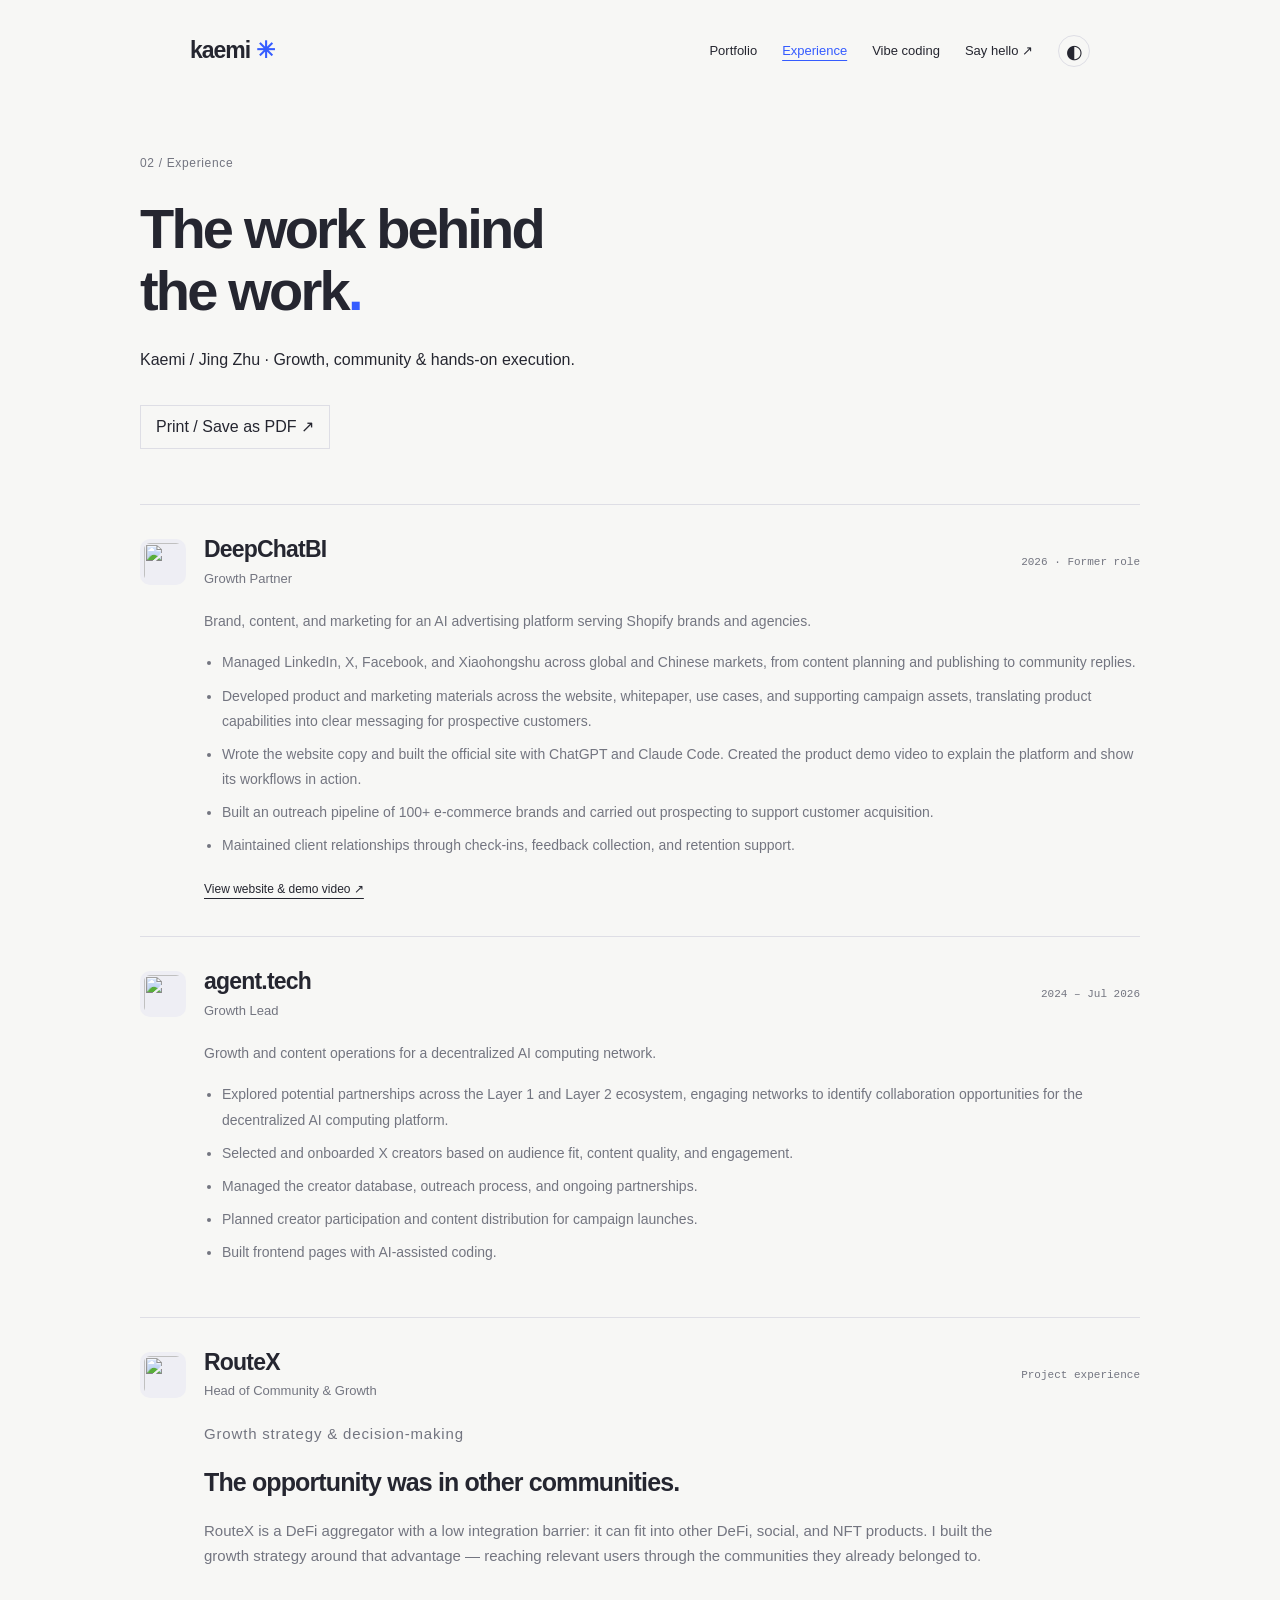
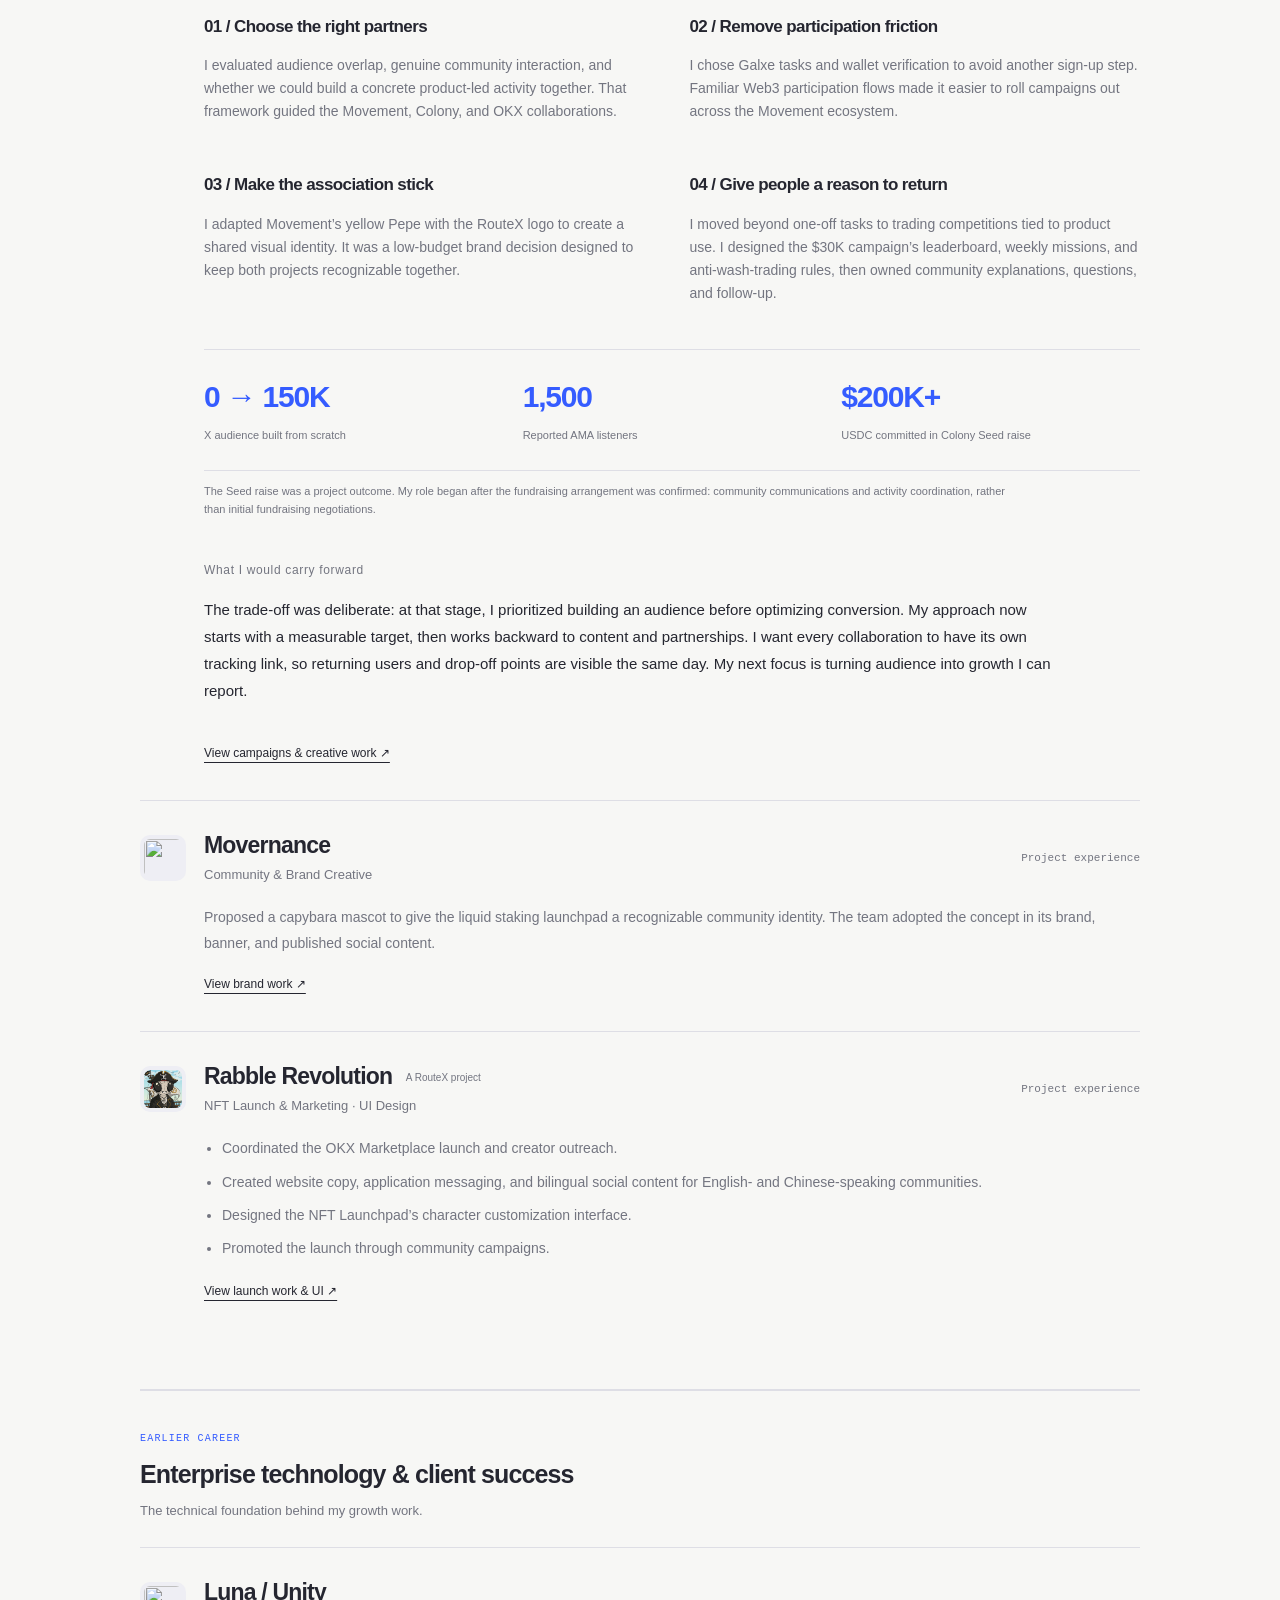
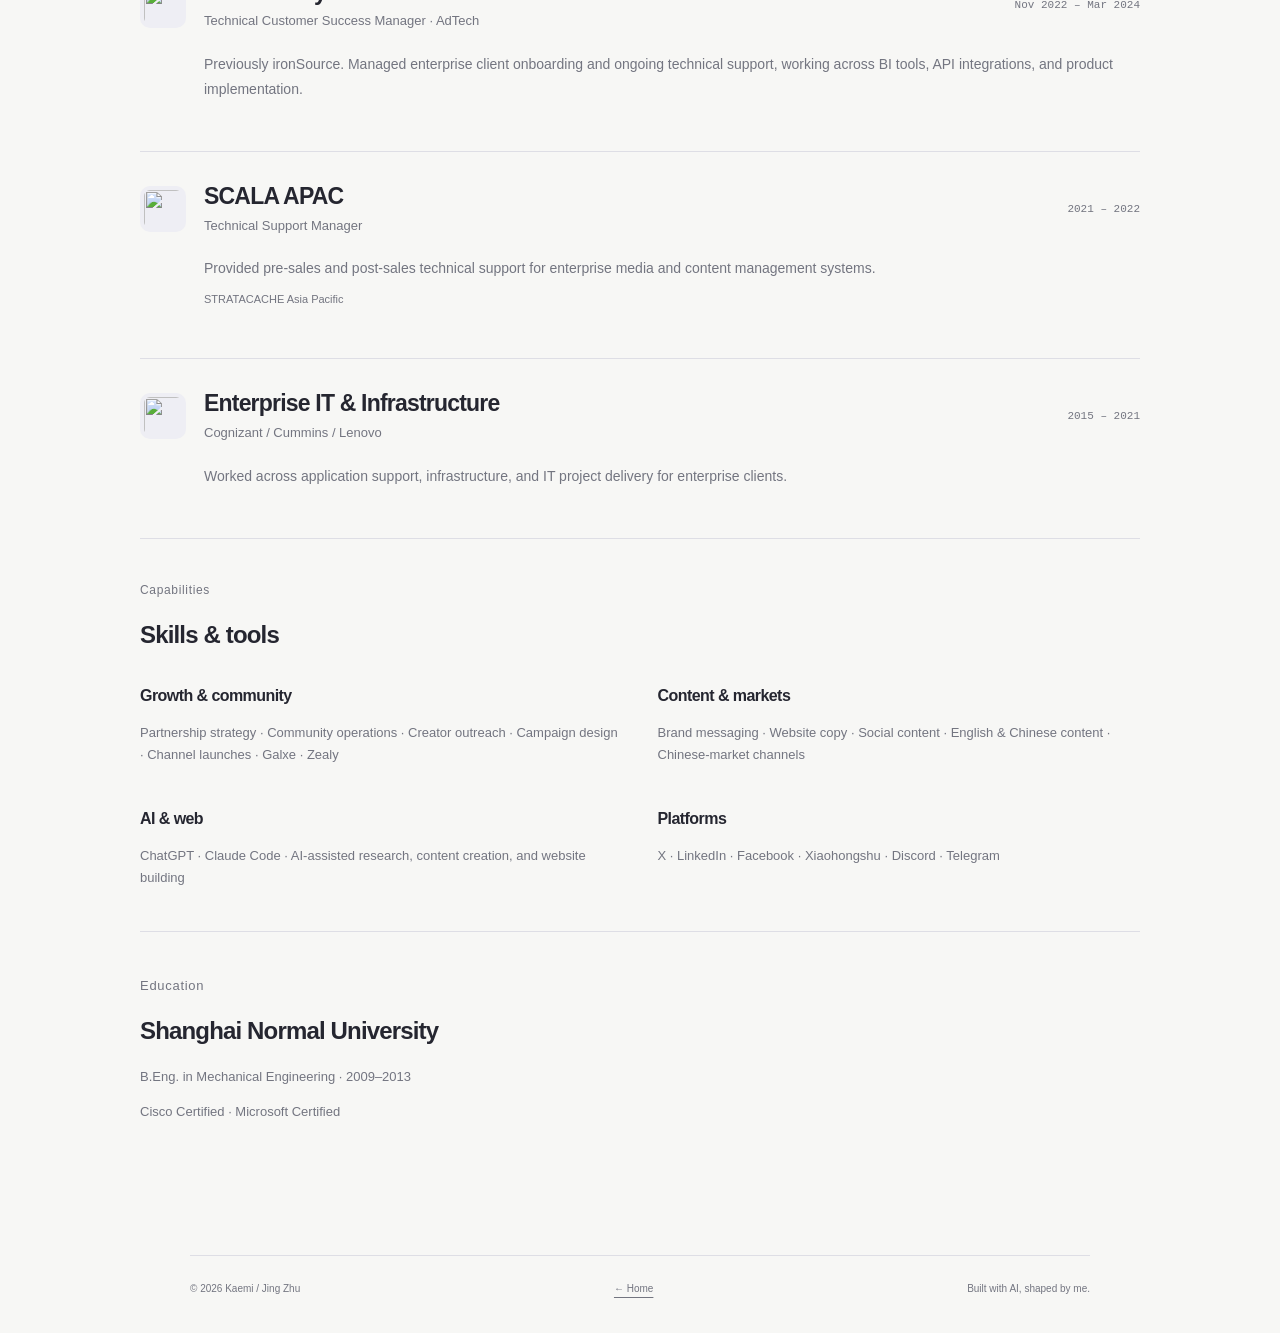
==== cv.html @ 162574ba "new version" ====
<!doctype html><html lang="en"><head><meta charset="utf-8"><meta name="viewport" content="width=device-width,initial-scale=1"><meta name="description" content="Kaemi (Jing Zhu) — growth marketing, community and creative work for early-stage AI startups."><title>Experience — Kaemi</title><link rel="stylesheet" href="styles.css"></head><body class="subpage"><a class="skip" href="#main">Skip to content</a><header><a class="wordmark" href="index.html">kaemi<span>✳</span></a><nav aria-label="Main navigation"><a href="work.html">Portfolio</a><a href="cv.html">Experience</a><a href="vibe.html">Vibe coding</a><a href="mailto:Kaemi06@proton.me">Say hello ↗</a><button id="theme" aria-label="Switch color theme" title="Switch color theme">◐</button></nav></header><main id="main" class="experience-page"><div class="page-intro" id="top"><p class="eyebrow">02 / Experience</p><h1>The work behind<br>the work<span class="accent">.</span></h1><p>Kaemi / Jing Zhu · Growth, community & hands-on execution.</p><button class="print" onclick="window.print()">Print / Save as PDF ↗</button></div><article class="experience-role" id="deepchatbi"><div class="experience-role-heading"><img src="assets/logo-deepchatbi.png" alt="" class="experience-logo"><div><h2>DeepChatBI</h2><p class="role-title">Growth Partner</p></div><span class="role-date">2026 · Former role</span></div><div class="experience-body"><p>Brand, content, and marketing for an AI advertising platform serving Shopify brands and agencies.</p><ul><li>Managed LinkedIn, X, Facebook, and Xiaohongshu across global and Chinese markets, from content planning and publishing to community replies.</li><li>Developed product and marketing materials across the website, whitepaper, use cases, and supporting campaign assets, translating product capabilities into clear messaging for prospective customers.</li><li>Wrote the website copy and built the official site with ChatGPT and Claude Code. Created the product demo video to explain the platform and show its workflows in action.</li><li>Built an outreach pipeline of 100+ e-commerce brands and carried out prospecting to support customer acquisition.</li><li>Maintained client relationships through check-ins, feedback collection, and retention support.</li></ul><a href="work.html#deepchatbi">View website & demo video ↗</a></div></article><article class="experience-role" id="agent-tech"><div class="experience-role-heading"><img src="assets/logo-agent.jpg" alt="" class="experience-logo"><div><h2>agent.tech</h2><p class="role-title">Growth Lead</p></div><span class="role-date">2024 – Jul 2026</span></div><div class="experience-body"><p>Growth and content operations for a decentralized AI computing network.</p><ul><li>Explored potential partnerships across the Layer 1 and Layer 2 ecosystem, engaging networks to identify collaboration opportunities for the decentralized AI computing platform.</li><li>Selected and onboarded X creators based on audience fit, content quality, and engagement.</li><li>Managed the creator database, outreach process, and ongoing partnerships.</li><li>Planned creator participation and content distribution for campaign launches.</li><li>Built frontend pages with AI-assisted coding.</li></ul></div></article><article class="experience-role" id="routex"><div class="experience-role-heading"><img src="assets/logo-routex.jpg" alt="" class="experience-logo"><div><h2>RouteX</h2><p class="role-title">Head of Community & Growth</p></div><span class="role-date">Project experience</span></div><div class="experience-body"><section class="strategy-overview"><p class="eyebrow">Growth strategy & decision-making</p><h2>The opportunity was in other communities.</h2><p>RouteX is a DeFi aggregator with a low integration barrier: it can fit into other DeFi, social, and NFT products. I built the growth strategy around that advantage — reaching relevant users through the communities they already belonged to.</p><div class="decision-grid"><div><h3>01 / Choose the right partners</h3><p>I evaluated audience overlap, genuine community interaction, and whether we could build a concrete product-led activity together. That framework guided the Movement, Colony, and OKX collaborations.</p></div><div><h3>02 / Remove participation friction</h3><p>I chose Galxe tasks and wallet verification to avoid another sign-up step. Familiar Web3 participation flows made it easier to roll campaigns out across the Movement ecosystem.</p></div><div><h3>03 / Make the association stick</h3><p>I adapted Movement’s yellow Pepe with the RouteX logo to create a shared visual identity. It was a low-budget brand decision designed to keep both projects recognizable together.</p></div><div><h3>04 / Give people a reason to return</h3><p>I moved beyond one-off tasks to trading competitions tied to product use. I designed the $30K campaign’s leaderboard, weekly missions, and anti-wash-trading rules, then owned community explanations, questions, and follow-up.</p></div></div><div class="outcome-strip"><div><strong>0 → 150K</strong><span>X audience built from scratch</span></div><div><strong>1,500</strong><span>Reported AMA listeners</span></div><div><strong>$200K+</strong><span>USDC committed in Colony Seed raise</span></div></div><p class="scope-note">The Seed raise was a project outcome. My role began after the fundraising arrangement was confirmed: community communications and activity coordination, rather than initial fundraising negotiations.</p></section><section class="strategy-reflection"><p class="eyebrow">What I would carry forward</p><p>The trade-off was deliberate: at that stage, I prioritized building an audience before optimizing conversion. My approach now starts with a measurable target, then works backward to content and partnerships. I want every collaboration to have its own tracking link, so returning users and drop-off points are visible the same day. My next focus is turning audience into growth I can report.</p></section><a href="work.html#routex">View campaigns & creative work ↗</a></div></article><article class="experience-role" id="movernance"><div class="experience-role-heading"><img src="assets/logo-movernance.png" alt="" class="experience-logo"><div><h2>Movernance</h2><p class="role-title">Community & Brand Creative</p></div><span class="role-date">Project experience</span></div><div class="experience-body"><p>Proposed a capybara mascot to give the liquid staking launchpad a recognizable community identity. The team adopted the concept in its brand, banner, and published social content.</p><a href="work.html#movernance">View brand work ↗</a></div></article><article class="experience-role" id="rabble"><div class="experience-role-heading"><img src="assets/logo-rr.png" alt="" class="experience-logo"><div><h2>Rabble Revolution <span class="parent-project">A RouteX project</span></h2><p class="role-title">NFT Launch & Marketing · UI Design</p></div><span class="role-date">Project experience</span></div><div class="experience-body"><ul><li>Coordinated the OKX Marketplace launch and creator outreach.</li><li>Created website copy, application messaging, and bilingual social content for English- and Chinese-speaking communities.</li><li>Designed the NFT Launchpad’s character customization interface.</li><li>Promoted the launch through community campaigns.</li></ul><a href="work.html#rabble">View launch work & UI ↗</a></div></article><div class="career-divider"><span>Earlier career</span><h2>Enterprise technology & client success</h2><p>The technical foundation behind my growth work.</p></div><article class="experience-role" id="unity"><div class="experience-role-heading"><img src="assets/logo-ironsource.png" alt="" class="experience-logo"><div><h2>Luna / Unity</h2><p class="role-title">Technical Customer Success Manager · AdTech</p></div><span class="role-date">Nov 2022 – Mar 2024</span></div><div class="experience-body"><p>Previously ironSource. Managed enterprise client onboarding and ongoing technical support, working across BI tools, API integrations, and product implementation.</p></div></article><article class="experience-role" id="scala"><div class="experience-role-heading"><img src="assets/logo-stratacache.png" alt="" class="experience-logo"><div><h2>SCALA APAC</h2><p class="role-title">Technical Support Manager</p></div><span class="role-date">2021 – 2022</span></div><div class="experience-body"><p>Provided pre-sales and post-sales technical support for enterprise media and content management systems. <span class="company-context">STRATACACHE Asia Pacific</span></p></div></article><article class="experience-role" id="enterprise-it"><div class="experience-role-heading"><img src="assets/logo-shrimp.svg" alt="" class="experience-logo"><div><h2>Enterprise IT & Infrastructure</h2><p class="role-title">Cognizant / Cummins / Lenovo</p></div><span class="role-date">2015 – 2021</span></div><div class="experience-body"><p>Worked across application support, infrastructure, and IT project delivery for enterprise clients.</p></div></article><section class="experience-skills"><p class="eyebrow">Capabilities</p><h2>Skills & tools</h2><div class="skill-columns"><div><h3>Growth & community</h3><p>Partnership strategy · Community operations · Creator outreach · Campaign design · Channel launches · Galxe · Zealy</p></div><div><h3>Content & markets</h3><p>Brand messaging · Website copy · Social content · English & Chinese content · Chinese-market channels</p></div><div><h3>AI & web</h3><p>ChatGPT · Claude Code · AI-assisted research, content creation, and website building</p></div><div><h3>Platforms</h3><p>X · LinkedIn · Facebook · Xiaohongshu · Discord · Telegram</p></div></div></section><section class="experience-education"><p class="eyebrow">Education</p><h2>Shanghai Normal University</h2><p>B.Eng. in Mechanical Engineering · 2009–2013</p><p>Cisco Certified · Microsoft Certified</p></section></main><footer><span>© <span id="year">2026</span> Kaemi / Jing Zhu</span><a href="index.html">← Home</a><span>Built with AI, shaped by me.</span></footer><script src="script.js"></script></body></html>
---- styles.css ----
:root{--bg:#f9f9f6;--ink:#242520;--muted:#74766c;--line:#dddfd6;--accent:#587340;--hover:#eff1e9;--width:900px;color-scheme:light}*{box-sizing:border-box}html{scroll-behavior:smooth;scroll-padding-top:35px}body{margin:0;background:var(--bg);color:var(--ink);font-family:Inter,-apple-system,BlinkMacSystemFont,"Segoe UI",sans-serif;line-height:1.65;-webkit-font-smoothing:antialiased}body.dark{--bg:#191c18;--ink:#eef0e8;--muted:#a0a697;--line:#363e31;--accent:#b4cc90;--hover:#252c21;color-scheme:dark}a{color:inherit;text-underline-offset:5px;text-decoration-thickness:1px}a:hover{color:var(--accent)}button{font:inherit;color:inherit;cursor:pointer}header,main,footer{max-width:var(--width);margin:auto}header{padding:32px 0;display:flex;align-items:center;justify-content:space-between}.wordmark{text-decoration:none;font-size:23px;font-weight:750;letter-spacing:-1px}.wordmark span{display:inline-block;color:var(--accent);margin-left:6px}nav{display:flex;align-items:center;gap:25px;font-size:13px}nav a{text-decoration:none}#theme{background:none;border:1px solid var(--line);border-radius:50%;width:32px;height:32px;padding:0;font-size:19px}.intro{padding:95px 0 80px;max-width:710px}.eyebrow{font-size:12px;letter-spacing:.055em;color:var(--muted)}.dot{display:inline-block;width:7px;height:7px;background:var(--accent);border-radius:50%;margin-right:7px}h1{font-size:clamp(44px,7vw,76px);line-height:1.08;letter-spacing:-.065em;font-weight:650;margin:24px 0}h2,h3{font-weight:550;letter-spacing:-.035em;line-height:1.25}.accent{color:var(--accent)}.role{font-size:clamp(23px,3.5vw,33px);line-height:1.4;letter-spacing:-.035em;margin:0 0 25px}.muted{color:var(--muted)}.bio{max-width:560px;color:var(--muted);font-size:16px}.links{display:flex;gap:26px;margin-top:28px;font-size:13px}.intro-note{margin-top:55px;font-size:12px;color:var(--muted)}.intro-note>span{margin-right:14px;text-transform:uppercase;font-size:10px;letter-spacing:.1em}.section-heading{display:flex;justify-content:space-between;align-items:center;margin-bottom:22px}.section-heading h2{font-size:20px;margin:0}.section-heading>span{font-size:11px;color:var(--muted)}.project{border-top:1px solid var(--line)}.project:last-child{border-bottom:1px solid var(--line)}summary{list-style:none;display:grid;grid-template-columns:50px 1fr 30px;align-items:center;padding:25px 12px;cursor:pointer;transition:background .2s}summary::-webkit-details-marker{display:none}summary:hover{background:var(--hover)}.number{color:var(--muted);font-size:11px;font-variant-numeric:tabular-nums}summary strong{display:block;font-size:18px;font-weight:550;letter-spacing:-.02em}summary small{display:block;font-size:12px;color:var(--muted);margin-top:3px}.plus{font-size:23px;font-weight:300;text-align:right;transition:transform .2s}details[open] .plus{transform:rotate(45deg)}.project-body{padding:0 55px 28px 62px;max-width:700px}.project-body h3{font-size:24px;margin-top:8px}.project-body p{color:var(--muted);font-size:14px}.project-body a{font-size:13px}.about{display:grid;grid-template-columns:1fr 1.2fr;gap:60px;padding:100px 0;border-bottom:1px solid var(--line)}.about h2{font-size:36px;margin:20px 0}.about p:not(.eyebrow){color:var(--muted);font-size:14px}.about a{font-size:13px}.contact{padding:80px 0 100px}.contact h2{font-size:clamp(30px,5vw,44px);margin:22px 0}.contact p:not(.eyebrow){font-size:14px;color:var(--muted)}.contact>a{display:block;width:fit-content;font-size:13px}.contact .email{font-size:21px;margin:30px 0 16px}footer{display:flex;justify-content:space-between;border-top:1px solid var(--line);padding:25px 0 35px;font-size:10px;color:var(--muted)}.skip{position:absolute;left:12px;top:-100px}.skip:focus{top:12px;background:var(--bg);padding:10px}a:focus-visible,button:focus-visible,summary:focus-visible{outline:2px solid var(--accent);outline-offset:5px}.cv{max-width:800px;padding:40px 0 80px}.cv h1{font-size:48px}.cv section{padding:25px 0;border-bottom:1px solid var(--line)}.cv h2{font-size:28px}.cv h3{font-size:20px;margin-top:30px}.cv p,.cv li{color:var(--muted);font-size:14px}.print{background:none;border:1px solid var(--line);padding:8px 15px;margin-top:15px}@media(max-width:1000px){header,main,footer{margin-left:7%;margin-right:7%}}@media(max-width:600px){header{padding-top:23px}nav{gap:16px;font-size:12px}.intro{padding:65px 0 60px}.links{gap:18px;flex-wrap:wrap}.section-heading{align-items:flex-start;gap:8px;flex-direction:column}.about{grid-template-columns:1fr;gap:15px;padding:60px 0}summary{grid-template-columns:32px 1fr 20px;padding:22px 0}.project-body{padding-left:32px;padding-right:10px}.contact{padding:60px 0}footer{flex-wrap:wrap;gap:12px}.cv h1{font-size:40px}}@media(prefers-reduced-motion:reduce){html{scroll-behavior:auto}*{transition:none!important}}@media print{header,footer,.print,.skip{display:none}body{--bg:white;--ink:black;--muted:#333;--line:#ccc}.cv{margin:0;max-width:none;padding:0}.cv section{break-inside:avoid}.cv h1{font-size:30px}}
/* Compact landing page and dedicated collections. */
.homepage{min-height:100svh;display:flex;flex-direction:column}.homepage header,.homepage main,.homepage footer{width:100%;max-width:none;margin:0}.homepage .home-header{padding:24px 32px;position:absolute;top:0;left:0}.home-header .wordmark{font-size:27px}.homepage .home-main{flex:1;display:flex;align-items:center;justify-content:center;padding:100px 28px 60px}.home-card{width:580px;max-width:100%}.home-card>.eyebrow{margin:0 0 20px;font-size:11px}.home-card .name-mark{font-size:clamp(76px,12vw,112px);font-weight:650;letter-spacing:-.075em;line-height:1.05;margin:0 0 20px}.letter-i{position:relative}.name-dot{position:absolute;width:.105em;height:.105em;background:var(--accent);border-radius:50%;top:.195em;left:.075em;animation:dot-land 1.5s .25s both}.home-role{font-size:19px;font-weight:500;letter-spacing:-.025em;margin:0 0 16px}.home-bio{font-size:16px;color:var(--muted);line-height:1.75;max-width:510px;margin:0}.home-links{display:flex;flex-wrap:wrap;gap:12px 26px;margin-top:25px;font-size:13px}.home-links a{text-decoration:underline;text-decoration-color:var(--line);text-underline-offset:6px}.home-links a span{display:inline-block;transition:transform .2s}.home-links a:hover span{transform:translate(2px,-2px)}.home-status{display:flex;align-items:center;font-size:12px;color:var(--muted);margin-top:48px}.home-status a{text-decoration:none;color:var(--ink)}.home-meta{display:flex;flex-wrap:wrap;gap:10px 20px;font-size:10px;color:var(--muted);margin-top:10px;font-family:ui-monospace,monospace}.home-meta a{text-decoration:none}#local-clock{font-variant-numeric:tabular-nums}.homepage .home-footer{border:0;padding:20px 32px;font-size:10px}.collection{padding:45px 0 100px}.page-intro{margin-bottom:55px}.page-intro h1{font-size:clamp(36px,6vw,56px);letter-spacing:-.05em;line-height:1.12}.page-intro>p:last-child{color:var(--muted);font-size:15px}.lab-project{display:grid;grid-template-columns:1fr 1fr;gap:35px;border-top:1px solid var(--line);border-bottom:1px solid var(--line);padding:30px 0}.lab-preview{background:var(--hover);min-height:250px;display:flex;flex-direction:column;align-items:center;justify-content:center;gap:18px;padding:25px}.mini-label,.mini-links{font-size:9px;color:var(--muted);letter-spacing:.07em}.mini-name{font-size:60px;letter-spacing:-.07em;line-height:1}.lab-description{align-self:center}.lab-description h2{font-size:25px}.lab-description>p:not(.eyebrow){font-size:14px;color:var(--muted)}.lab-description>a{font-size:13px}.lab-next{display:flex;gap:25px;align-items:center;margin-top:35px;color:var(--muted)}.lab-next>span{font-size:30px;font-weight:200}.lab-next h2{font-size:18px;margin:0}.lab-next p{font-size:13px;margin:7px 0}.subpage nav{flex-wrap:wrap}.subpage header{gap:20px}.subpage nav a[aria-current=page]{color:var(--accent);text-decoration:underline;text-underline-offset:5px}@keyframes dot-land{0%{transform:translate(-1.5em,-1.2em) scale(.5);opacity:0}25%{opacity:1}65%{transform:translate(0,.04em) scale(1.2,.8)}80%{transform:translate(0,-.13em) scale(.9,1.1)}100%{transform:none}}@media(max-width:600px){.homepage .home-header{padding:20px 24px}.homepage .home-main{padding:100px 24px 45px}.home-role{font-size:17px}.home-bio{font-size:14px}.home-links{gap:15px 20px;font-size:12px}.home-status{margin-top:35px}.homepage .home-footer{padding:18px 24px}.lab-project{grid-template-columns:1fr}.subpage header{align-items:flex-start}.subpage nav{gap:12px}.collection{padding-top:25px}}@media(max-height:690px) and (min-width:601px){.homepage .home-main{padding-top:75px;padding-bottom:20px}.home-card .name-mark{font-size:78px}.home-status{margin-top:25px}.home-card>.eyebrow{margin-bottom:10px}}@media(prefers-reduced-motion:reduce){.name-dot{animation:none}}
.gallery-page,.case-page{padding:40px 0 80px}.gallery-grid{display:grid;grid-template-columns:1fr 1fr;gap:50px 30px}.gallery-card:first-child{grid-column:1/-1}.gallery-image{position:relative;display:flex;align-items:center;justify-content:center;overflow:hidden;background:var(--hover);aspect-ratio:16/10;padding:20px;text-decoration:none}.gallery-card:first-child .gallery-image{aspect-ratio:16/9;padding:30px}.gallery-image img{display:block;width:100%;height:100%;object-fit:contain;transition:transform .35s}.gallery-image:hover img{transform:scale(1.025)}.gallery-card:first-child .gallery-image img{filter:drop-shadow(0 10px 15px #0001)}.view-case{position:absolute;bottom:14px;right:14px;background:var(--bg);color:var(--ink);padding:7px 12px;border:1px solid var(--line);font-size:11px}.gallery-caption{display:flex;justify-content:space-between;gap:15px;padding:16px 0 0}.gallery-caption .eyebrow{font-size:10px;margin:0 0 6px;text-transform:uppercase}.gallery-caption h2{font-size:23px;margin:0 0 8px}.gallery-caption h2 a{text-decoration:none}.gallery-caption p:last-child{font-size:13px;color:var(--muted);margin:0}.case-arrow{text-decoration:none;font-size:24px}.gallery-bottom{border-top:1px solid var(--line);margin-top:65px;padding-top:25px;display:flex;align-items:center;justify-content:space-between;gap:20px;font-size:13px}.gallery-bottom p{color:var(--muted)}.back-link{font-size:12px;text-decoration:none}.case-page .page-intro{margin:35px 0}.case-full-image{display:block;background:var(--hover);padding:25px}.case-full-image img{display:block;max-width:100%;max-height:650px;margin:auto;object-fit:contain}.case-copy{display:grid;grid-template-columns:1fr 2fr;gap:50px;padding:45px 0}.case-copy aside p:last-child{font-size:13px}.case-copy section h2{font-size:24px;margin-top:0}.case-copy section p{font-size:15px;color:var(--muted)}.case-copy section .image-context{font-size:12px;border-left:2px solid var(--line);padding-left:16px;margin:25px 0}.case-copy a{font-size:13px}.case-end{border-top:1px solid var(--line);padding-top:25px;display:flex;justify-content:space-between;font-size:12px}@media(max-width:600px){.gallery-grid{grid-template-columns:1fr;gap:35px}.gallery-card:first-child{grid-column:auto}.gallery-card:first-child .gallery-image,.gallery-image{padding:12px;aspect-ratio:16/11}.gallery-bottom{display:block}.case-copy{grid-template-columns:1fr;gap:20px}.case-full-image{padding:10px}.gallery-page,.case-page{padding-top:20px}}@media(prefers-reduced-motion:reduce){.gallery-image img{transition:none}}
.video-cover{display:flex;flex-direction:column;align-items:center;justify-content:center;gap:14px;text-align:center;padding:20px;width:100%;height:100%;background:var(--bg)}.video-cover strong{font-size:27px;letter-spacing:-.04em;font-weight:550}.video-cover>span:last-child{font-size:11px;color:var(--muted)}.play-mark{font-size:45px;color:var(--accent);line-height:1}.published-posts{display:grid;grid-template-columns:1fr 1fr;gap:30px;align-items:start}.published-post{padding:22px;background:var(--hover);min-width:0}.published-post h2{font-size:20px}.post-source{min-width:0}.post-source blockquote{margin:20px 0;padding:20px;border:1px solid var(--line);font-size:14px;background:var(--bg)}.post-source .twitter-tweet-rendered{margin:15px auto!important;max-width:100%!important}.source-fallback{font-size:12px;display:inline-block;margin-top:12px}.video-work{padding:25px;background:var(--hover)}.video-work .post-source{max-width:550px;margin:auto}.embed-note{font-size:12px;color:var(--muted);margin:30px 0}@media(max-width:600px){.published-posts{grid-template-columns:1fr}.published-post,.video-work{padding:16px}}
.folder-page{max-width:760px;padding:55px 0 80px;min-height:calc(100svh - 180px)}.folder-intro{margin-bottom:45px}.folder-intro h1{font-size:clamp(38px,6vw,55px);letter-spacing:-.055em;margin:18px 0}.folder-intro>p:last-child{font-size:14px;color:var(--muted)}.directory-toolbar{display:flex;justify-content:space-between;align-items:center;padding-bottom:12px;font:10px ui-monospace,monospace;letter-spacing:.06em;color:var(--muted)}.directory-toolbar button{font-size:11px;background:none;border:0;padding:6px;letter-spacing:0}.directory-toolbar button:hover{color:var(--accent)}.project-folder{border-top:1px solid var(--line);scroll-margin-top:20px}.project-folder:last-child{border-bottom:1px solid var(--line)}.project-folder>summary{grid-template-columns:16px 30px 1fr auto;gap:12px;padding:20px 10px}.folder-icon{width:25px;height:25px;color:var(--accent)}.folder-chevron{font-size:19px;color:var(--muted);display:inline-block;transition:transform .2s}.project-folder[open]>summary .folder-chevron{transform:rotate(90deg)}.folder-name{font-size:16px;font-weight:500}.folder-name small{font-size:11px;font-weight:400;margin-top:3px}.folder-count{font:10px ui-monospace,monospace;color:var(--muted)}.folder-content{padding:0 20px 25px 50px}.folder-work{padding:24px 0;border-top:1px solid var(--line)}.file-heading{display:flex;gap:14px;align-items:start;margin-bottom:18px}.file-glyph{color:var(--muted);font-size:16px}.file-heading h3{font-size:18px;margin:0 0 5px}.file-role{font-size:11px;color:var(--muted);margin:0}.file-image{display:block;background:var(--hover);padding:12px}.file-image img{display:block;width:100%;max-height:440px;object-fit:contain}.file-copy{font-size:13px;color:var(--muted);max-width:590px}.file-copy>a{color:var(--ink);font-size:12px}.directory-hint{font-size:11px;color:var(--muted);margin-top:18px}.directory-footer{margin-top:55px;display:flex;justify-content:space-between;gap:15px;font-size:12px}.directory-footer>span{color:var(--muted)}.inline-video{background:var(--hover);padding:22px;text-align:center}.load-post{border:1px solid var(--line);background:var(--bg);border-radius:4px;font-size:11px;padding:7px 11px}.load-post:hover{border-color:var(--accent);color:var(--accent)}.load-post:disabled{opacity:.6;cursor:wait}.inline-video .load-post span{font-size:20px;vertical-align:middle;margin-right:8px}.compact-posts{border-top:1px solid var(--line)}.post-row{display:grid;grid-template-columns:25px 1fr auto;gap:12px;align-items:center;border-bottom:1px solid var(--line);padding:12px 0}.post-row>a{font-size:12px;text-decoration:none}.post-number{font:10px ui-monospace,monospace;color:var(--muted)}.post-row .post-target,.post-row .post-feedback{grid-column:1/-1}.post-target:empty,.post-feedback:empty{display:none}.post-target .twitter-tweet{margin:15px auto!important}.post-feedback{font-size:11px;color:var(--muted);margin:8px 0 0}.post-target{max-width:100%;overflow:hidden}@media(max-width:600px){.folder-page{padding-top:25px}.project-folder>summary{gap:8px;padding:18px 0;grid-template-columns:12px 26px 1fr auto}.folder-count{font-size:9px}.folder-content{padding:0 0 15px 22px}.folder-name{font-size:15px}.file-heading h3{font-size:17px}.directory-footer{flex-direction:column}.file-image{padding:6px}}
.native-demo{display:block;width:100%;max-height:580px;background:#111;margin:15px 0;object-fit:contain}.directory-toolbar>div{display:flex;gap:12px}.post-row{grid-template-columns:25px 1fr}.post-row blockquote{padding:18px;border:1px solid var(--line);font-size:12px;margin:8px 0;background:var(--hover)}
.project-jumps{display:flex;flex-wrap:wrap;gap:10px 20px;margin-top:24px;font-size:11px}.project-jumps a{color:var(--muted);text-decoration:none}.project-jumps a:hover{color:var(--accent)}.story-case{display:grid;grid-template-columns:1fr 1.1fr;gap:25px;padding:30px 0;border-top:1px solid var(--line);align-items:start}.story-visual{background:var(--hover);min-width:0}.story-visual img{width:100%;display:block;height:auto;max-height:340px;object-fit:contain}.art-fallback{min-height:190px;padding:25px;display:flex;flex-direction:column;justify-content:space-between;gap:20px}.art-fallback[hidden]{display:none}.art-fallback span{font-size:9px;text-transform:uppercase;letter-spacing:.07em;color:var(--muted)}.art-fallback strong{font-size:26px;line-height:1.2;font-weight:500;letter-spacing:-.04em}.art-fallback small{font-size:10px;color:var(--muted)}.story-text>.eyebrow{margin:0 0 9px;font-size:9px;text-transform:uppercase}.story-text h3{font-size:23px;margin:0 0 14px}.story-text>p{font-size:13px;color:var(--muted);line-height:1.65}.story-text .story-stat{font-size:21px;font-weight:500;color:var(--accent);margin:8px 0 14px;letter-spacing:-.03em}.story-text .story-role{font-size:11px;border-left:2px solid var(--line);padding-left:12px;margin:18px 0}.story-sources{display:flex;flex-wrap:wrap;gap:10px 18px;font-size:10px}.story-text a{text-underline-offset:4px}@media(max-width:650px){.story-case{grid-template-columns:1fr;gap:18px}.story-visual img{max-height:300px}.art-fallback{min-height:145px}}
.recursive-page{max-width:1200px;width:calc(100% - 80px);margin-left:auto;margin-right:auto}.recursive-page .folder-content{padding-left:42px;padding-right:15px}.work-folder{border-top:1px solid var(--line)}.work-folder>summary{display:flex;gap:12px;padding:15px 10px;font-size:14px;color:var(--ink);font-weight:500}.work-folder>summary>span:first-child{color:var(--accent);font-size:22px}.sub-toggle{margin-left:auto;color:var(--muted)}.work-folder:not([open]) .sub-toggle{transform:rotate(-90deg)}.work-folder-content{padding:0 15px 24px 35px;border-left:1px solid var(--line);margin-left:20px}.work-folder-content>.folder-work,.work-folder-content>.story-case{border-top:0;padding-top:18px}.recursive-page .story-case{grid-template-columns:minmax(0,1fr) minmax(0,1fr);gap:40px}.recursive-page .file-image img{max-height:540px}.strategy-overview{padding:24px 0}.strategy-overview>h2{font-size:30px}.strategy-overview>p{max-width:820px;font-size:15px;color:var(--muted)}.decision-grid{display:grid;grid-template-columns:1fr 1fr;gap:20px 35px;margin:30px 0}.decision-grid h3{font-size:17px}.decision-grid p{font-size:14px;color:var(--muted)}.outcome-strip{display:grid;grid-template-columns:repeat(3,1fr);border-top:1px solid var(--line);border-bottom:1px solid var(--line);padding:22px 0;gap:20px}.outcome-strip strong{display:block;font-size:30px;font-weight:550;letter-spacing:-.04em;color:var(--accent)}.outcome-strip span{font-size:11px;color:var(--muted)}.strategy-overview>.scope-note{font-size:11px}.strategy-reflection{padding:24px 0;max-width:850px}.strategy-reflection>p:last-child{font-size:17px;line-height:1.8;color:var(--ink)}.funding-proof{padding:35px;background:var(--hover);display:flex;flex-direction:column;justify-content:center;min-height:250px}.funding-proof>span{font:10px ui-monospace,monospace;color:var(--muted)}.funding-proof>strong{font-size:60px;font-weight:550;letter-spacing:-.06em;color:var(--accent);margin:15px 0 0}.funding-proof>p{font-size:14px;margin:0 0 25px}.funding-proof>a{font-size:11px}@media(max-width:700px){.recursive-page{width:auto;margin:0 6%}.recursive-page .folder-content{padding-left:12px;padding-right:0}.work-folder-content{padding-left:14px;padding-right:0;margin-left:10px}.recursive-page .story-case,.decision-grid{grid-template-columns:1fr;gap:20px}.outcome-strip{grid-template-columns:1fr;gap:18px}.strategy-overview>h2{font-size:25px}}
.experience-page{max-width:1000px;padding:40px 0 90px}.experience-role{border-top:1px solid var(--line);padding:30px 0 35px}.experience-role-heading{display:flex;gap:18px;align-items:center}.experience-logo,.experience-initial{width:46px;height:46px;flex-shrink:0;object-fit:contain;border-radius:10px;background:var(--hover);padding:4px}.experience-initial{display:grid;place-items:center;font-size:19px;color:var(--muted)}.experience-role-heading h2{font-size:23px;margin:0 0 4px}.role-title{font-size:13px;color:var(--muted);margin:0}.role-date{margin-left:auto;font:11px ui-monospace,monospace;color:var(--muted);white-space:nowrap}.experience-body{margin-left:64px;margin-top:20px}.experience-body>p,.experience-body li{font-size:14px;color:var(--muted);line-height:1.8}.experience-body li{margin-bottom:8px}.experience-body ul{padding-left:18px}.experience-body>a{font-size:12px}.experience-body .strategy-overview{padding:0}.experience-body .strategy-overview>h2{font-size:25px}.experience-body .strategy-reflection{padding:20px 0}.experience-body .strategy-reflection>p:last-child{font-size:15px}.experience-skills,.experience-education{border-top:1px solid var(--line);padding:30px 0}.experience-skills h2,.experience-education h2{font-size:24px}.skill-columns{display:grid;grid-template-columns:1fr 1fr;gap:15px 35px}.skill-columns h3{font-size:16px}.skill-columns p,.experience-education p{font-size:13px;color:var(--muted)}.portfolio-experience-link{font-size:12px;color:var(--muted);margin:-15px 0 30px}.portfolio-experience-link a{color:var(--ink)}@media(max-width:700px){.experience-role-heading{flex-wrap:wrap;gap:12px}.experience-logo,.experience-initial{width:40px;height:40px}.role-date{margin-left:52px;width:100%}.experience-body{margin-left:0}.experience-role-heading h2{font-size:21px}.skill-columns{grid-template-columns:1fr}.experience-page{padding-top:20px}}@media print{.experience-page{max-width:none;margin:0;padding:0}.experience-role-heading{break-after:avoid}.experience-role{break-inside:auto}.experience-role li{break-inside:avoid}.experience-body{margin-left:0}.experience-logo{print-color-adjust:exact}}
.parent-project{display:inline-block;font-size:10px;font-weight:400;letter-spacing:0;color:var(--muted);margin-left:8px;vertical-align:middle}.career-divider{margin-top:50px;padding:32px 0 25px;border-top:2px solid var(--line)}.career-divider>span{font:10px ui-monospace,monospace;color:var(--accent);text-transform:uppercase;letter-spacing:.12em}.career-divider h2{font-size:25px;margin:10px 0}.career-divider p{font-size:13px;color:var(--muted);margin:0}.company-context{display:block;font-size:11px;margin-top:8px;color:var(--muted)}.sticker-art{background:var(--hover);padding:20px;text-align:center}.sticker-art>img{max-width:100%;max-height:520px;object-fit:contain}.sticker-fallback[hidden]{display:none}.sticker-fallback>img{width:110px;border-radius:14px}.sticker-fallback p{font-size:14px}.sticker-fallback a{font-size:12px}.portfolio-project-logo{width:28px;height:28px;object-fit:cover;border-radius:6px}#rabble.project-folder>summary>.folder-icon{display:none}@media print{.career-divider{break-after:avoid}}
/* Personal wardrobe prototype */
:root{--bg:#f7f7f5;--ink:#252630;--muted:#737580;--line:#dedee5;--accent:#355cff;--hover:#eeeeF4}body.dark{--bg:#191a21;--ink:#f3f2f6;--muted:#a6a5b2;--line:#393a48;--accent:#9daeff;--hover:#242631}.homepage .home-main{gap:65px;max-width:1250px;margin:auto;padding:100px 45px 45px}.home-card{flex:1;max-width:550px}.dressup{--outfit:#5473ed;--trim:#cad5ff;width:420px;flex-shrink:0}.wardrobe-heading{display:flex;justify-content:space-between;align-items:center;font:9px ui-monospace,monospace;letter-spacing:.08em;color:var(--muted)}.wardrobe-heading button,.wardrobe-bottom button{background:transparent;border:0;font-size:11px;padding:8px;color:var(--muted)}.wardrobe-heading button:hover,.wardrobe-bottom button:hover{color:var(--accent)}.avatar-stage{position:relative;height:405px;margin-top:15px;isolation:isolate}.avatar-stage:before{content:"";position:absolute;inset:50px 40px;background:radial-gradient(ellipse,#dbe3ff88,transparent 70%);z-index:-1}.avatar{position:absolute;width:250px;height:320px;left:85px;top:50px;overflow:visible}.orbit-guide{position:absolute;left:14px;right:14px;top:55px;height:292px;border:1px dashed var(--line);border-radius:50%;transform:rotate(-14deg)}.orbit-items{position:absolute;inset:0;pointer-events:none}.orbit-item{pointer-events:auto;position:absolute;left:0;top:0;width:49px;height:49px;border-radius:15px;border:1px solid var(--line);background:var(--bg);box-shadow:0 5px 15px #20203309;display:grid;place-items:center;font-size:25px;will-change:transform}.orbit-item:hover,.orbit-item:focus-visible{border-color:var(--accent);box-shadow:0 5px 18px #355cff22}.orbit-item[aria-pressed=true]{border-color:var(--accent);background:var(--hover)}.wardrobe-bottom{text-align:center}.wardrobe-bottom p{font-size:12px;color:var(--ink);margin:5px 0 12px}.wardrobe-bottom small{display:block;font-size:10px;color:var(--muted);margin-top:10px}.wardrobe-bottom #shuffle-look{border:1px solid var(--line);border-radius:20px;padding:8px 17px;color:var(--ink)}.character{transform-origin:150px 340px;animation:avatar-breathe 4s ease-in-out infinite}.eyes{transform-origin:150px 114px;animation:avatar-blink 7s infinite}.dressup.changed .character{animation:avatar-pop .35s ease-out}.outfit-body{transition:fill .3s}.outfit-detail{transition:stroke .3s}@keyframes avatar-breathe{50%{transform:translateY(-3px)}}@keyframes avatar-blink{0%,45%,49%,100%{transform:scaleY(1)}47%{transform:scaleY(.1)}}@keyframes avatar-pop{50%{transform:translateY(-7px) rotate(-2deg)}}@media(max-width:1050px){.homepage .home-main{gap:25px;padding-left:30px;padding-right:30px}.dressup{width:360px}.avatar{left:55px}.home-card .name-mark{font-size:80px}}@media(max-width:780px){.homepage .home-main{flex-direction:column;align-items:center;padding-top:100px;gap:45px}.home-card{width:100%;max-width:540px}.dressup{width:min(100%,420px)}.avatar{left:50%;transform:translateX(-50%)}.avatar-stage{height:385px}}@media(prefers-reduced-motion:reduce){.character,.eyes,.dressup.changed .character{animation:none}.outfit-body,.outfit-detail{transition:none}}
.personal-avatar .avatar-stage{height:430px}.personal-character{position:absolute;height:410px;width:274px;object-fit:contain;left:50%;top:0;transform:translateX(-50%)}.personal-avatar .orbit-item svg{width:34px;height:30px}.computer-prop{position:absolute;top:215px;left:50%;transform:translateX(-50%) rotate(-5deg);width:160px;filter:drop-shadow(0 10px 8px #0002);pointer-events:none}.computer-prop[hidden]{display:none}.computer-screen{height:98px;border:5px solid #b9beca;border-radius:7px 7px 2px 2px;background:#292d40;padding:17px 13px;color:#f3f3f8;font:11px ui-monospace,monospace}.computer-screen i{display:block;width:65%;height:3px;margin-top:9px;background:#7185c9;border-radius:2px}.computer-screen i:nth-last-child(1){width:45%}.cursor-dot{color:#a6bbff}.computer-keyboard{height:12px;background:linear-gradient(#e1e4ed,#9da5b6);clip-path:polygon(3% 0,97% 0,100% 75%,96% 100%,4% 100%,0 75%);border-radius:0 0 6px 6px}.personal-avatar .avatar-stage:before{display:none}
.personal-avatar .computer-prop{width:155px;top:235px;left:61%;transform:translateX(-50%) rotate(-8deg);filter:drop-shadow(0 5px 6px #0002)}.computer-prop>img{display:block;width:100%;height:auto}.personal-avatar .orbit-item>img{width:42px;height:38px;object-fit:contain}.wardrobe-options{display:flex;flex-direction:column;gap:8px}.wardrobe-options fieldset{margin:0;padding:0;border:0;display:flex;justify-content:center;gap:5px;align-items:center}.wardrobe-options legend{float:left;width:68px;text-align:left;font:10px ui-monospace,monospace;color:var(--muted);padding:7px 0}.wardrobe-options button{border:1px solid var(--line);border-radius:14px;padding:5px 10px;min-width:78px}.wardrobe-options button[aria-pressed=true]{border-color:var(--accent);color:var(--accent);background:var(--hover)}.personal-avatar .wardrobe-bottom p{margin:13px 0 8px;font-size:10px}.personal-avatar .avatar-stage{height:370px}.personal-character{height:360px;width:240px}.personal-avatar .orbit-guide{top:30px;height:280px}.homepage .home-main{padding-top:80px;padding-bottom:20px}@media(min-width:781px) and (max-height:780px){.personal-avatar .avatar-stage{height:310px}.personal-character{height:300px;width:200px}.personal-avatar .computer-prop{top:190px;width:135px}.personal-avatar .orbit-guide{top:12px;height:270px}}
.gloves-prop{position:absolute;top:61%;left:65%;width:80px;transform:rotate(-12deg);filter:drop-shadow(0 3px 3px #0002);pointer-events:none}.gloves-prop[hidden]{display:none}.gloves-prop img{display:block;width:100%;height:auto}.wardrobe-options button{min-width:65px;padding:5px 8px;font-size:10px}.personal-avatar .wardrobe-bottom small{font-size:9px}@media(max-width:380px){.wardrobe-options legend{width:53px}.wardrobe-options button{min-width:58px;padding:5px}}
.mode-buttons{display:inline-flex;padding:4px;border:1px solid var(--line);border-radius:24px;gap:3px}.mode-buttons button{padding:8px 19px;border-radius:20px;color:var(--muted);font-size:12px}.mode-buttons button[aria-pressed=true]{background:var(--ink);color:var(--bg)}.mode-buttons button:hover{color:var(--accent)}.mode-buttons button[aria-pressed=true]:hover{color:var(--bg)}.personal-avatar .wardrobe-bottom p{margin-top:15px}.personal-avatar .personal-character{transition:opacity .2s}@media(prefers-reduced-motion:reduce){.personal-avatar .personal-character{transition:none}}
/* Spatial wardrobe: objects share the character's stacking context. */
.personal-avatar .orbit-guide{display:none}.personal-avatar .orbit-items{display:contents}.personal-avatar .personal-character{z-index:20;pointer-events:none}.personal-avatar .orbit-item{width:56px;height:56px;border:0;border-radius:50%;background:transparent;box-shadow:none;transition:none;filter:drop-shadow(0 7px 5px #22232c20)}.personal-avatar .orbit-item:hover,.personal-avatar .orbit-item:focus-visible,.personal-avatar .orbit-item[aria-pressed=true]{background:transparent;box-shadow:none;border:0}.personal-avatar .orbit-item>img,.personal-avatar .orbit-item>svg{width:52px;height:52px;object-fit:contain;transition:transform .18s}.personal-avatar .orbit-item:hover>img{transform:translateY(-5px) scale(1.12)}.personal-avatar .orbit-item[aria-pressed=true]:after{content:'';position:absolute;bottom:-3px;left:25px;width:5px;height:5px;background:var(--accent);border-radius:50%}.orbit-label{position:absolute;left:50%;top:100%;transform:translateX(-50%);white-space:nowrap;padding:3px 8px;background:var(--bg);border:1px solid var(--line);border-radius:8px;font-size:10px;opacity:0;pointer-events:none}.orbit-item:hover .orbit-label,.orbit-item:focus-visible .orbit-label{opacity:1}.personal-avatar .wardrobe-bottom p{min-height:17px}.personal-avatar .wardrobe-bottom small{max-width:280px;margin:10px auto 0;line-height:1.6}
/* Fine illustrated wardrobe tokens, without button tiles. */
.personal-avatar .orbit-item{filter:drop-shadow(0 3px 2px #27223112)}
.personal-avatar .orbit-item>img[src$=".svg"]{width:58px;height:58px}
.personal-avatar .orbit-item:hover>img{transform:translateY(-3px) scale(1.07)}
.orbit-label{border:0;background:var(--bg);font-size:9px;letter-spacing:.02em;padding:3px 7px}
/* Selection is carried by the object itself. */
.personal-avatar .orbit-item[aria-pressed=true]:after{display:none}
.personal-avatar .orbit-item>img{opacity:.64;filter:saturate(.55);transition:opacity .2s,filter .2s,transform .2s}
.personal-avatar .orbit-item[aria-pressed=true]>img{opacity:1;filter:saturate(1.15) contrast(1.1)}
.personal-avatar .orbit-item:hover>img,.personal-avatar .orbit-item:focus-visible>img{opacity:1;filter:saturate(1)}
.mode-buttons button{padding:8px 13px}
.pet-mode-icon{width:18px;height:18px;vertical-align:-4px;margin-right:3px}.mode-buttons{max-width:100%;gap:0}.mode-buttons button{padding:8px 10px}@media(max-width:380px){.mode-buttons button{padding:8px;font-size:11px}}
/* A quiet, evenly weighted four-state dock with more breathing room. */
.personal-avatar .wardrobe-bottom{padding-top:22px}
.personal-avatar .mode-buttons{display:grid;grid-template-columns:repeat(4,1fr);width:100%;max-width:358px;margin:0 auto;gap:5px;padding:6px;border:1px solid #dadce655;border-radius:19px;background:#e9eaf066;box-shadow:inset 0 1px 0 #ffffffb0}
.personal-avatar .mode-buttons button{min-width:0;min-height:43px;padding:10px 7px;border:1px solid transparent;border-radius:13px;font-size:11px;font-weight:500;letter-spacing:.01em;line-height:1.2;color:var(--muted);transition:background .18s,color .18s,box-shadow .18s,transform .18s}
.personal-avatar .mode-buttons button:hover{background:#ffffff80;color:var(--ink);transform:translateY(-1px)}
.personal-avatar .mode-buttons button[aria-pressed=true]{background:#fff;color:#343744;border-color:#dfe2ec;box-shadow:0 2px 6px #282d4210,0 1px 2px #282d4208}
.personal-avatar .mode-buttons button:active{transform:translateY(0)}
.personal-avatar .pet-mode-icon{display:none}
body.dark .personal-avatar .mode-buttons{background:#ffffff05;border-color:#ffffff0b;box-shadow:inset 0 1px 0 #ffffff05}
body.dark .personal-avatar .mode-buttons button:hover{background:#ffffff09}
body.dark .personal-avatar .mode-buttons button[aria-pressed=true]{background:#3b3e4c;border-color:#505363;color:#f4f4f8;box-shadow:0 2px 7px #0002}
@media(max-width:380px){.personal-avatar .mode-buttons{gap:3px;padding:5px}.personal-avatar .mode-buttons button{font-size:10px;padding:10px 3px}}
/* Let the work define its own frame: no padded letterboxing. */
.recursive-page .file-image,.recursive-page .sticker-art{padding:0;background:transparent;overflow:visible}
.recursive-page .file-image img{width:100%;height:auto;max-height:none;object-fit:initial}
.recursive-page .sticker-art>img{display:block;width:auto;height:auto;max-width:100%;max-height:none;margin:0 auto}
.colony-post{min-width:0;max-width:550px;width:100%}.colony-post .twitter-tweet{margin:0!important}.embed-note{font-size:10px;color:var(--muted)}
/* A calm first impression; the wardrobe is an optional layer. */
.personal-avatar .wardrobe-heading{justify-content:center;gap:18px;letter-spacing:0}
.personal-avatar #orbit-toggle{display:none}.personal-avatar.wardrobe-open #orbit-toggle{display:block}
.personal-avatar .orbit-item{visibility:hidden;pointer-events:none}
.personal-avatar .orbit-item[data-value=cat],.personal-avatar .orbit-item[data-value=coffee],.personal-avatar .orbit-item[data-value=mac]{visibility:visible;pointer-events:auto}
.personal-avatar.wardrobe-open .orbit-item{visibility:visible;pointer-events:auto}
.personal-avatar:not(.wardrobe-open) .orbit-item[data-value=cat],.personal-avatar:not(.wardrobe-open) .orbit-item[data-value=coffee],.personal-avatar:not(.wardrobe-open) .orbit-item[data-value=mac]{opacity:.7}
.personal-avatar .wardrobe-bottom #outfit-status{position:absolute;width:1px;height:1px;overflow:hidden;clip-path:inset(50%);white-space:nowrap}
.personal-avatar .mode-buttons{background:transparent;border:0;box-shadow:none;gap:7px;padding:0;max-width:320px}
.personal-avatar .mode-buttons button{min-height:35px;border:0;background:transparent;box-shadow:none;color:var(--muted);font-weight:400}
.personal-avatar .mode-buttons button[aria-pressed=true]{background:var(--hover);border:0;box-shadow:none;color:var(--ink)}
body.dark .personal-avatar .mode-buttons{background:transparent;border:0;box-shadow:none}
body.dark .personal-avatar .mode-buttons button[aria-pressed=true]{background:var(--hover);border:0;box-shadow:none}
.home-meta button{background:none;border:0;padding:0;color:var(--muted);font:inherit;text-align:left;cursor:pointer}.home-meta button:hover{color:var(--ink)}
.home-card .home-status{margin-top:30px}.home-bio{max-width:460px}.homepage .home-main{gap:55px}.personal-avatar .wardrobe-bottom{padding-top:24px}
/* Compact artwork, with contributions visible alongside the launch. */
.recursive-page .file-image{width:fit-content;max-width:100%;margin:0}
.recursive-page .file-image img{width:auto;height:auto;max-width:100%;max-height:360px;object-fit:contain}
.recursive-page .sticker-art{text-align:left}
.recursive-page .sticker-art>img{width:auto;max-width:100%;height:auto;max-height:340px;margin:0}
.recursive-page .native-demo{display:block;width:100%;max-width:640px;height:auto;max-height:360px;object-fit:contain}
.recursive-page .story-case{grid-template-columns:minmax(0, .9fr) minmax(0,1.1fr);gap:32px;align-items:center}
.recursive-page .story-visual{background:transparent;min-width:0}
.recursive-page .story-visual>img{display:block;width:auto;max-width:100%;height:auto;max-height:330px;object-fit:contain}
.recursive-page .colony-post{max-width:380px}
.recursive-page .launch-feature{display:grid;grid-template-columns:minmax(0,.9fr) minmax(0,1.1fr);gap:18px 32px;align-items:center}
.launch-feature .file-heading{grid-column:1/-1;margin-bottom:0}
.launch-feature .file-copy{padding:0;margin:0;max-width:440px}
.launch-feature .file-copy>p:not(.contribution-label){font-size:16px;line-height:1.8;color:var(--ink)}
.launch-feature .file-copy .contribution-label{font-size:10px;text-transform:uppercase;letter-spacing:.12em;color:var(--accent);margin:0 0 12px}
.launch-feature .artwork-context{display:block;font-size:11px;color:var(--muted);margin:14px 0 22px}
.launch-feature .file-copy>a{display:inline-block;padding:9px 15px;border:1px solid var(--line);border-radius:9px;font-size:13px;color:var(--ink);text-decoration:none}
.launch-feature .file-copy>a:hover{background:var(--hover);border-color:var(--accent)}
@media(max-width:700px){.recursive-page .launch-feature,.recursive-page .story-case{grid-template-columns:1fr;gap:20px}.launch-feature .file-copy>p:not(.contribution-label){font-size:14px}.recursive-page .file-image img,.recursive-page .sticker-art>img,.recursive-page .story-visual>img{max-height:300px}.recursive-page .colony-post{max-width:100%}}
.recursive-page .work-feature{display:grid;grid-template-columns:minmax(0,.9fr) minmax(0,1.1fr);gap:32px;align-items:center}
.work-feature-copy{min-width:0}.work-feature-copy .file-heading{margin:0 0 16px}.work-feature-copy .file-copy{margin:0;padding:0}.work-feature-copy .file-copy p{color:var(--ink);font-size:14px;line-height:1.8}.work-feature-copy .file-glyph{display:none}
@media(max-width:700px){.recursive-page .work-feature{grid-template-columns:1fr;gap:20px}}
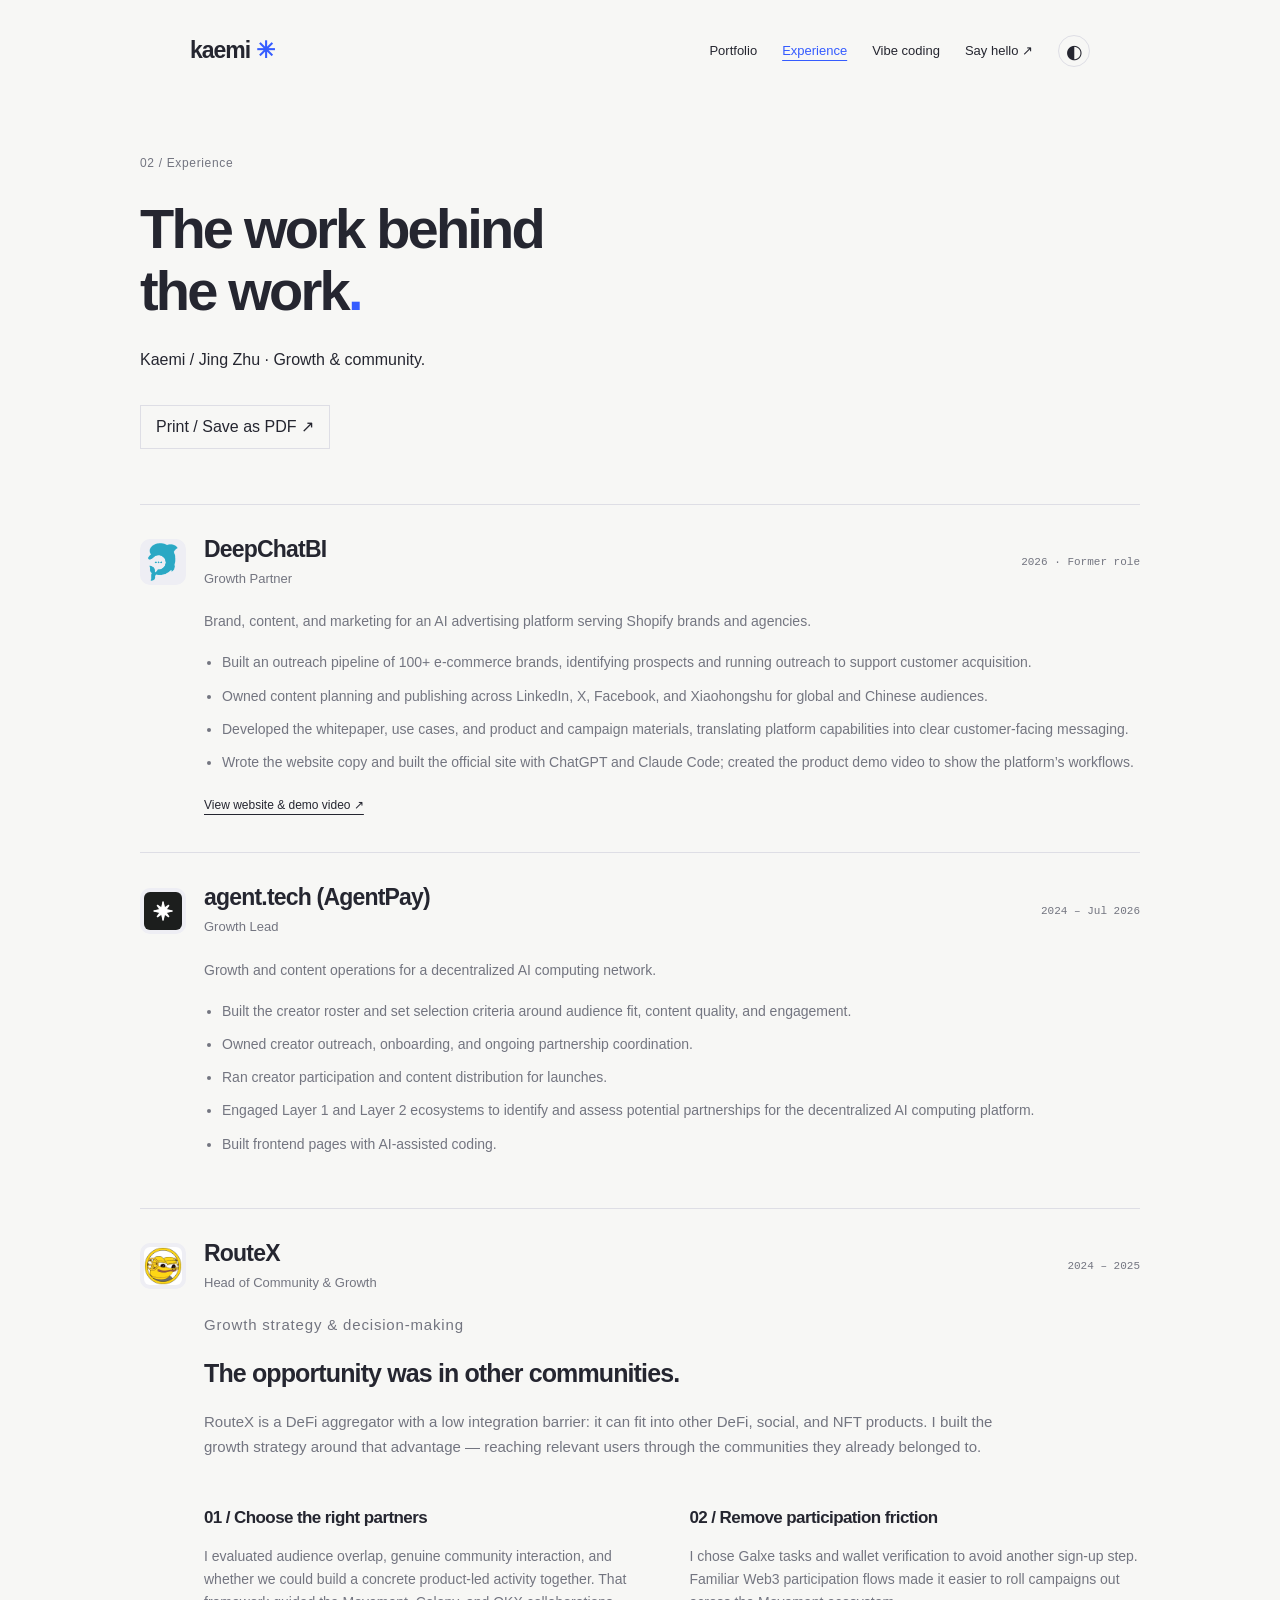
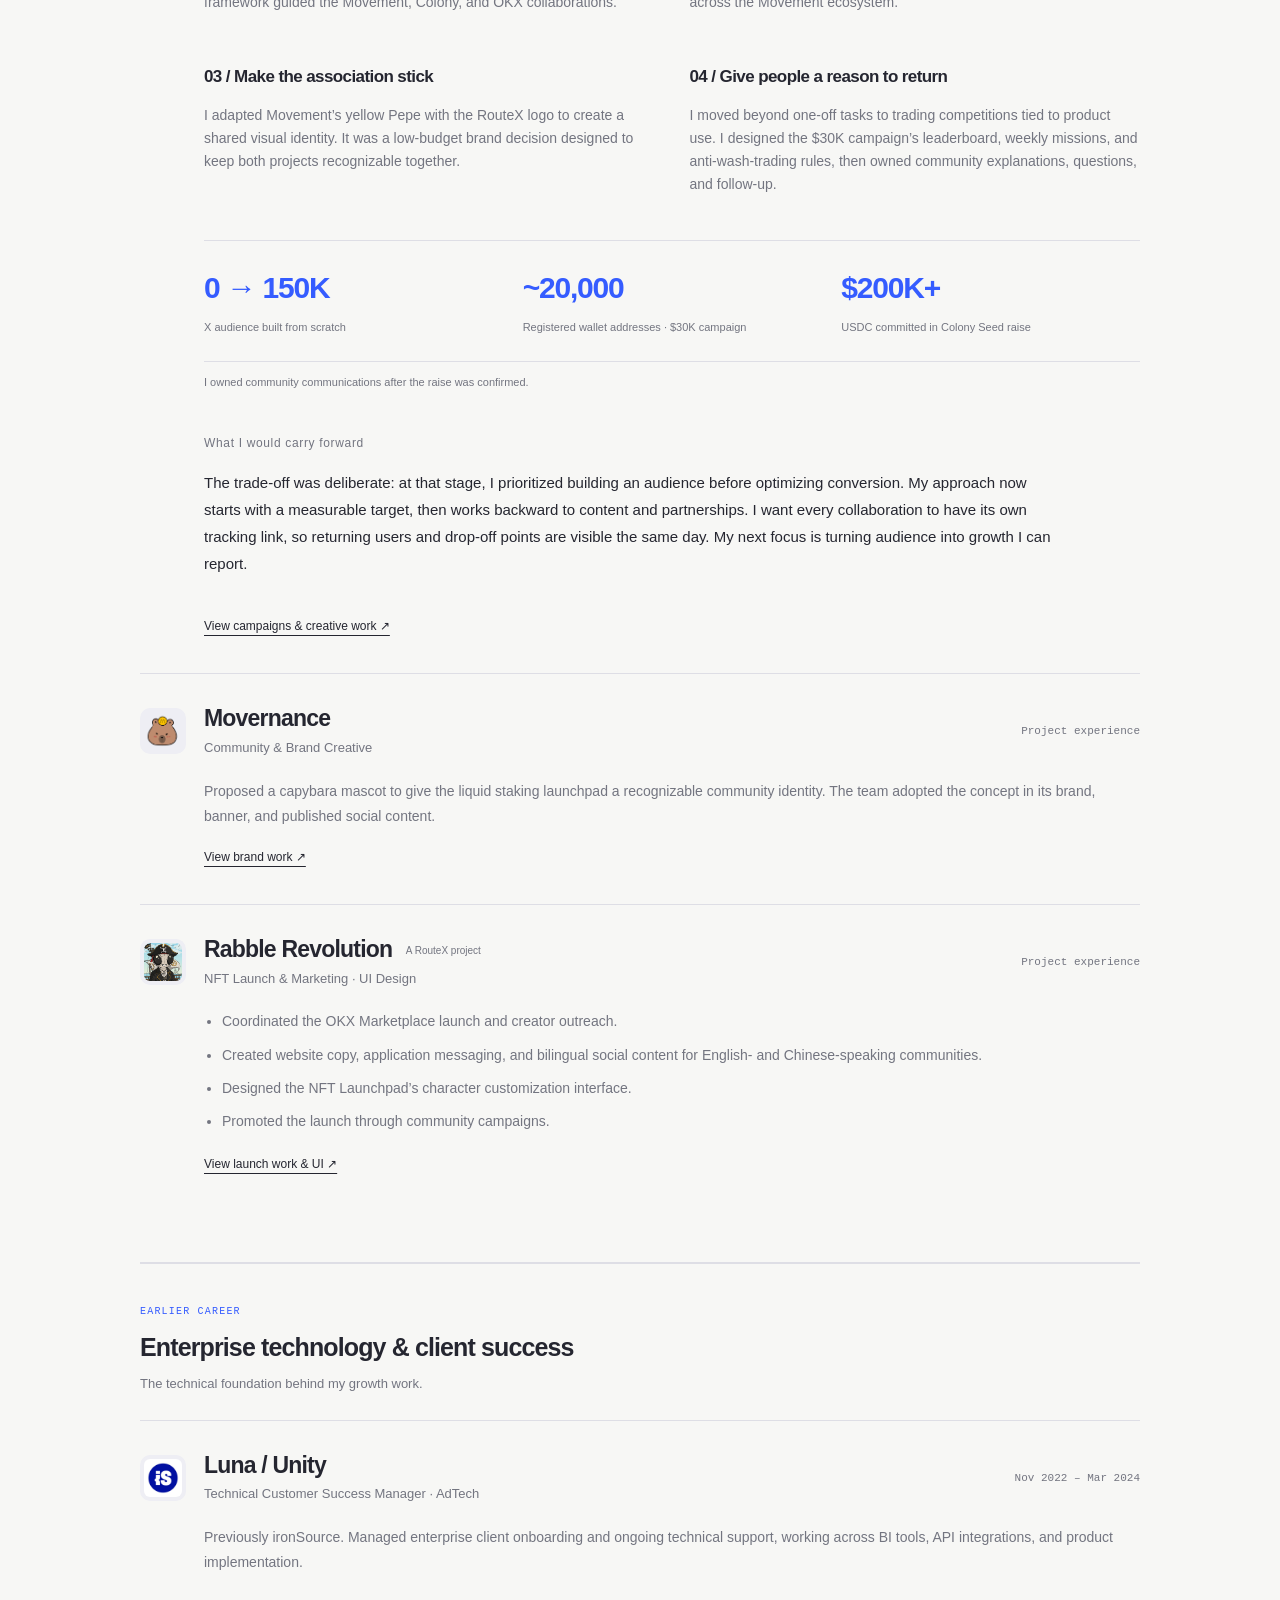
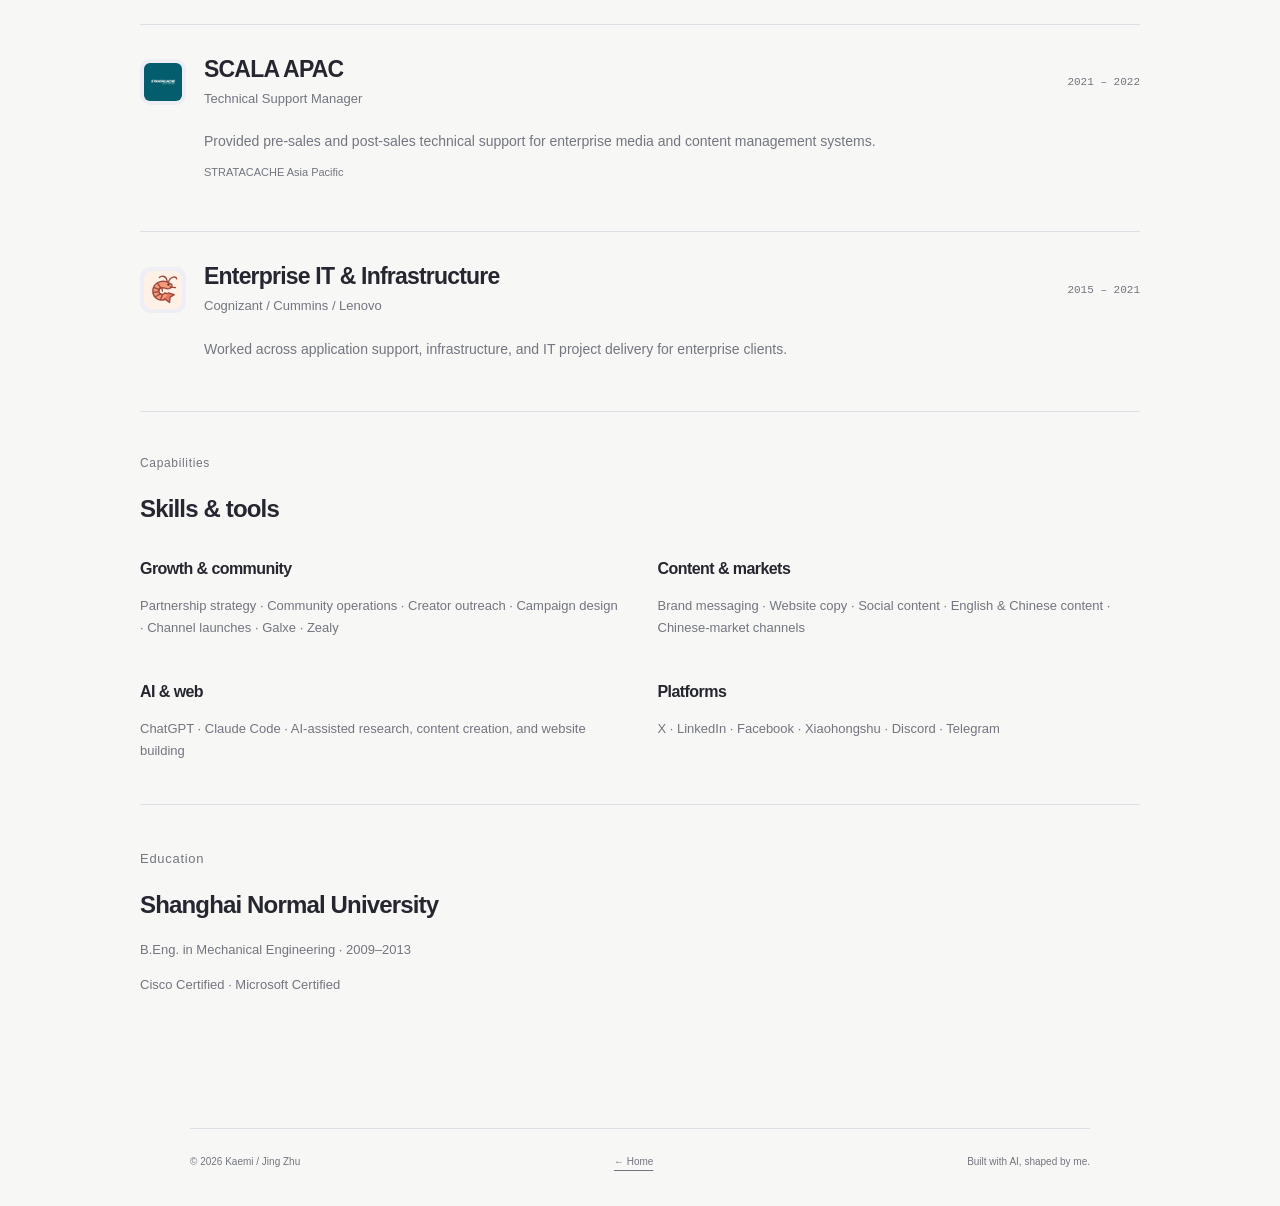
==== commit 132c18a6: "new version" ====
--- a/cv.html
+++ b/cv.html
@@ -1 +1 @@
-<!doctype html><html lang="en"><head><meta charset="utf-8"><meta name="viewport" content="width=device-width,initial-scale=1"><meta name="description" content="Kaemi (Jing Zhu) — growth marketing, community and creative work for early-stage AI startups."><title>Experience — Kaemi</title><link rel="stylesheet" href="styles.css"></head><body class="subpage"><a class="skip" href="#main">Skip to content</a><header><a class="wordmark" href="index.html">kaemi<span>✳</span></a><nav aria-label="Main navigation"><a href="work.html">Portfolio</a><a href="cv.html">Experience</a><a href="vibe.html">Vibe coding</a><a href="mailto:Kaemi06@proton.me">Say hello ↗</a><button id="theme" aria-label="Switch color theme" title="Switch color theme">◐</button></nav></header><main id="main" class="experience-page"><div class="page-intro" id="top"><p class="eyebrow">02 / Experience</p><h1>The work behind<br>the work<span class="accent">.</span></h1><p>Kaemi / Jing Zhu · Growth, community & hands-on execution.</p><button class="print" onclick="window.print()">Print / Save as PDF ↗</button></div><article class="experience-role" id="deepchatbi"><div class="experience-role-heading"><img src="assets/logo-deepchatbi.png" alt="" class="experience-logo"><div><h2>DeepChatBI</h2><p class="role-title">Growth Partner</p></div><span class="role-date">2026 · Former role</span></div><div class="experience-body"><p>Brand, content, and marketing for an AI advertising platform serving Shopify brands and agencies.</p><ul><li>Managed LinkedIn, X, Facebook, and Xiaohongshu across global and Chinese markets, from content planning and publishing to community replies.</li><li>Developed product and marketing materials across the website, whitepaper, use cases, and supporting campaign assets, translating product capabilities into clear messaging for prospective customers.</li><li>Wrote the website copy and built the official site with ChatGPT and Claude Code. Created the product demo video to explain the platform and show its workflows in action.</li><li>Built an outreach pipeline of 100+ e-commerce brands and carried out prospecting to support customer acquisition.</li><li>Maintained client relationships through check-ins, feedback collection, and retention support.</li></ul><a href="work.html#deepchatbi">View website & demo video ↗</a></div></article><article class="experience-role" id="agent-tech"><div class="experience-role-heading"><img src="assets/logo-agent.jpg" alt="" class="experience-logo"><div><h2>agent.tech</h2><p class="role-title">Growth Lead</p></div><span class="role-date">2024 – Jul 2026</span></div><div class="experience-body"><p>Growth and content operations for a decentralized AI computing network.</p><ul><li>Explored potential partnerships across the Layer 1 and Layer 2 ecosystem, engaging networks to identify collaboration opportunities for the decentralized AI computing platform.</li><li>Selected and onboarded X creators based on audience fit, content quality, and engagement.</li><li>Managed the creator database, outreach process, and ongoing partnerships.</li><li>Planned creator participation and content distribution for campaign launches.</li><li>Built frontend pages with AI-assisted coding.</li></ul></div></article><article class="experience-role" id="routex"><div class="experience-role-heading"><img src="assets/logo-routex.jpg" alt="" class="experience-logo"><div><h2>RouteX</h2><p class="role-title">Head of Community & Growth</p></div><span class="role-date">Project experience</span></div><div class="experience-body"><section class="strategy-overview"><p class="eyebrow">Growth strategy & decision-making</p><h2>The opportunity was in other communities.</h2><p>RouteX is a DeFi aggregator with a low integration barrier: it can fit into other DeFi, social, and NFT products. I built the growth strategy around that advantage — reaching relevant users through the communities they already belonged to.</p><div class="decision-grid"><div><h3>01 / Choose the right partners</h3><p>I evaluated audience overlap, genuine community interaction, and whether we could build a concrete product-led activity together. That framework guided the Movement, Colony, and OKX collaborations.</p></div><div><h3>02 / Remove participation friction</h3><p>I chose Galxe tasks and wallet verification to avoid another sign-up step. Familiar Web3 participation flows made it easier to roll campaigns out across the Movement ecosystem.</p></div><div><h3>03 / Make the association stick</h3><p>I adapted Movement’s yellow Pepe with the RouteX logo to create a shared visual identity. It was a low-budget brand decision designed to keep both projects recognizable together.</p></div><div><h3>04 / Give people a reason to return</h3><p>I moved beyond one-off tasks to trading competitions tied to product use. I designed the $30K campaign’s leaderboard, weekly missions, and anti-wash-trading rules, then owned community explanations, questions, and follow-up.</p></div></div><div class="outcome-strip"><div><strong>0 → 150K</strong><span>X audience built from scratch</span></div><div><strong>1,500</strong><span>Reported AMA listeners</span></div><div><strong>$200K+</strong><span>USDC committed in Colony Seed raise</span></div></div><p class="scope-note">The Seed raise was a project outcome. My role began after the fundraising arrangement was confirmed: community communications and activity coordination, rather than initial fundraising negotiations.</p></section><section class="strategy-reflection"><p class="eyebrow">What I would carry forward</p><p>The trade-off was deliberate: at that stage, I prioritized building an audience before optimizing conversion. My approach now starts with a measurable target, then works backward to content and partnerships. I want every collaboration to have its own tracking link, so returning users and drop-off points are visible the same day. My next focus is turning audience into growth I can report.</p></section><a href="work.html#routex">View campaigns & creative work ↗</a></div></article><article class="experience-role" id="movernance"><div class="experience-role-heading"><img src="assets/logo-movernance.png" alt="" class="experience-logo"><div><h2>Movernance</h2><p class="role-title">Community & Brand Creative</p></div><span class="role-date">Project experience</span></div><div class="experience-body"><p>Proposed a capybara mascot to give the liquid staking launchpad a recognizable community identity. The team adopted the concept in its brand, banner, and published social content.</p><a href="work.html#movernance">View brand work ↗</a></div></article><article class="experience-role" id="rabble"><div class="experience-role-heading"><img src="assets/logo-rr.png" alt="" class="experience-logo"><div><h2>Rabble Revolution <span class="parent-project">A RouteX project</span></h2><p class="role-title">NFT Launch & Marketing · UI Design</p></div><span class="role-date">Project experience</span></div><div class="experience-body"><ul><li>Coordinated the OKX Marketplace launch and creator outreach.</li><li>Created website copy, application messaging, and bilingual social content for English- and Chinese-speaking communities.</li><li>Designed the NFT Launchpad’s character customization interface.</li><li>Promoted the launch through community campaigns.</li></ul><a href="work.html#rabble">View launch work & UI ↗</a></div></article><div class="career-divider"><span>Earlier career</span><h2>Enterprise technology & client success</h2><p>The technical foundation behind my growth work.</p></div><article class="experience-role" id="unity"><div class="experience-role-heading"><img src="assets/logo-ironsource.png" alt="" class="experience-logo"><div><h2>Luna / Unity</h2><p class="role-title">Technical Customer Success Manager · AdTech</p></div><span class="role-date">Nov 2022 – Mar 2024</span></div><div class="experience-body"><p>Previously ironSource. Managed enterprise client onboarding and ongoing technical support, working across BI tools, API integrations, and product implementation.</p></div></article><article class="experience-role" id="scala"><div class="experience-role-heading"><img src="assets/logo-stratacache.png" alt="" class="experience-logo"><div><h2>SCALA APAC</h2><p class="role-title">Technical Support Manager</p></div><span class="role-date">2021 – 2022</span></div><div class="experience-body"><p>Provided pre-sales and post-sales technical support for enterprise media and content management systems. <span class="company-context">STRATACACHE Asia Pacific</span></p></div></article><article class="experience-role" id="enterprise-it"><div class="experience-role-heading"><img src="assets/logo-shrimp.svg" alt="" class="experience-logo"><div><h2>Enterprise IT & Infrastructure</h2><p class="role-title">Cognizant / Cummins / Lenovo</p></div><span class="role-date">2015 – 2021</span></div><div class="experience-body"><p>Worked across application support, infrastructure, and IT project delivery for enterprise clients.</p></div></article><section class="experience-skills"><p class="eyebrow">Capabilities</p><h2>Skills & tools</h2><div class="skill-columns"><div><h3>Growth & community</h3><p>Partnership strategy · Community operations · Creator outreach · Campaign design · Channel launches · Galxe · Zealy</p></div><div><h3>Content & markets</h3><p>Brand messaging · Website copy · Social content · English & Chinese content · Chinese-market channels</p></div><div><h3>AI & web</h3><p>ChatGPT · Claude Code · AI-assisted research, content creation, and website building</p></div><div><h3>Platforms</h3><p>X · LinkedIn · Facebook · Xiaohongshu · Discord · Telegram</p></div></div></section><section class="experience-education"><p class="eyebrow">Education</p><h2>Shanghai Normal University</h2><p>B.Eng. in Mechanical Engineering · 2009–2013</p><p>Cisco Certified · Microsoft Certified</p></section></main><footer><span>© <span id="year">2026</span> Kaemi / Jing Zhu</span><a href="index.html">← Home</a><span>Built with AI, shaped by me.</span></footer><script src="script.js"></script></body></html>+<!doctype html><html lang="en"><head><meta charset="utf-8"><meta name="viewport" content="width=device-width,initial-scale=1"><meta name="description" content="Kaemi (Jing Zhu) — growth marketing, community and creative work for early-stage AI startups."><title>Experience — Kaemi</title><link rel="stylesheet" href="styles.css?v=20261022b"></head><body class="subpage"><a class="skip" href="#main">Skip to content</a><header><a class="wordmark" href="index.html">kaemi<span>✳</span></a><nav aria-label="Main navigation"><a href="work.html">Portfolio</a><a href="cv.html">Experience</a><a href="vibe.html">Vibe coding</a><a href="mailto:Kaemi06@proton.me">Say hello ↗</a><button id="theme" aria-label="Switch color theme" title="Switch color theme">◐</button></nav></header><main id="main" class="experience-page"><div class="page-intro" id="top"><p class="eyebrow">02 / Experience</p><h1>The work behind<br>the work<span class="accent">.</span></h1><p>Kaemi / Jing Zhu · Growth & community.</p><button class="print" onclick="window.print()">Print / Save as PDF ↗</button></div><article class="experience-role" id="deepchatbi"><div class="experience-role-heading"><img src="assets/logo-deepchatbi.png" alt="" class="experience-logo"><div><h2>DeepChatBI</h2><p class="role-title">Growth Partner</p></div><span class="role-date">2026 · Former role</span></div><div class="experience-body"><p>Brand, content, and marketing for an AI advertising platform serving Shopify brands and agencies.</p><ul><li>Built an outreach pipeline of 100+ e-commerce brands, identifying prospects and running outreach to support customer acquisition.</li><li>Owned content planning and publishing across LinkedIn, X, Facebook, and Xiaohongshu for global and Chinese audiences.</li><li>Developed the whitepaper, use cases, and product and campaign materials, translating platform capabilities into clear customer-facing messaging.</li><li>Wrote the website copy and built the official site with ChatGPT and Claude Code; created the product demo video to show the platform’s workflows.</li></ul><a href="work.html#deepchatbi">View website & demo video ↗</a></div></article><article class="experience-role" id="agent-tech"><div class="experience-role-heading"><img src="assets/logo-agent.jpg" alt="" class="experience-logo"><div><h2>agent.tech (AgentPay)</h2><p class="role-title">Growth Lead</p></div><span class="role-date">2024 – Jul 2026</span></div><div class="experience-body"><p>Growth and content operations for a decentralized AI computing network.</p><ul><li>Built the creator roster and set selection criteria around audience fit, content quality, and engagement.</li><li>Owned creator outreach, onboarding, and ongoing partnership coordination.</li><li>Ran creator participation and content distribution for launches.</li><li>Engaged Layer 1 and Layer 2 ecosystems to identify and assess potential partnerships for the decentralized AI computing platform.</li><li>Built frontend pages with AI-assisted coding.</li></ul></div></article><article class="experience-role" id="routex"><div class="experience-role-heading"><img src="assets/logo-routex.jpg" alt="" class="experience-logo"><div><h2>RouteX</h2><p class="role-title">Head of Community & Growth</p></div><span class="role-date">2024 – 2025</span></div><div class="experience-body"><section class="strategy-overview"><p class="eyebrow">Growth strategy & decision-making</p><h2>The opportunity was in other communities.</h2><p>RouteX is a DeFi aggregator with a low integration barrier: it can fit into other DeFi, social, and NFT products. I built the growth strategy around that advantage — reaching relevant users through the communities they already belonged to.</p><div class="decision-grid"><div><h3>01 / Choose the right partners</h3><p>I evaluated audience overlap, genuine community interaction, and whether we could build a concrete product-led activity together. That framework guided the Movement, Colony, and OKX collaborations.</p></div><div><h3>02 / Remove participation friction</h3><p>I chose Galxe tasks and wallet verification to avoid another sign-up step. Familiar Web3 participation flows made it easier to roll campaigns out across the Movement ecosystem.</p></div><div><h3>03 / Make the association stick</h3><p>I adapted Movement’s yellow Pepe with the RouteX logo to create a shared visual identity. It was a low-budget brand decision designed to keep both projects recognizable together.</p></div><div><h3>04 / Give people a reason to return</h3><p>I moved beyond one-off tasks to trading competitions tied to product use. I designed the $30K campaign’s leaderboard, weekly missions, and anti-wash-trading rules, then owned community explanations, questions, and follow-up.</p></div></div><div class="outcome-strip"><div><strong>0 → 150K</strong><span>X audience built from scratch</span></div><div><strong>~20,000</strong><span>Registered wallet addresses · $30K campaign</span></div><div><strong>$200K+</strong><span>USDC committed in Colony Seed raise</span></div></div><p class="scope-note">I owned community communications after the raise was confirmed.</p></section><section class="strategy-reflection"><p class="eyebrow">What I would carry forward</p><p>The trade-off was deliberate: at that stage, I prioritized building an audience before optimizing conversion. My approach now starts with a measurable target, then works backward to content and partnerships. I want every collaboration to have its own tracking link, so returning users and drop-off points are visible the same day. My next focus is turning audience into growth I can report.</p></section><a href="work.html#routex">View campaigns & creative work ↗</a></div></article><article class="experience-role" id="movernance"><div class="experience-role-heading"><img src="assets/logo-movernance.png" alt="" class="experience-logo"><div><h2>Movernance</h2><p class="role-title">Community & Brand Creative</p></div><span class="role-date">Project experience</span></div><div class="experience-body"><p>Proposed a capybara mascot to give the liquid staking launchpad a recognizable community identity. The team adopted the concept in its brand, banner, and published social content.</p><a href="work.html#movernance">View brand work ↗</a></div></article><article class="experience-role" id="rabble"><div class="experience-role-heading"><img src="assets/logo-rr.png" alt="" class="experience-logo"><div><h2>Rabble Revolution <span class="parent-project">A RouteX project</span></h2><p class="role-title">NFT Launch & Marketing · UI Design</p></div><span class="role-date">Project experience</span></div><div class="experience-body"><ul><li>Coordinated the OKX Marketplace launch and creator outreach.</li><li>Created website copy, application messaging, and bilingual social content for English- and Chinese-speaking communities.</li><li>Designed the NFT Launchpad’s character customization interface.</li><li>Promoted the launch through community campaigns.</li></ul><a href="work.html#rabble">View launch work & UI ↗</a></div></article><div class="career-divider"><span>Earlier career</span><h2>Enterprise technology & client success</h2><p>The technical foundation behind my growth work.</p></div><article class="experience-role" id="unity"><div class="experience-role-heading"><img src="assets/logo-ironsource.png" alt="" class="experience-logo"><div><h2>Luna / Unity</h2><p class="role-title">Technical Customer Success Manager · AdTech</p></div><span class="role-date">Nov 2022 – Mar 2024</span></div><div class="experience-body"><p>Previously ironSource. Managed enterprise client onboarding and ongoing technical support, working across BI tools, API integrations, and product implementation.</p></div></article><article class="experience-role" id="scala"><div class="experience-role-heading"><img src="assets/logo-stratacache.png" alt="" class="experience-logo"><div><h2>SCALA APAC</h2><p class="role-title">Technical Support Manager</p></div><span class="role-date">2021 – 2022</span></div><div class="experience-body"><p>Provided pre-sales and post-sales technical support for enterprise media and content management systems. <span class="company-context">STRATACACHE Asia Pacific</span></p></div></article><article class="experience-role" id="enterprise-it"><div class="experience-role-heading"><img src="assets/logo-shrimp.svg" alt="" class="experience-logo"><div><h2>Enterprise IT & Infrastructure</h2><p class="role-title">Cognizant / Cummins / Lenovo</p></div><span class="role-date">2015 – 2021</span></div><div class="experience-body"><p>Worked across application support, infrastructure, and IT project delivery for enterprise clients.</p></div></article><section class="experience-skills"><p class="eyebrow">Capabilities</p><h2>Skills & tools</h2><div class="skill-columns"><div><h3>Growth & community</h3><p>Partnership strategy · Community operations · Creator outreach · Campaign design · Channel launches · Galxe · Zealy</p></div><div><h3>Content & markets</h3><p>Brand messaging · Website copy · Social content · English & Chinese content · Chinese-market channels</p></div><div><h3>AI & web</h3><p>ChatGPT · Claude Code · AI-assisted research, content creation, and website building</p></div><div><h3>Platforms</h3><p>X · LinkedIn · Facebook · Xiaohongshu · Discord · Telegram</p></div></div></section><section class="experience-education"><p class="eyebrow">Education</p><h2>Shanghai Normal University</h2><p>B.Eng. in Mechanical Engineering · 2009–2013</p><p>Cisco Certified · Microsoft Certified</p></section></main><footer><span>© <span id="year">2026</span> Kaemi / Jing Zhu</span><a href="index.html">← Home</a><span>Built with AI, shaped by me.</span></footer><script src="script.js?v=20261022b"></script></body></html>
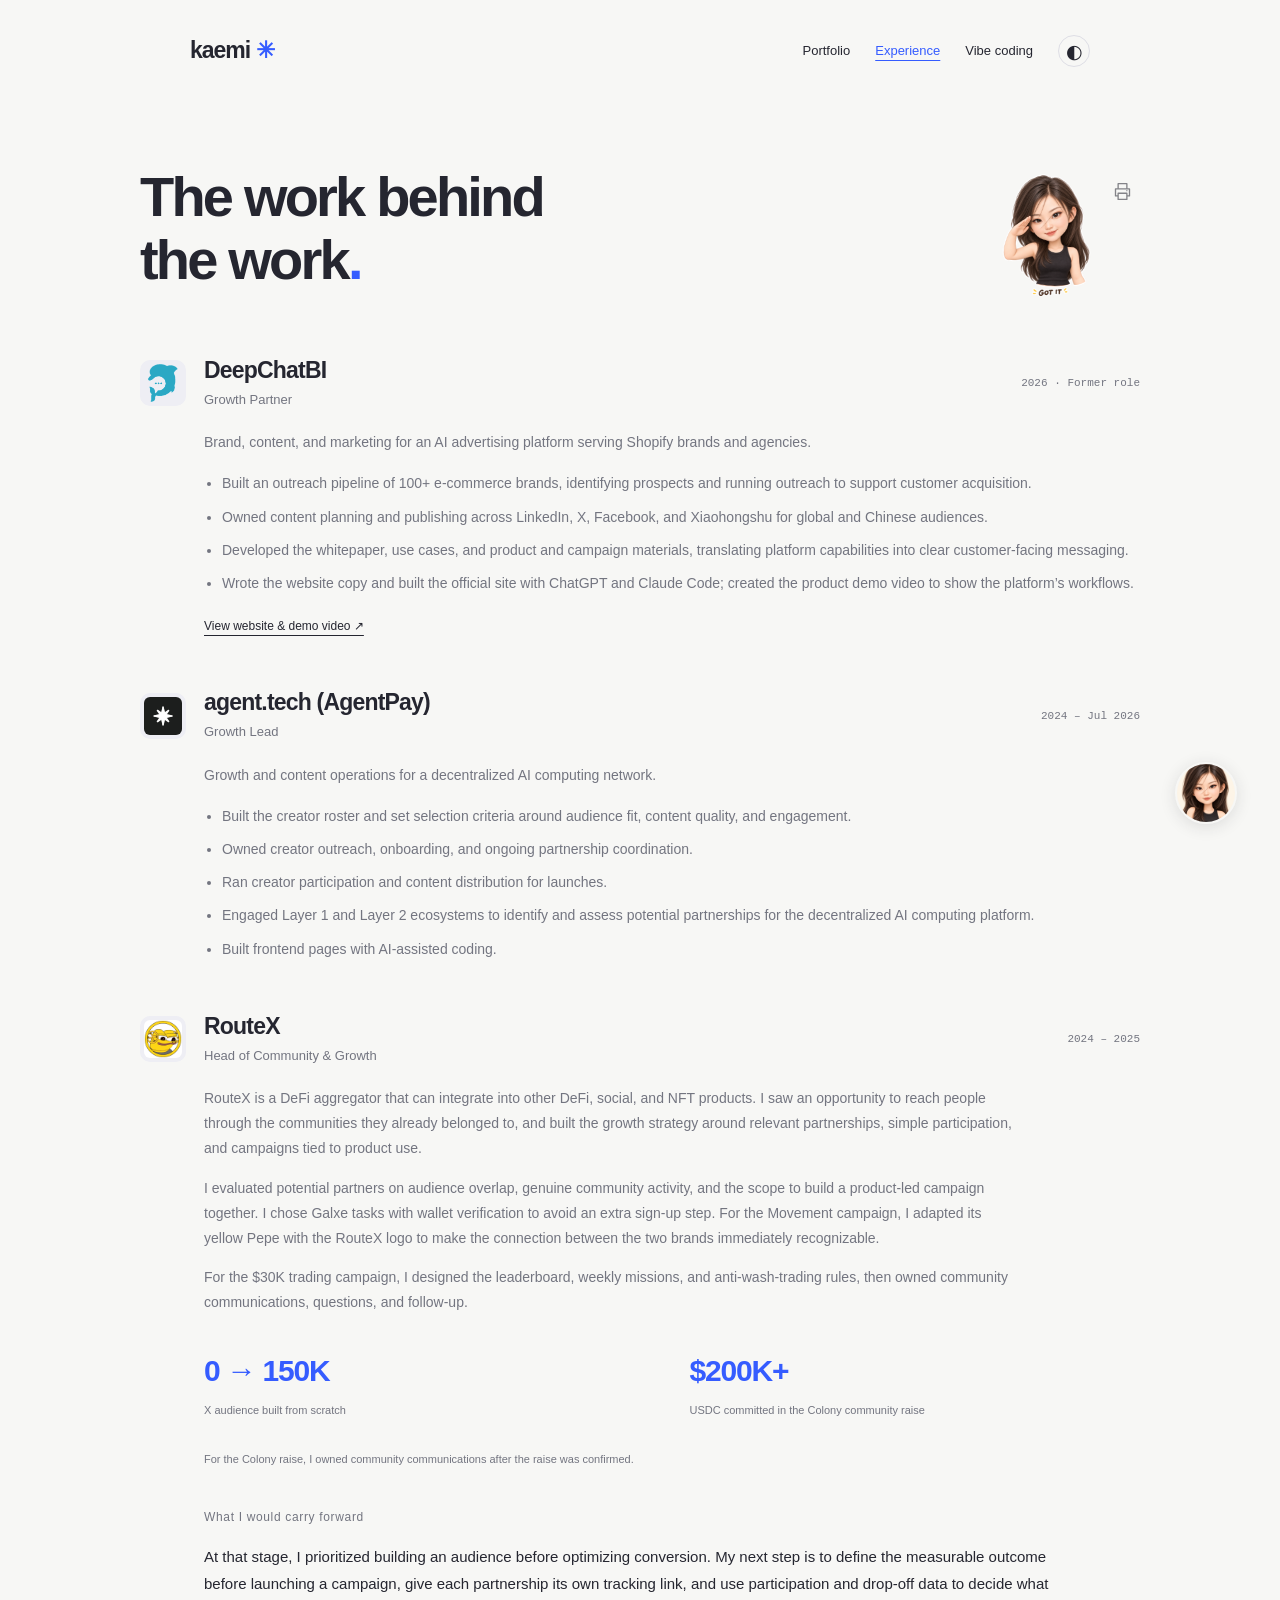
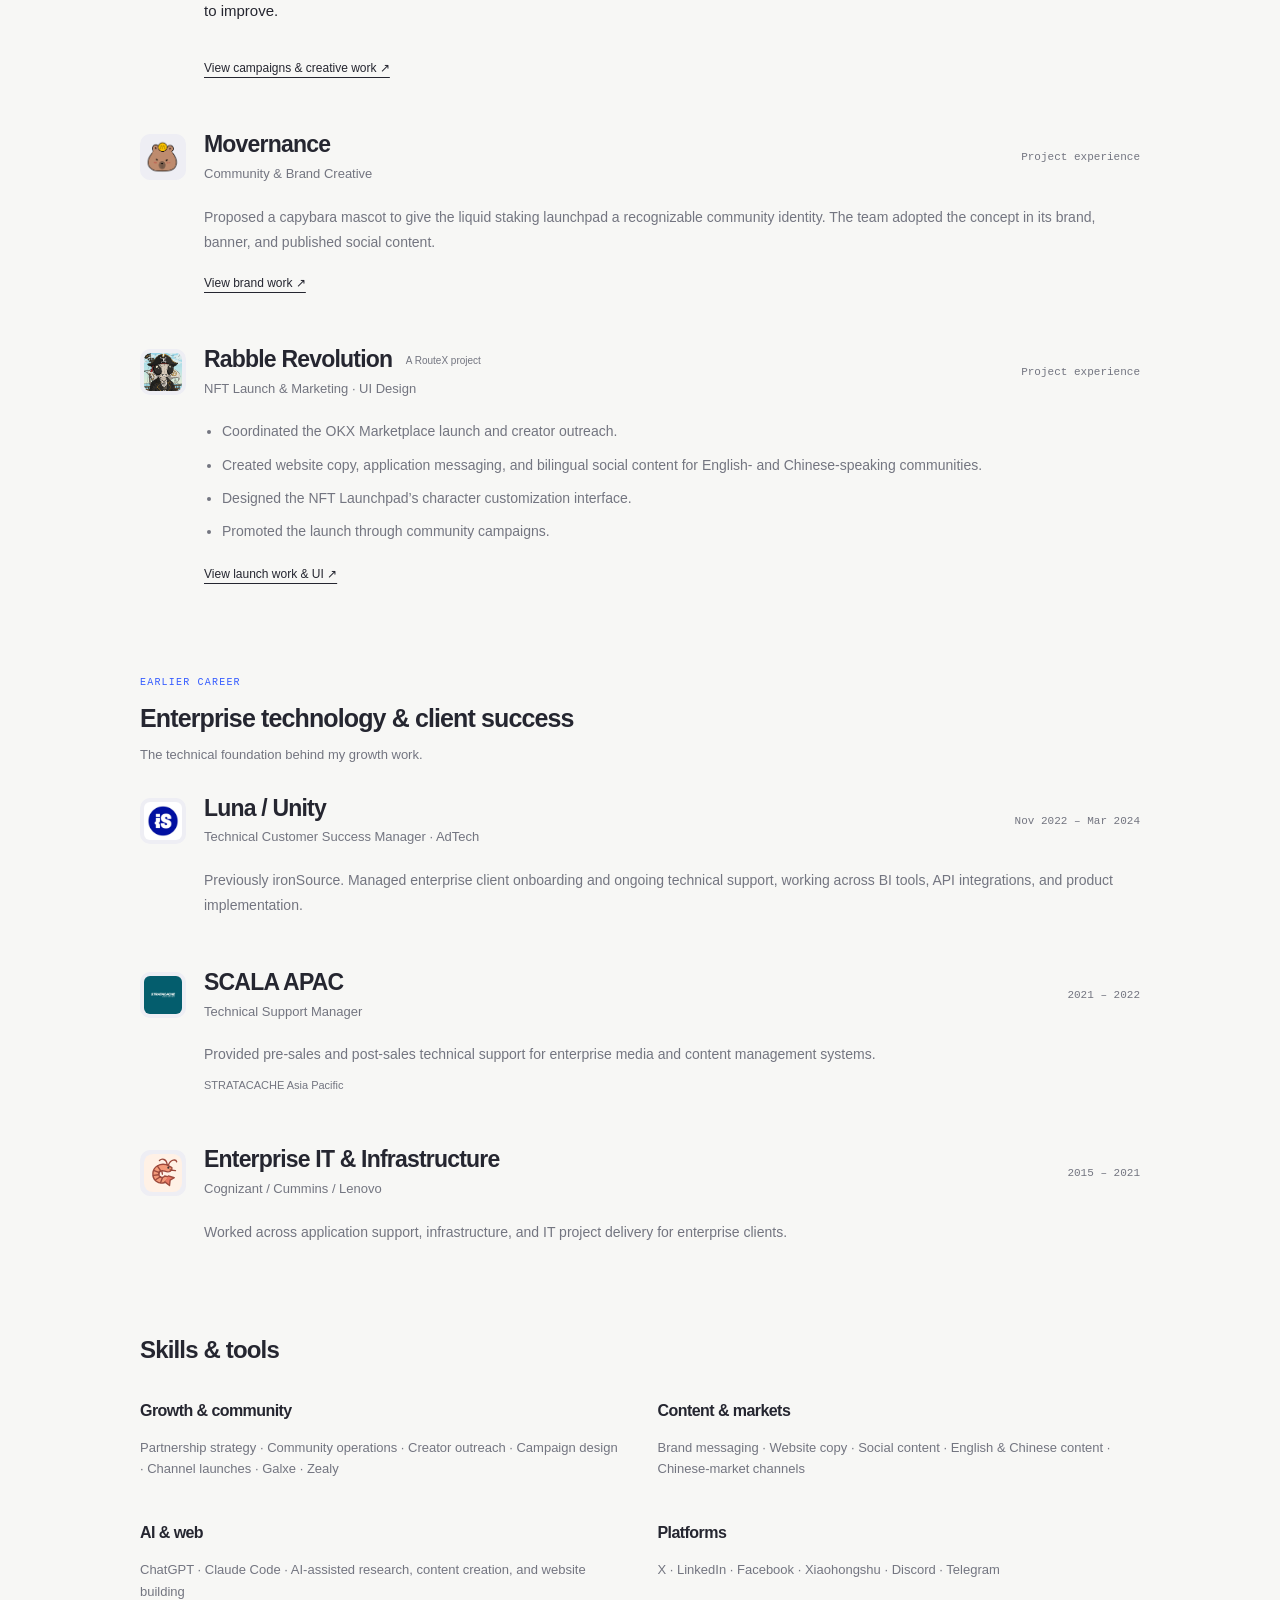
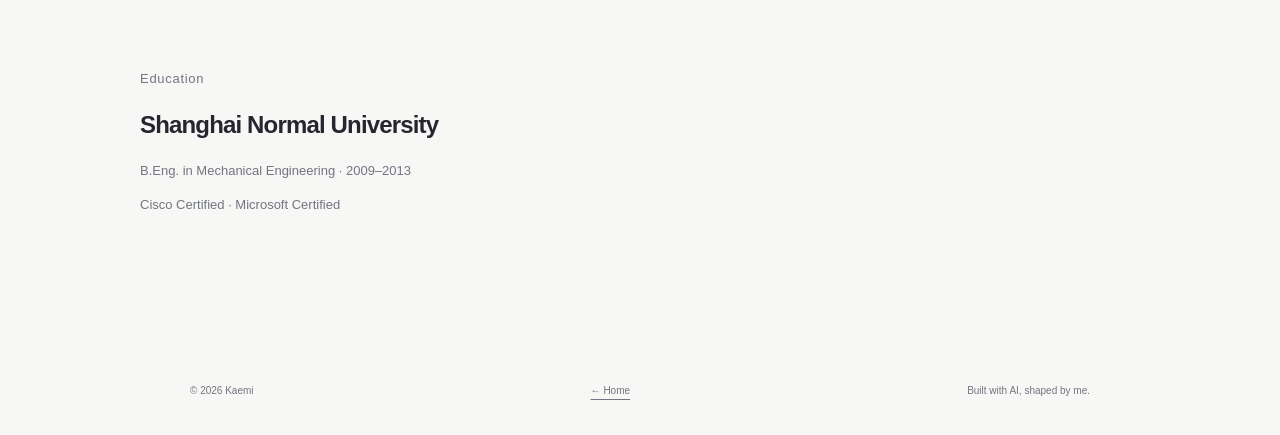
==== commit 7f0f56ed: "add kaemibot" ====
--- a/cv.html
+++ b/cv.html
@@ -1 +1 @@
-<!doctype html><html lang="en"><head><meta charset="utf-8"><meta name="viewport" content="width=device-width,initial-scale=1"><meta name="description" content="Kaemi (Jing Zhu) — growth marketing, community and creative work for early-stage AI startups."><title>Experience — Kaemi</title><link rel="stylesheet" href="styles.css?v=20261022b"></head><body class="subpage"><a class="skip" href="#main">Skip to content</a><header><a class="wordmark" href="index.html">kaemi<span>✳</span></a><nav aria-label="Main navigation"><a href="work.html">Portfolio</a><a href="cv.html">Experience</a><a href="vibe.html">Vibe coding</a><a href="mailto:Kaemi06@proton.me">Say hello ↗</a><button id="theme" aria-label="Switch color theme" title="Switch color theme">◐</button></nav></header><main id="main" class="experience-page"><div class="page-intro" id="top"><p class="eyebrow">02 / Experience</p><h1>The work behind<br>the work<span class="accent">.</span></h1><p>Kaemi / Jing Zhu · Growth & community.</p><button class="print" onclick="window.print()">Print / Save as PDF ↗</button></div><article class="experience-role" id="deepchatbi"><div class="experience-role-heading"><img src="assets/logo-deepchatbi.png" alt="" class="experience-logo"><div><h2>DeepChatBI</h2><p class="role-title">Growth Partner</p></div><span class="role-date">2026 · Former role</span></div><div class="experience-body"><p>Brand, content, and marketing for an AI advertising platform serving Shopify brands and agencies.</p><ul><li>Built an outreach pipeline of 100+ e-commerce brands, identifying prospects and running outreach to support customer acquisition.</li><li>Owned content planning and publishing across LinkedIn, X, Facebook, and Xiaohongshu for global and Chinese audiences.</li><li>Developed the whitepaper, use cases, and product and campaign materials, translating platform capabilities into clear customer-facing messaging.</li><li>Wrote the website copy and built the official site with ChatGPT and Claude Code; created the product demo video to show the platform’s workflows.</li></ul><a href="work.html#deepchatbi">View website & demo video ↗</a></div></article><article class="experience-role" id="agent-tech"><div class="experience-role-heading"><img src="assets/logo-agent.jpg" alt="" class="experience-logo"><div><h2>agent.tech (AgentPay)</h2><p class="role-title">Growth Lead</p></div><span class="role-date">2024 – Jul 2026</span></div><div class="experience-body"><p>Growth and content operations for a decentralized AI computing network.</p><ul><li>Built the creator roster and set selection criteria around audience fit, content quality, and engagement.</li><li>Owned creator outreach, onboarding, and ongoing partnership coordination.</li><li>Ran creator participation and content distribution for launches.</li><li>Engaged Layer 1 and Layer 2 ecosystems to identify and assess potential partnerships for the decentralized AI computing platform.</li><li>Built frontend pages with AI-assisted coding.</li></ul></div></article><article class="experience-role" id="routex"><div class="experience-role-heading"><img src="assets/logo-routex.jpg" alt="" class="experience-logo"><div><h2>RouteX</h2><p class="role-title">Head of Community & Growth</p></div><span class="role-date">2024 – 2025</span></div><div class="experience-body"><section class="strategy-overview"><p class="eyebrow">Growth strategy & decision-making</p><h2>The opportunity was in other communities.</h2><p>RouteX is a DeFi aggregator with a low integration barrier: it can fit into other DeFi, social, and NFT products. I built the growth strategy around that advantage — reaching relevant users through the communities they already belonged to.</p><div class="decision-grid"><div><h3>01 / Choose the right partners</h3><p>I evaluated audience overlap, genuine community interaction, and whether we could build a concrete product-led activity together. That framework guided the Movement, Colony, and OKX collaborations.</p></div><div><h3>02 / Remove participation friction</h3><p>I chose Galxe tasks and wallet verification to avoid another sign-up step. Familiar Web3 participation flows made it easier to roll campaigns out across the Movement ecosystem.</p></div><div><h3>03 / Make the association stick</h3><p>I adapted Movement’s yellow Pepe with the RouteX logo to create a shared visual identity. It was a low-budget brand decision designed to keep both projects recognizable together.</p></div><div><h3>04 / Give people a reason to return</h3><p>I moved beyond one-off tasks to trading competitions tied to product use. I designed the $30K campaign’s leaderboard, weekly missions, and anti-wash-trading rules, then owned community explanations, questions, and follow-up.</p></div></div><div class="outcome-strip"><div><strong>0 → 150K</strong><span>X audience built from scratch</span></div><div><strong>~20,000</strong><span>Registered wallet addresses · $30K campaign</span></div><div><strong>$200K+</strong><span>USDC committed in Colony Seed raise</span></div></div><p class="scope-note">I owned community communications after the raise was confirmed.</p></section><section class="strategy-reflection"><p class="eyebrow">What I would carry forward</p><p>The trade-off was deliberate: at that stage, I prioritized building an audience before optimizing conversion. My approach now starts with a measurable target, then works backward to content and partnerships. I want every collaboration to have its own tracking link, so returning users and drop-off points are visible the same day. My next focus is turning audience into growth I can report.</p></section><a href="work.html#routex">View campaigns & creative work ↗</a></div></article><article class="experience-role" id="movernance"><div class="experience-role-heading"><img src="assets/logo-movernance.png" alt="" class="experience-logo"><div><h2>Movernance</h2><p class="role-title">Community & Brand Creative</p></div><span class="role-date">Project experience</span></div><div class="experience-body"><p>Proposed a capybara mascot to give the liquid staking launchpad a recognizable community identity. The team adopted the concept in its brand, banner, and published social content.</p><a href="work.html#movernance">View brand work ↗</a></div></article><article class="experience-role" id="rabble"><div class="experience-role-heading"><img src="assets/logo-rr.png" alt="" class="experience-logo"><div><h2>Rabble Revolution <span class="parent-project">A RouteX project</span></h2><p class="role-title">NFT Launch & Marketing · UI Design</p></div><span class="role-date">Project experience</span></div><div class="experience-body"><ul><li>Coordinated the OKX Marketplace launch and creator outreach.</li><li>Created website copy, application messaging, and bilingual social content for English- and Chinese-speaking communities.</li><li>Designed the NFT Launchpad’s character customization interface.</li><li>Promoted the launch through community campaigns.</li></ul><a href="work.html#rabble">View launch work & UI ↗</a></div></article><div class="career-divider"><span>Earlier career</span><h2>Enterprise technology & client success</h2><p>The technical foundation behind my growth work.</p></div><article class="experience-role" id="unity"><div class="experience-role-heading"><img src="assets/logo-ironsource.png" alt="" class="experience-logo"><div><h2>Luna / Unity</h2><p class="role-title">Technical Customer Success Manager · AdTech</p></div><span class="role-date">Nov 2022 – Mar 2024</span></div><div class="experience-body"><p>Previously ironSource. Managed enterprise client onboarding and ongoing technical support, working across BI tools, API integrations, and product implementation.</p></div></article><article class="experience-role" id="scala"><div class="experience-role-heading"><img src="assets/logo-stratacache.png" alt="" class="experience-logo"><div><h2>SCALA APAC</h2><p class="role-title">Technical Support Manager</p></div><span class="role-date">2021 – 2022</span></div><div class="experience-body"><p>Provided pre-sales and post-sales technical support for enterprise media and content management systems. <span class="company-context">STRATACACHE Asia Pacific</span></p></div></article><article class="experience-role" id="enterprise-it"><div class="experience-role-heading"><img src="assets/logo-shrimp.svg" alt="" class="experience-logo"><div><h2>Enterprise IT & Infrastructure</h2><p class="role-title">Cognizant / Cummins / Lenovo</p></div><span class="role-date">2015 – 2021</span></div><div class="experience-body"><p>Worked across application support, infrastructure, and IT project delivery for enterprise clients.</p></div></article><section class="experience-skills"><p class="eyebrow">Capabilities</p><h2>Skills & tools</h2><div class="skill-columns"><div><h3>Growth & community</h3><p>Partnership strategy · Community operations · Creator outreach · Campaign design · Channel launches · Galxe · Zealy</p></div><div><h3>Content & markets</h3><p>Brand messaging · Website copy · Social content · English & Chinese content · Chinese-market channels</p></div><div><h3>AI & web</h3><p>ChatGPT · Claude Code · AI-assisted research, content creation, and website building</p></div><div><h3>Platforms</h3><p>X · LinkedIn · Facebook · Xiaohongshu · Discord · Telegram</p></div></div></section><section class="experience-education"><p class="eyebrow">Education</p><h2>Shanghai Normal University</h2><p>B.Eng. in Mechanical Engineering · 2009–2013</p><p>Cisco Certified · Microsoft Certified</p></section></main><footer><span>© <span id="year">2026</span> Kaemi / Jing Zhu</span><a href="index.html">← Home</a><span>Built with AI, shaped by me.</span></footer><script src="script.js?v=20261022b"></script></body></html>+<!doctype html><html lang="en"><head><meta charset="utf-8"><meta name="viewport" content="width=device-width,initial-scale=1"><meta name="description" content="Kaemi (Jing Zhu) — growth marketing, community and creative work for early-stage AI startups."><title>Experience — Kaemi</title><link rel="stylesheet" href="styles.css?v=20261023f"></head><body class="subpage"><a class="skip" href="#main">Skip to content</a><header><a class="wordmark" href="index.html">kaemi<span>✳</span></a><nav aria-label="Main navigation"><a href="work.html">Portfolio</a><a href="cv.html">Experience</a><a href="vibe.html">Vibe coding</a><button id="theme" aria-label="Switch color theme" title="Switch color theme">◐</button></nav></header><main id="main" class="experience-page"><div class="page-intro" id="top"><h1>The work behind<br>the work<span class="accent">.</span></h1><img class="page-kaemi" src="assets/kaemi-stickers/got-it.png" alt="" width="110" height="140"><button class="print print-icon" onclick="window.print()" aria-label="Print or save as PDF" title="Print / Save as PDF"><svg viewBox="0 0 24 24" fill="none" aria-hidden="true"><path d="M7 8V3h10v5M7 17H4V9h16v8h-3M7 14h10v7H7zM17 11h.01" stroke="currentColor" stroke-width="1.5" stroke-linecap="round" stroke-linejoin="round"/></svg></button></div><article class="experience-role" id="deepchatbi"><div class="experience-role-heading"><img src="assets/logo-deepchatbi.png" alt="" class="experience-logo"><div><h2>DeepChatBI</h2><p class="role-title">Growth Partner</p></div><span class="role-date">2026 · Former role</span></div><div class="experience-body"><p>Brand, content, and marketing for an AI advertising platform serving Shopify brands and agencies.</p><ul><li>Built an outreach pipeline of 100+ e-commerce brands, identifying prospects and running outreach to support customer acquisition.</li><li>Owned content planning and publishing across LinkedIn, X, Facebook, and Xiaohongshu for global and Chinese audiences.</li><li>Developed the whitepaper, use cases, and product and campaign materials, translating platform capabilities into clear customer-facing messaging.</li><li>Wrote the website copy and built the official site with ChatGPT and Claude Code; created the product demo video to show the platform’s workflows.</li></ul><a href="work.html#deepchatbi">View website & demo video ↗</a></div></article><article class="experience-role" id="agent-tech"><div class="experience-role-heading"><img src="assets/logo-agent.jpg" alt="" class="experience-logo"><div><h2>agent.tech (AgentPay)</h2><p class="role-title">Growth Lead</p></div><span class="role-date">2024 – Jul 2026</span></div><div class="experience-body"><p>Growth and content operations for a decentralized AI computing network.</p><ul><li>Built the creator roster and set selection criteria around audience fit, content quality, and engagement.</li><li>Owned creator outreach, onboarding, and ongoing partnership coordination.</li><li>Ran creator participation and content distribution for launches.</li><li>Engaged Layer 1 and Layer 2 ecosystems to identify and assess potential partnerships for the decentralized AI computing platform.</li><li>Built frontend pages with AI-assisted coding.</li></ul></div></article><article class="experience-role" id="routex"><div class="experience-role-heading"><img src="assets/logo-routex.jpg" alt="" class="experience-logo"><div><h2>RouteX</h2><p class="role-title">Head of Community & Growth</p></div><span class="role-date">2024 – 2025</span></div><div class="experience-body"><section class="strategy-overview"><p>RouteX is a DeFi aggregator that can integrate into other DeFi, social, and NFT products. I saw an opportunity to reach people through the communities they already belonged to, and built the growth strategy around relevant partnerships, simple participation, and campaigns tied to product use.</p><p>I evaluated potential partners on audience overlap, genuine community activity, and the scope to build a product-led campaign together. I chose Galxe tasks with wallet verification to avoid an extra sign-up step. For the Movement campaign, I adapted its yellow Pepe with the RouteX logo to make the connection between the two brands immediately recognizable.</p><p>For the $30K trading campaign, I designed the leaderboard, weekly missions, and anti-wash-trading rules, then owned community communications, questions, and follow-up.</p><div class="outcome-strip routex-outcomes"><div><strong>0 → 150K</strong><span>X audience built from scratch</span></div><div><strong>$200K+</strong><span>USDC committed in the Colony community raise</span></div></div><p class="scope-note">For the Colony raise, I owned community communications after the raise was confirmed.</p></section><section class="strategy-reflection"><p class="eyebrow">What I would carry forward</p><p>At that stage, I prioritized building an audience before optimizing conversion. My next step is to define the measurable outcome before launching a campaign, give each partnership its own tracking link, and use participation and drop-off data to decide what to improve.</p></section><a href="work.html#routex">View campaigns & creative work ↗</a></div></article><article class="experience-role" id="movernance"><div class="experience-role-heading"><img src="assets/logo-movernance.png" alt="" class="experience-logo"><div><h2>Movernance</h2><p class="role-title">Community & Brand Creative</p></div><span class="role-date">Project experience</span></div><div class="experience-body"><p>Proposed a capybara mascot to give the liquid staking launchpad a recognizable community identity. The team adopted the concept in its brand, banner, and published social content.</p><a href="work.html#movernance">View brand work ↗</a></div></article><article class="experience-role" id="rabble"><div class="experience-role-heading"><img src="assets/logo-rr.png" alt="" class="experience-logo"><div><h2>Rabble Revolution <span class="parent-project">A RouteX project</span></h2><p class="role-title">NFT Launch & Marketing · UI Design</p></div><span class="role-date">Project experience</span></div><div class="experience-body"><ul><li>Coordinated the OKX Marketplace launch and creator outreach.</li><li>Created website copy, application messaging, and bilingual social content for English- and Chinese-speaking communities.</li><li>Designed the NFT Launchpad’s character customization interface.</li><li>Promoted the launch through community campaigns.</li></ul><a href="work.html#rabble">View launch work & UI ↗</a></div></article><div class="career-divider"><span>Earlier career</span><h2>Enterprise technology & client success</h2><p>The technical foundation behind my growth work.</p></div><article class="experience-role" id="unity"><div class="experience-role-heading"><img src="assets/logo-ironsource.png" alt="" class="experience-logo"><div><h2>Luna / Unity</h2><p class="role-title">Technical Customer Success Manager · AdTech</p></div><span class="role-date">Nov 2022 – Mar 2024</span></div><div class="experience-body"><p>Previously ironSource. Managed enterprise client onboarding and ongoing technical support, working across BI tools, API integrations, and product implementation.</p></div></article><article class="experience-role" id="scala"><div class="experience-role-heading"><img src="assets/logo-stratacache.png" alt="" class="experience-logo"><div><h2>SCALA APAC</h2><p class="role-title">Technical Support Manager</p></div><span class="role-date">2021 – 2022</span></div><div class="experience-body"><p>Provided pre-sales and post-sales technical support for enterprise media and content management systems. <span class="company-context">STRATACACHE Asia Pacific</span></p></div></article><article class="experience-role" id="enterprise-it"><div class="experience-role-heading"><img src="assets/logo-shrimp.svg" alt="" class="experience-logo"><div><h2>Enterprise IT & Infrastructure</h2><p class="role-title">Cognizant / Cummins / Lenovo</p></div><span class="role-date">2015 – 2021</span></div><div class="experience-body"><p>Worked across application support, infrastructure, and IT project delivery for enterprise clients.</p></div></article><section class="experience-skills"><h2>Skills & tools</h2><div class="skill-columns"><div><h3>Growth & community</h3><p>Partnership strategy · Community operations · Creator outreach · Campaign design · Channel launches · Galxe · Zealy</p></div><div><h3>Content & markets</h3><p>Brand messaging · Website copy · Social content · English & Chinese content · Chinese-market channels</p></div><div><h3>AI & web</h3><p>ChatGPT · Claude Code · AI-assisted research, content creation, and website building</p></div><div><h3>Platforms</h3><p>X · LinkedIn · Facebook · Xiaohongshu · Discord · Telegram</p></div></div></section><section class="experience-education"><p class="eyebrow">Education</p><h2>Shanghai Normal University</h2><p>B.Eng. in Mechanical Engineering · 2009–2013</p><p>Cisco Certified · Microsoft Certified</p></section></main><footer><span>© <span id="year">2026</span> Kaemi</span><a href="index.html">← Home</a><span>Built with AI, shaped by me.</span></footer><script src="script.js?v=20261023b"></script><div class="kaemi-guide"><section id="kaemi-panel" class="kaemi-panel" role="dialog" aria-labelledby="kaemi-guide-title" hidden><div class="guide-heading"><div><h2 id="kaemi-guide-title">A little help?</h2><p>A few shortcuts around my work.</p></div><button type="button" class="guide-close" aria-label="Close guide">×</button></div><div class="guide-options" aria-label="Explore"><button type="button" data-guide="about" aria-pressed="true">About me</button><button type="button" data-guide="work" aria-pressed="false">Selected work</button><button type="button" data-guide="experience" aria-pressed="false">Experience</button><button type="button" data-guide="contact" aria-pressed="false">Contact</button></div><div class="guide-answer" aria-live="polite"><p id="guide-answer-text">I work across growth, community, and creative work in tech. I've built an X audience from zero to 150K, and I like helping early-stage teams find their starting point.</p><div id="guide-answer-links"><a href="index.html">Meet Kaemi ↗</a></div></div></section><button type="button" class="kaemi-launcher" aria-label="Open Kaemi's site guide" aria-controls="kaemi-panel" aria-expanded="false"><img src="assets/kaemi-stickers/smile.png" alt="" width="56" height="56"></button></div><script src="guide.js?v=20261023d"></script></body></html>
--- a/styles.css
+++ b/styles.css
@@ -83,3 +83,52 @@
 .recursive-page .work-feature{display:grid;grid-template-columns:minmax(0,.9fr) minmax(0,1.1fr);gap:32px;align-items:center}
 .work-feature-copy{min-width:0}.work-feature-copy .file-heading{margin:0 0 16px}.work-feature-copy .file-copy{margin:0;padding:0}.work-feature-copy .file-copy p{color:var(--ink);font-size:14px;line-height:1.8}.work-feature-copy .file-glyph{display:none}
 @media(max-width:700px){.recursive-page .work-feature{grid-template-columns:1fr;gap:20px}}
+
+/* Editorial emphasis and a separate contact row. */
+.ink-mark{text-decoration-line:underline;text-decoration-color:#b367ef;text-decoration-thickness:3px;text-underline-offset:5px;text-decoration-skip-ink:none;color:var(--ink)}
+body.dark .ink-mark{text-decoration-color:#ce95ff}
+.home-bio{max-width:510px;font-size:14px;line-height:1.8}.home-bio p{margin:0 0 15px}.home-bio p:last-child{margin-bottom:0}
+.home-role{font-size:21px;margin-bottom:20px}.home-card .name-mark{font-size:clamp(76px,9vw,100px);margin-bottom:16px}.home-card>.eyebrow{margin-bottom:14px}
+.home-contact{margin-top:25px;padding-top:17px;border-top:1px solid var(--line);max-width:510px;display:flex;align-items:center;gap:25px}.home-contact>p{margin:0;color:var(--muted);font-size:11px}.home-contact>div{display:flex;gap:22px}.home-contact a{font-size:12px;text-decoration:none}.home-contact a:hover{text-decoration:underline}
+.home-meta{margin-top:17px}.homepage .home-main{padding-top:95px;padding-bottom:35px;align-items:center}.routex-outcomes{grid-template-columns:repeat(2,minmax(0,1fr))}.strategy-overview>p{font-size:14px;line-height:1.8;color:var(--muted)}
+@media(max-width:780px){.homepage .home-main{padding-top:100px;gap:35px}.home-bio{font-size:14px}.home-role{font-size:19px}}
+@media(max-width:400px){.home-contact{gap:20px}.routex-outcomes{grid-template-columns:1fr}}
+
+/* Fewer ornaments, consistent editorial rows, and a drawn underline. */
+.ink-mark{position:relative;display:inline-block;text-decoration:none;white-space:nowrap}
+.ink-mark::after{content:"";position:absolute;left:-3%;bottom:-5px;width:106%;height:9px;background:url("data:image/svg+xml,%3Csvg xmlns='http://www.w3.org/2000/svg' viewBox='0 0 120 12' preserveAspectRatio='none'%3E%3Cpath d='M3 8C24 3 42 9 64 6S98 3 117 5M9 10C41 7 70 10 109 7' fill='none' stroke='%23b367ef' stroke-width='2.3' stroke-linecap='round'/%3E%3C/svg%3E") center/100% 100% no-repeat;pointer-events:none}
+body.dark .ink-mark::after{filter:brightness(1.25)}
+.home-contact{border:0;padding:0;margin-top:25px}.home-contact>div{gap:24px}.home-contact a{font-size:13px}.home-meta{margin-top:19px}
+.subpage footer{border:0;padding-top:45px}.experience-page .page-intro{position:relative;margin-bottom:55px;padding-right:45px}.print-icon{position:absolute;right:0;top:23px;margin:0;padding:7px;border:0;background:none;opacity:.55;line-height:0}.print-icon:hover{opacity:1}.print-icon svg{width:21px;height:21px}
+.experience-role,.experience-skills,.experience-education,.career-divider,.experience-body .strategy-reflection,.outcome-strip,.scope-note{border:0!important}
+.experience-role{padding:0;margin-bottom:50px}.career-divider{padding:15px 0 28px;margin-top:65px}.experience-skills,.experience-education{padding:20px 0}.experience-body .strategy-reflection{padding:15px 0}.outcome-strip{background:none;padding:17px 0;gap:35px}.outcome-strip>div{border:0!important}.scope-note{padding-left:0}
+.folder-intro{margin-bottom:35px}.directory-toolbar{justify-content:flex-end;padding-bottom:15px}.project-folder,.project-folder:last-child{border:0}.project-folder{margin-bottom:32px}.project-folder>summary{padding:15px 0;grid-template-columns:12px 25px 1fr;gap:12px}.project-folder>summary:hover{background:transparent}.folder-name{font-size:21px;letter-spacing:-.025em}.folder-name small{font-size:11px;margin-top:4px}.folder-count{display:none}.folder-icon{width:22px;height:22px;color:var(--muted)}#rabble.project-folder>summary>.folder-icon{display:block}
+.recursive-page .folder-content{padding:15px 0 0 49px}.work-folder-content{padding:0}.recursive-page .folder-work,.recursive-page .story-case{border:0;padding:25px 0 40px;margin:0;display:grid;grid-template-columns:minmax(0,1fr) minmax(0,1fr);gap:40px;align-items:center}
+.recursive-page .work-feature-copy .file-heading{margin:0 0 14px}.file-heading h3,.story-text h3{font-size:23px;line-height:1.3}.file-role,.story-text>.eyebrow{font-size:11px;letter-spacing:0;color:var(--muted)}.recursive-page .file-copy p,.recursive-page .story-text>p:not(.eyebrow):not(.story-stat){font-size:14px;line-height:1.8;color:var(--muted)}.recursive-page .file-copy>a,.story-sources{font-size:12px}.recursive-page .file-image,.recursive-page .story-visual{width:100%;max-width:100%}.recursive-page .file-image img,.recursive-page .sticker-art>img,.recursive-page .story-visual>img{width:auto;max-width:100%;max-height:370px;margin:auto}.recursive-page .native-demo{margin:0;width:100%;max-height:370px}.recursive-page .file-copy{max-width:none}.artwork-context{display:block;font-size:11px;margin:15px 0;color:var(--muted)}.story-text .story-stat{font-size:21px}.story-sources{gap:12px 18px}.recursive-page .colony-post{max-width:100%}.embed-note{font-size:10px}.file-copy a+a{margin-left:12px}
+@media(max-width:700px){.recursive-page .folder-content{padding-left:0}.recursive-page .folder-work,.recursive-page .story-case{grid-template-columns:1fr;gap:22px;padding:20px 0 40px}.project-folder>summary{gap:9px}.folder-name{font-size:19px}.file-heading h3,.story-text h3{font-size:21px}.experience-role{margin-bottom:40px}.experience-page .page-intro{margin-bottom:40px}.print-icon{top:15px}}
+@media print{.print-icon{display:none}.experience-role{margin-bottom:25px}}
+
+.case-result{display:flex;flex-wrap:wrap;align-items:baseline;gap:9px;margin:12px 0 18px!important;color:var(--ink)!important}.case-result strong{font-size:29px;font-weight:550;letter-spacing:-.04em;line-height:1.2}.case-result span{font-size:11px;color:var(--muted)}.metric-source{display:block;flex-basis:100%;font-size:10px;color:var(--muted)}.work-feature-copy .file-heading:has(.case-result){display:block}.story-text .case-result+ p{margin-top:0}
+
+.recursive-page .work-folder-content{margin:0;border:0;padding:0}
+
+/* Small personal accents, with a quiet site guide. */
+.folder-intro,.collection>.page-intro,.experience-page>.page-intro{position:relative;padding-right:145px;min-height:135px}
+.page-kaemi{position:absolute;right:5px;top:0;width:110px;height:140px;object-fit:contain;transform:rotate(5deg);pointer-events:none}
+.experience-page>.page-intro{padding-right:170px}.experience-page .page-kaemi{right:40px;transform:rotate(-4deg)}.experience-page .print-icon{top:8px}
+.kaemi-guide{position:fixed;right:25px;bottom:24px;z-index:1000}
+.kaemi-launcher{display:block;width:58px;height:58px;padding:0;border:2px solid var(--bg);border-radius:50%;overflow:hidden;background:var(--bg);box-shadow:0 3px 16px #25263020;transition:transform .18s}
+.kaemi-launcher:hover{transform:translateY(-2px)}.kaemi-launcher img{display:block;width:100%;height:100%;object-fit:cover;transform:scale(1.22);object-position:center 40%}
+.kaemi-panel{position:absolute;right:0;bottom:73px;width:min(340px,calc(100vw - 36px));max-height:calc(100dvh - 120px);overflow:auto;padding:23px;background:var(--bg);border:1px solid var(--line);border-radius:17px;box-shadow:0 12px 45px #191a2118}
+.kaemi-panel[hidden]{display:none}.guide-heading{display:flex;justify-content:space-between;gap:15px}.guide-heading h2{font-size:20px;margin:0 0 7px;letter-spacing:-.03em}.guide-heading p{font-size:12px;color:var(--muted);margin:0}.guide-close{border:0;background:none;padding:0;width:24px;height:26px;font-size:22px;line-height:1;color:var(--muted)}
+.guide-options{display:flex;flex-wrap:wrap;gap:7px;margin:21px 0 19px}.guide-options button{font-size:11px;line-height:1.4;border:0;border-radius:7px;padding:8px 10px;background:var(--hover);color:var(--muted)}.guide-options button[aria-pressed=true]{background:var(--ink);color:var(--bg)}.guide-answer p{font-size:13px;line-height:1.8;margin:0 0 17px;color:var(--muted)}#guide-answer-links{display:flex;flex-wrap:wrap;gap:9px 18px}#guide-answer-links a{font-size:12px;text-decoration:none}#guide-answer-links a:hover{text-decoration:underline}
+@media(max-width:700px){.folder-intro,.collection>.page-intro,.experience-page>.page-intro{padding-right:95px;min-height:105px}.page-kaemi{width:75px;height:100px;right:0;top:3px}.experience-page .page-kaemi{right:20px}.experience-page .print-icon{right:-10px;top:-25px}.kaemi-guide{right:18px;bottom:18px}.kaemi-launcher{width:53px;height:53px}.kaemi-panel{bottom:67px}.subpage footer{padding-bottom:85px}}
+@media(prefers-reduced-motion:reduce){.kaemi-launcher{transition:none}}
+@media print{.page-kaemi,.kaemi-guide{display:none!important}.experience-page>.page-intro{padding-right:0;min-height:0}}
+
+/* Keep the guide visible above the lower edge on every page. */
+.kaemi-guide{bottom:76px}.kaemi-launcher{width:62px;height:62px}.kaemi-panel{bottom:77px}
+@media(max-width:700px){.kaemi-guide{bottom:72px;right:18px}.kaemi-launcher{width:57px;height:57px}.kaemi-panel{bottom:72px}}
+
+.kaemi-guide{right:43px}.home-contact>div{gap:18px}.home-contact .contact-icon{display:inline-flex;width:26px;height:28px;align-items:center;justify-content:center;color:var(--muted)}.contact-icon svg{width:19px;height:19px}.home-contact .contact-icon:hover{color:var(--ink)}#little-mood{min-width:205px;display:inline-block}
+@media(max-width:700px){.kaemi-guide{right:34px}}
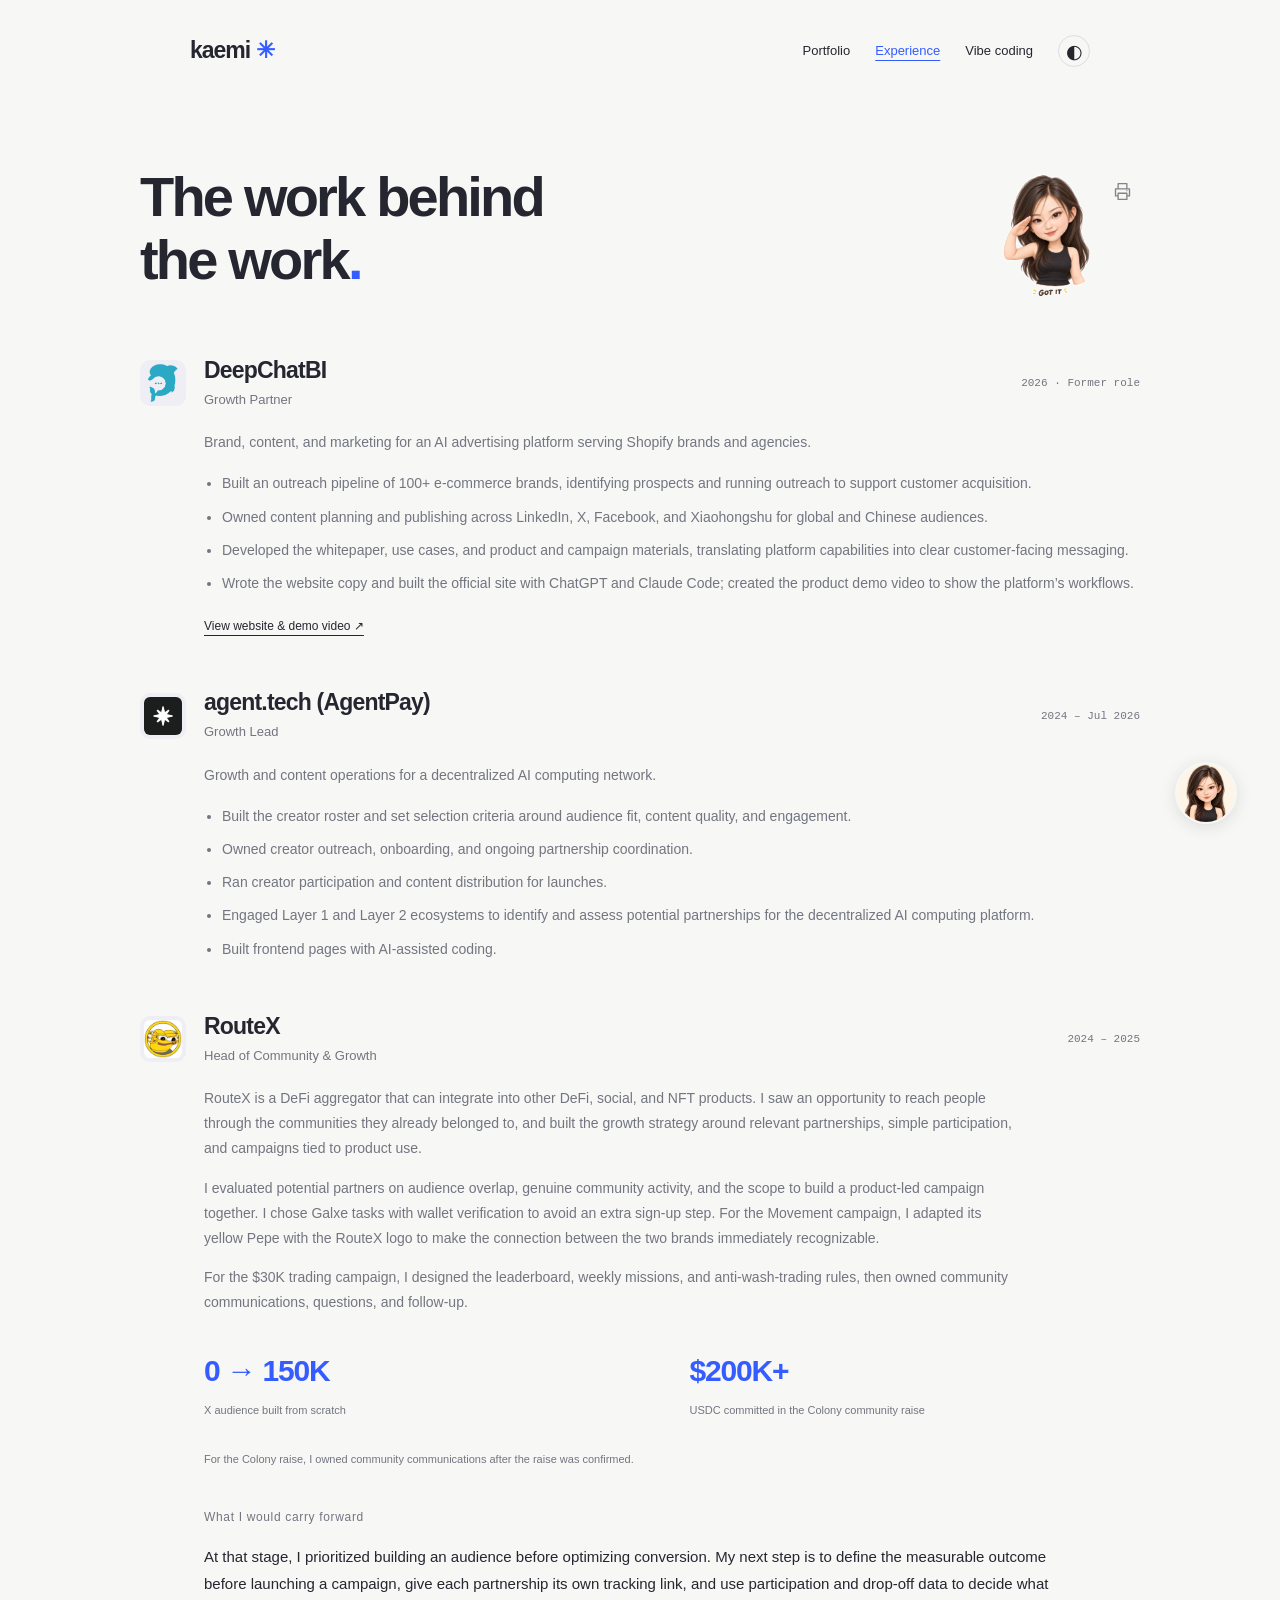
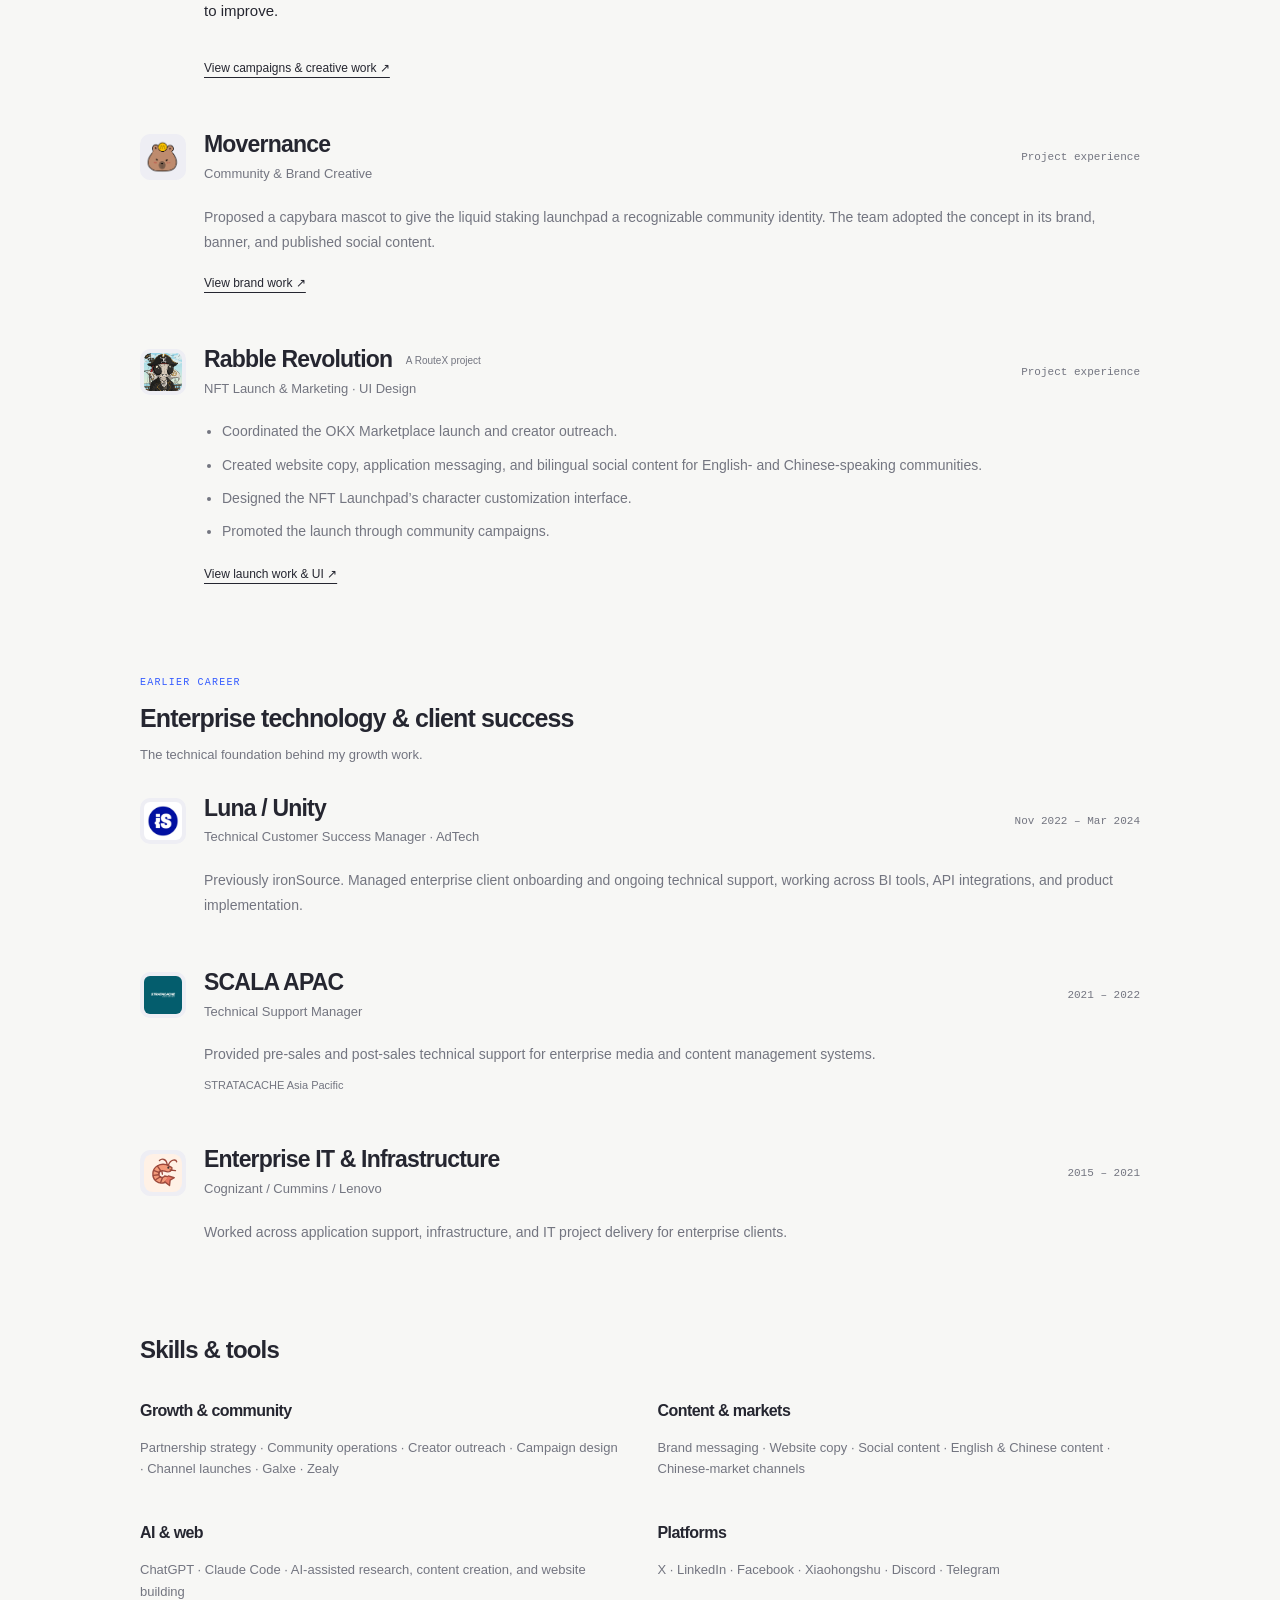
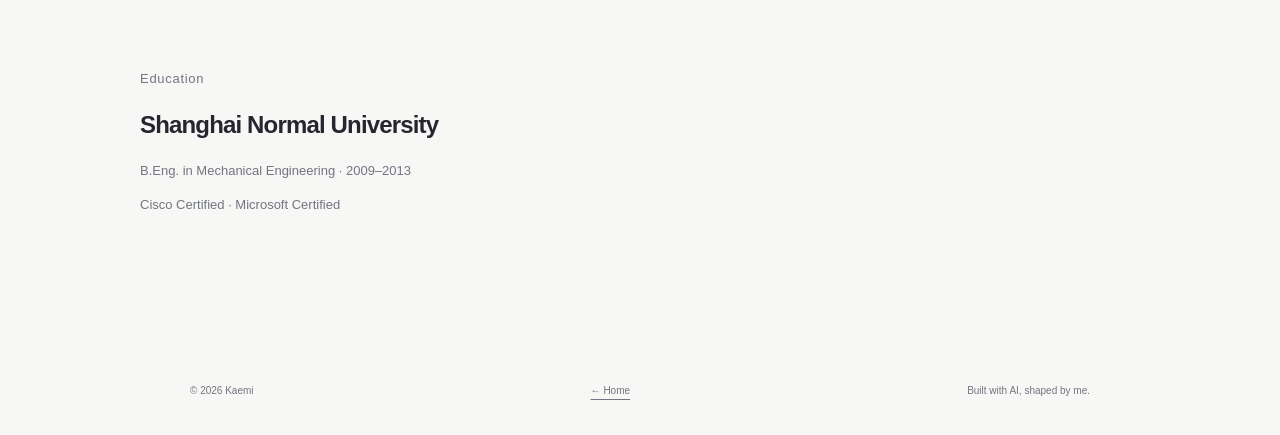
==== commit 2a9e3c81: "polish chatbot" ====
--- a/cv.html
+++ b/cv.html
@@ -1 +1 @@
-<!doctype html><html lang="en"><head><meta charset="utf-8"><meta name="viewport" content="width=device-width,initial-scale=1"><meta name="description" content="Kaemi (Jing Zhu) — growth marketing, community and creative work for early-stage AI startups."><title>Experience — Kaemi</title><link rel="stylesheet" href="styles.css?v=20261023f"></head><body class="subpage"><a class="skip" href="#main">Skip to content</a><header><a class="wordmark" href="index.html">kaemi<span>✳</span></a><nav aria-label="Main navigation"><a href="work.html">Portfolio</a><a href="cv.html">Experience</a><a href="vibe.html">Vibe coding</a><button id="theme" aria-label="Switch color theme" title="Switch color theme">◐</button></nav></header><main id="main" class="experience-page"><div class="page-intro" id="top"><h1>The work behind<br>the work<span class="accent">.</span></h1><img class="page-kaemi" src="assets/kaemi-stickers/got-it.png" alt="" width="110" height="140"><button class="print print-icon" onclick="window.print()" aria-label="Print or save as PDF" title="Print / Save as PDF"><svg viewBox="0 0 24 24" fill="none" aria-hidden="true"><path d="M7 8V3h10v5M7 17H4V9h16v8h-3M7 14h10v7H7zM17 11h.01" stroke="currentColor" stroke-width="1.5" stroke-linecap="round" stroke-linejoin="round"/></svg></button></div><article class="experience-role" id="deepchatbi"><div class="experience-role-heading"><img src="assets/logo-deepchatbi.png" alt="" class="experience-logo"><div><h2>DeepChatBI</h2><p class="role-title">Growth Partner</p></div><span class="role-date">2026 · Former role</span></div><div class="experience-body"><p>Brand, content, and marketing for an AI advertising platform serving Shopify brands and agencies.</p><ul><li>Built an outreach pipeline of 100+ e-commerce brands, identifying prospects and running outreach to support customer acquisition.</li><li>Owned content planning and publishing across LinkedIn, X, Facebook, and Xiaohongshu for global and Chinese audiences.</li><li>Developed the whitepaper, use cases, and product and campaign materials, translating platform capabilities into clear customer-facing messaging.</li><li>Wrote the website copy and built the official site with ChatGPT and Claude Code; created the product demo video to show the platform’s workflows.</li></ul><a href="work.html#deepchatbi">View website & demo video ↗</a></div></article><article class="experience-role" id="agent-tech"><div class="experience-role-heading"><img src="assets/logo-agent.jpg" alt="" class="experience-logo"><div><h2>agent.tech (AgentPay)</h2><p class="role-title">Growth Lead</p></div><span class="role-date">2024 – Jul 2026</span></div><div class="experience-body"><p>Growth and content operations for a decentralized AI computing network.</p><ul><li>Built the creator roster and set selection criteria around audience fit, content quality, and engagement.</li><li>Owned creator outreach, onboarding, and ongoing partnership coordination.</li><li>Ran creator participation and content distribution for launches.</li><li>Engaged Layer 1 and Layer 2 ecosystems to identify and assess potential partnerships for the decentralized AI computing platform.</li><li>Built frontend pages with AI-assisted coding.</li></ul></div></article><article class="experience-role" id="routex"><div class="experience-role-heading"><img src="assets/logo-routex.jpg" alt="" class="experience-logo"><div><h2>RouteX</h2><p class="role-title">Head of Community & Growth</p></div><span class="role-date">2024 – 2025</span></div><div class="experience-body"><section class="strategy-overview"><p>RouteX is a DeFi aggregator that can integrate into other DeFi, social, and NFT products. I saw an opportunity to reach people through the communities they already belonged to, and built the growth strategy around relevant partnerships, simple participation, and campaigns tied to product use.</p><p>I evaluated potential partners on audience overlap, genuine community activity, and the scope to build a product-led campaign together. I chose Galxe tasks with wallet verification to avoid an extra sign-up step. For the Movement campaign, I adapted its yellow Pepe with the RouteX logo to make the connection between the two brands immediately recognizable.</p><p>For the $30K trading campaign, I designed the leaderboard, weekly missions, and anti-wash-trading rules, then owned community communications, questions, and follow-up.</p><div class="outcome-strip routex-outcomes"><div><strong>0 → 150K</strong><span>X audience built from scratch</span></div><div><strong>$200K+</strong><span>USDC committed in the Colony community raise</span></div></div><p class="scope-note">For the Colony raise, I owned community communications after the raise was confirmed.</p></section><section class="strategy-reflection"><p class="eyebrow">What I would carry forward</p><p>At that stage, I prioritized building an audience before optimizing conversion. My next step is to define the measurable outcome before launching a campaign, give each partnership its own tracking link, and use participation and drop-off data to decide what to improve.</p></section><a href="work.html#routex">View campaigns & creative work ↗</a></div></article><article class="experience-role" id="movernance"><div class="experience-role-heading"><img src="assets/logo-movernance.png" alt="" class="experience-logo"><div><h2>Movernance</h2><p class="role-title">Community & Brand Creative</p></div><span class="role-date">Project experience</span></div><div class="experience-body"><p>Proposed a capybara mascot to give the liquid staking launchpad a recognizable community identity. The team adopted the concept in its brand, banner, and published social content.</p><a href="work.html#movernance">View brand work ↗</a></div></article><article class="experience-role" id="rabble"><div class="experience-role-heading"><img src="assets/logo-rr.png" alt="" class="experience-logo"><div><h2>Rabble Revolution <span class="parent-project">A RouteX project</span></h2><p class="role-title">NFT Launch & Marketing · UI Design</p></div><span class="role-date">Project experience</span></div><div class="experience-body"><ul><li>Coordinated the OKX Marketplace launch and creator outreach.</li><li>Created website copy, application messaging, and bilingual social content for English- and Chinese-speaking communities.</li><li>Designed the NFT Launchpad’s character customization interface.</li><li>Promoted the launch through community campaigns.</li></ul><a href="work.html#rabble">View launch work & UI ↗</a></div></article><div class="career-divider"><span>Earlier career</span><h2>Enterprise technology & client success</h2><p>The technical foundation behind my growth work.</p></div><article class="experience-role" id="unity"><div class="experience-role-heading"><img src="assets/logo-ironsource.png" alt="" class="experience-logo"><div><h2>Luna / Unity</h2><p class="role-title">Technical Customer Success Manager · AdTech</p></div><span class="role-date">Nov 2022 – Mar 2024</span></div><div class="experience-body"><p>Previously ironSource. Managed enterprise client onboarding and ongoing technical support, working across BI tools, API integrations, and product implementation.</p></div></article><article class="experience-role" id="scala"><div class="experience-role-heading"><img src="assets/logo-stratacache.png" alt="" class="experience-logo"><div><h2>SCALA APAC</h2><p class="role-title">Technical Support Manager</p></div><span class="role-date">2021 – 2022</span></div><div class="experience-body"><p>Provided pre-sales and post-sales technical support for enterprise media and content management systems. <span class="company-context">STRATACACHE Asia Pacific</span></p></div></article><article class="experience-role" id="enterprise-it"><div class="experience-role-heading"><img src="assets/logo-shrimp.svg" alt="" class="experience-logo"><div><h2>Enterprise IT & Infrastructure</h2><p class="role-title">Cognizant / Cummins / Lenovo</p></div><span class="role-date">2015 – 2021</span></div><div class="experience-body"><p>Worked across application support, infrastructure, and IT project delivery for enterprise clients.</p></div></article><section class="experience-skills"><h2>Skills & tools</h2><div class="skill-columns"><div><h3>Growth & community</h3><p>Partnership strategy · Community operations · Creator outreach · Campaign design · Channel launches · Galxe · Zealy</p></div><div><h3>Content & markets</h3><p>Brand messaging · Website copy · Social content · English & Chinese content · Chinese-market channels</p></div><div><h3>AI & web</h3><p>ChatGPT · Claude Code · AI-assisted research, content creation, and website building</p></div><div><h3>Platforms</h3><p>X · LinkedIn · Facebook · Xiaohongshu · Discord · Telegram</p></div></div></section><section class="experience-education"><p class="eyebrow">Education</p><h2>Shanghai Normal University</h2><p>B.Eng. in Mechanical Engineering · 2009–2013</p><p>Cisco Certified · Microsoft Certified</p></section></main><footer><span>© <span id="year">2026</span> Kaemi</span><a href="index.html">← Home</a><span>Built with AI, shaped by me.</span></footer><script src="script.js?v=20261023b"></script><div class="kaemi-guide"><section id="kaemi-panel" class="kaemi-panel" role="dialog" aria-labelledby="kaemi-guide-title" hidden><div class="guide-heading"><div><h2 id="kaemi-guide-title">A little help?</h2><p>A few shortcuts around my work.</p></div><button type="button" class="guide-close" aria-label="Close guide">×</button></div><div class="guide-options" aria-label="Explore"><button type="button" data-guide="about" aria-pressed="true">About me</button><button type="button" data-guide="work" aria-pressed="false">Selected work</button><button type="button" data-guide="experience" aria-pressed="false">Experience</button><button type="button" data-guide="contact" aria-pressed="false">Contact</button></div><div class="guide-answer" aria-live="polite"><p id="guide-answer-text">I work across growth, community, and creative work in tech. I've built an X audience from zero to 150K, and I like helping early-stage teams find their starting point.</p><div id="guide-answer-links"><a href="index.html">Meet Kaemi ↗</a></div></div></section><button type="button" class="kaemi-launcher" aria-label="Open Kaemi's site guide" aria-controls="kaemi-panel" aria-expanded="false"><img src="assets/kaemi-stickers/smile.png" alt="" width="56" height="56"></button></div><script src="guide.js?v=20261023d"></script></body></html>+<!doctype html><html lang="en"><head><meta charset="utf-8"><meta name="viewport" content="width=device-width,initial-scale=1"><meta name="description" content="Kaemi (Jing Zhu) — growth marketing, community and creative work for early-stage AI startups."><title>Experience — Kaemi</title><link rel="stylesheet" href="styles.css?v=20261023n"></head><body class="subpage"><a class="skip" href="#main">Skip to content</a><header><a class="wordmark" href="index.html">kaemi<span>✳</span></a><nav aria-label="Main navigation"><a href="work.html">Portfolio</a><a href="cv.html">Experience</a><a href="vibe.html">Vibe coding</a><button id="theme" aria-label="Switch color theme" title="Switch color theme">◐</button></nav></header><main id="main" class="experience-page"><div class="page-intro" id="top"><h1>The work behind<br>the work<span class="accent">.</span></h1><img class="page-kaemi" src="assets/kaemi-stickers/got-it.png" alt="" width="110" height="140"><button class="print print-icon" onclick="window.print()" aria-label="Print or save as PDF" title="Print / Save as PDF"><svg viewBox="0 0 24 24" fill="none" aria-hidden="true"><path d="M7 8V3h10v5M7 17H4V9h16v8h-3M7 14h10v7H7zM17 11h.01" stroke="currentColor" stroke-width="1.5" stroke-linecap="round" stroke-linejoin="round"/></svg></button></div><article class="experience-role" id="deepchatbi"><div class="experience-role-heading"><img src="assets/logo-deepchatbi.png" alt="" class="experience-logo"><div><h2>DeepChatBI</h2><p class="role-title">Growth Partner</p></div><span class="role-date">2026 · Former role</span></div><div class="experience-body"><p>Brand, content, and marketing for an AI advertising platform serving Shopify brands and agencies.</p><ul><li>Built an outreach pipeline of 100+ e-commerce brands, identifying prospects and running outreach to support customer acquisition.</li><li>Owned content planning and publishing across LinkedIn, X, Facebook, and Xiaohongshu for global and Chinese audiences.</li><li>Developed the whitepaper, use cases, and product and campaign materials, translating platform capabilities into clear customer-facing messaging.</li><li>Wrote the website copy and built the official site with ChatGPT and Claude Code; created the product demo video to show the platform’s workflows.</li></ul><a href="work.html#deepchatbi">View website & demo video ↗</a></div></article><article class="experience-role" id="agent-tech"><div class="experience-role-heading"><img src="assets/logo-agent.jpg" alt="" class="experience-logo"><div><h2>agent.tech (AgentPay)</h2><p class="role-title">Growth Lead</p></div><span class="role-date">2024 – Jul 2026</span></div><div class="experience-body"><p>Growth and content operations for a decentralized AI computing network.</p><ul><li>Built the creator roster and set selection criteria around audience fit, content quality, and engagement.</li><li>Owned creator outreach, onboarding, and ongoing partnership coordination.</li><li>Ran creator participation and content distribution for launches.</li><li>Engaged Layer 1 and Layer 2 ecosystems to identify and assess potential partnerships for the decentralized AI computing platform.</li><li>Built frontend pages with AI-assisted coding.</li></ul></div></article><article class="experience-role" id="routex"><div class="experience-role-heading"><img src="assets/logo-routex.jpg" alt="" class="experience-logo"><div><h2>RouteX</h2><p class="role-title">Head of Community & Growth</p></div><span class="role-date">2024 – 2025</span></div><div class="experience-body"><section class="strategy-overview"><p>RouteX is a DeFi aggregator that can integrate into other DeFi, social, and NFT products. I saw an opportunity to reach people through the communities they already belonged to, and built the growth strategy around relevant partnerships, simple participation, and campaigns tied to product use.</p><p>I evaluated potential partners on audience overlap, genuine community activity, and the scope to build a product-led campaign together. I chose Galxe tasks with wallet verification to avoid an extra sign-up step. For the Movement campaign, I adapted its yellow Pepe with the RouteX logo to make the connection between the two brands immediately recognizable.</p><p>For the $30K trading campaign, I designed the leaderboard, weekly missions, and anti-wash-trading rules, then owned community communications, questions, and follow-up.</p><div class="outcome-strip routex-outcomes"><div><strong>0 → 150K</strong><span>X audience built from scratch</span></div><div><strong>$200K+</strong><span>USDC committed in the Colony community raise</span></div></div><p class="scope-note">For the Colony raise, I owned community communications after the raise was confirmed.</p></section><section class="strategy-reflection"><p class="eyebrow">What I would carry forward</p><p>At that stage, I prioritized building an audience before optimizing conversion. My next step is to define the measurable outcome before launching a campaign, give each partnership its own tracking link, and use participation and drop-off data to decide what to improve.</p></section><a href="work.html#routex">View campaigns & creative work ↗</a></div></article><article class="experience-role" id="movernance"><div class="experience-role-heading"><img src="assets/logo-movernance.png" alt="" class="experience-logo"><div><h2>Movernance</h2><p class="role-title">Community & Brand Creative</p></div><span class="role-date">Project experience</span></div><div class="experience-body"><p>Proposed a capybara mascot to give the liquid staking launchpad a recognizable community identity. The team adopted the concept in its brand, banner, and published social content.</p><a href="work.html#movernance">View brand work ↗</a></div></article><article class="experience-role" id="rabble"><div class="experience-role-heading"><img src="assets/logo-rr.png" alt="" class="experience-logo"><div><h2>Rabble Revolution <span class="parent-project">A RouteX project</span></h2><p class="role-title">NFT Launch & Marketing · UI Design</p></div><span class="role-date">Project experience</span></div><div class="experience-body"><ul><li>Coordinated the OKX Marketplace launch and creator outreach.</li><li>Created website copy, application messaging, and bilingual social content for English- and Chinese-speaking communities.</li><li>Designed the NFT Launchpad’s character customization interface.</li><li>Promoted the launch through community campaigns.</li></ul><a href="work.html#rabble">View launch work & UI ↗</a></div></article><div class="career-divider"><span>Earlier career</span><h2>Enterprise technology & client success</h2><p>The technical foundation behind my growth work.</p></div><article class="experience-role" id="unity"><div class="experience-role-heading"><img src="assets/logo-ironsource.png" alt="" class="experience-logo"><div><h2>Luna / Unity</h2><p class="role-title">Technical Customer Success Manager · AdTech</p></div><span class="role-date">Nov 2022 – Mar 2024</span></div><div class="experience-body"><p>Previously ironSource. Managed enterprise client onboarding and ongoing technical support, working across BI tools, API integrations, and product implementation.</p></div></article><article class="experience-role" id="scala"><div class="experience-role-heading"><img src="assets/logo-stratacache.png" alt="" class="experience-logo"><div><h2>SCALA APAC</h2><p class="role-title">Technical Support Manager</p></div><span class="role-date">2021 – 2022</span></div><div class="experience-body"><p>Provided pre-sales and post-sales technical support for enterprise media and content management systems. <span class="company-context">STRATACACHE Asia Pacific</span></p></div></article><article class="experience-role" id="enterprise-it"><div class="experience-role-heading"><img src="assets/logo-shrimp.svg" alt="" class="experience-logo"><div><h2>Enterprise IT & Infrastructure</h2><p class="role-title">Cognizant / Cummins / Lenovo</p></div><span class="role-date">2015 – 2021</span></div><div class="experience-body"><p>Worked across application support, infrastructure, and IT project delivery for enterprise clients.</p></div></article><section class="experience-skills"><h2>Skills & tools</h2><div class="skill-columns"><div><h3>Growth & community</h3><p>Partnership strategy · Community operations · Creator outreach · Campaign design · Channel launches · Galxe · Zealy</p></div><div><h3>Content & markets</h3><p>Brand messaging · Website copy · Social content · English & Chinese content · Chinese-market channels</p></div><div><h3>AI & web</h3><p>ChatGPT · Claude Code · AI-assisted research, content creation, and website building</p></div><div><h3>Platforms</h3><p>X · LinkedIn · Facebook · Xiaohongshu · Discord · Telegram</p></div></div></section><section class="experience-education"><p class="eyebrow">Education</p><h2>Shanghai Normal University</h2><p>B.Eng. in Mechanical Engineering · 2009–2013</p><p>Cisco Certified · Microsoft Certified</p></section></main><footer><span>© <span id="year">2026</span> Kaemi</span><a href="index.html">← Home</a><span>Built with AI, shaped by me.</span></footer><script src="script.js?v=20261023b"></script><div class="kaemi-guide"><section id="kaemi-panel" class="kaemi-panel" role="dialog" aria-labelledby="kaemi-guide-title" hidden><div class="guide-heading"><h2 id="kaemi-guide-title">GM <span aria-hidden="true">☀</span></h2><button type="button" class="guide-close" aria-label="Close guide">×</button></div><nav class="guide-shortcuts" aria-label="Explore"><a href="work.html">Portfolio <span>↗</span></a><a href="cv.html">Experience <span>↗</span></a><a href="vibe.html">Vibe coding <span>↗</span></a></nav></section><button type="button" class="kaemi-launcher" aria-label="Open Kaemi's site guide" aria-controls="kaemi-panel" aria-expanded="false"><img src="assets/kaemi-stickers/smile.png" alt="" width="56" height="56"></button></div><script src="guide.js?v=20261023k"></script></body></html>
--- a/styles.css
+++ b/styles.css
@@ -132,3 +132,35 @@
 
 .kaemi-guide{right:43px}.home-contact>div{gap:18px}.home-contact .contact-icon{display:inline-flex;width:26px;height:28px;align-items:center;justify-content:center;color:var(--muted)}.contact-icon svg{width:19px;height:19px}.home-contact .contact-icon:hover{color:var(--ink)}#little-mood{min-width:205px;display:inline-block}
 @media(max-width:700px){.kaemi-guide{right:34px}}
+
+.home-name-line{display:flex;align-items:baseline;gap:18px;flex-wrap:wrap;margin-bottom:22px}.home-name-line .name-mark{margin:0}.home-name-line .home-role{margin:0;font-size:19px;white-space:nowrap;letter-spacing:-.03em}
+@media(max-width:600px){.home-name-line{gap:12px}.home-name-line .home-role{font-size:16px}}
+
+.home-position{font:11px/1.7 ui-monospace,SFMono-Regular,Consolas,monospace;letter-spacing:.045em;color:var(--ink);margin:0 0 25px}.home-position>span{display:block}.home-position>span+span{color:var(--muted);font-size:10px}.home-facts{margin-top:28px;font:10px/1.8 ui-monospace,monospace;color:var(--muted)}.home-weather{display:flex;align-items:center;gap:9px;flex-wrap:wrap;margin-bottom:7px}.weather-credit{text-decoration:none;opacity:.55}.home-facts #little-mood{border:0;background:none;padding:0;color:inherit;font:inherit;text-align:left;cursor:pointer}.home-signoff{margin:23px 0 0;font-size:10px}.homepage .home-main{padding-bottom:45px}
+
+.home-position{font-size:15px;line-height:1.65;letter-spacing:.04em;margin:0 0 25px;font-weight:550}.home-position>span+span{font-size:12px;color:var(--ink);font-weight:400;letter-spacing:.025em;margin-top:3px}
+@media(max-width:600px){.home-position{font-size:14px}.home-position>span+span{font-size:11px}}
+
+.home-bio .prose-link{color:var(--ink);text-decoration-color:#b367ef;text-decoration-thickness:2px;text-underline-offset:4px}.home-bio .prose-link:hover{color:var(--accent)}.kaemi-panel{width:235px;padding:21px}.guide-heading h2{font-size:23px;margin:0}.guide-shortcuts{display:flex;flex-direction:column;align-items:stretch;gap:0;margin-top:14px}.guide-shortcuts a{display:flex;justify-content:space-between;gap:25px;padding:9px 0;font-size:14px;text-decoration:none}.guide-shortcuts a span{color:var(--muted)}.kaemi-launcher{overflow:visible;position:relative}.kaemi-launcher img{border-radius:50%;transform:none}.kaemi-launcher::after{content:'';position:absolute;inset:-5px;border:1px solid #b367ef;border-radius:50%;opacity:0;pointer-events:none;animation:guide-nudge 12s 3s infinite}.kaemi-launcher[aria-expanded=true]::after{animation:none;opacity:0}@keyframes guide-nudge{0%,22%,100%{opacity:0;transform:scale(1)}3%,13%{opacity:.55;transform:scale(1)}10%,20%{opacity:0;transform:scale(1.28)}}@media(prefers-reduced-motion:reduce){.kaemi-launcher::after{animation:none}}
+
+.home-bio .prose-link{text-decoration:none;white-space:nowrap}.home-bio .prose-link .ink-mark{color:inherit}.prose-arrow{font-size:.85em;display:inline-block;color:var(--muted)}.home-bio .prose-link:hover .prose-arrow{color:var(--accent)}
+
+.kaemi-panel{width:215px;padding:18px 20px;border-radius:11px;box-shadow:0 5px 22px #191a210c;border-color:var(--line)}.guide-heading{align-items:center}.guide-heading h2{font:400 13px/1.5 ui-monospace,SFMono-Regular,Consolas,monospace;letter-spacing:.06em;color:var(--muted);margin:0}.guide-heading h2 span{margin-left:3px;font-size:14px;color:#b58b56}.guide-close{font-size:18px;width:20px;height:22px;opacity:.6}.guide-shortcuts{margin-top:12px}.guide-shortcuts a{font-size:13px;padding:8px 0;font-weight:400}.guide-shortcuts a span{font-size:12px;opacity:.7}
+
+/* A small constellation of handwritten routes around Kaemi. */
+.kaemi-panel{width:235px;height:215px;right:0;bottom:70px;padding:0;border:0;border-radius:0;background:transparent;box-shadow:none;overflow:visible;max-height:none}
+.kaemi-panel .guide-heading{position:absolute;right:5px;bottom:4px;display:block;transform:rotate(5deg)}
+.kaemi-panel .guide-heading h2{font-size:16px;letter-spacing:.02em;color:var(--ink);font-weight:400;background:var(--bg);border-radius:50%;padding:7px 12px}
+.kaemi-panel .guide-close{display:none}
+.kaemi-panel .guide-shortcuts{position:absolute;inset:0;display:block;margin:0}
+.kaemi-panel .guide-shortcuts a{position:absolute;display:inline-flex;align-items:baseline;gap:10px;width:max-content;padding:7px 10px;font-size:14px;color:var(--ink);background:var(--bg);border-radius:45%;isolation:isolate;animation:route-appear .25s ease-out both}
+.kaemi-panel .guide-shortcuts a::after{content:'';position:absolute;left:9px;right:27px;bottom:2px;height:8px;pointer-events:none;background:url("data:image/svg+xml,%3Csvg xmlns='http://www.w3.org/2000/svg' viewBox='0 0 120 12' preserveAspectRatio='none'%3E%3Cpath d='M3 8C24 3 42 9 64 6S98 3 117 5M9 10C41 7 70 10 109 7' fill='none' stroke='%23b367ef' stroke-width='2.3' stroke-linecap='round'/%3E%3C/svg%3E") center/100% 100% no-repeat}
+.kaemi-panel .guide-shortcuts a:nth-child(1){left:12px;top:123px;rotate:-8deg}
+.kaemi-panel .guide-shortcuts a:nth-child(2){left:5px;top:62px;rotate:-3deg;animation-delay:.045s}
+.kaemi-panel .guide-shortcuts a:nth-child(3){right:0;top:12px;rotate:5deg;animation-delay:.09s}
+.kaemi-panel .guide-shortcuts a:hover{color:var(--accent)}.kaemi-panel .guide-shortcuts a span{opacity:1}
+@keyframes route-appear{from{opacity:0;transform:translate(8px,9px)}to{opacity:1;transform:translate(0,0)}}
+@media(max-width:600px){.kaemi-panel{width:215px;height:205px}.kaemi-panel .guide-shortcuts a{font-size:13px}}
+@media(prefers-reduced-motion:reduce){.kaemi-panel .guide-shortcuts a{animation:none}}
+
+.kaemi-panel .guide-close{display:block;position:absolute;width:1px;height:1px;overflow:hidden;clip-path:inset(50%);padding:0}.kaemi-panel .guide-close:focus-visible{clip-path:none;overflow:visible;width:25px;height:25px;right:-22px;top:6px;background:var(--bg)}
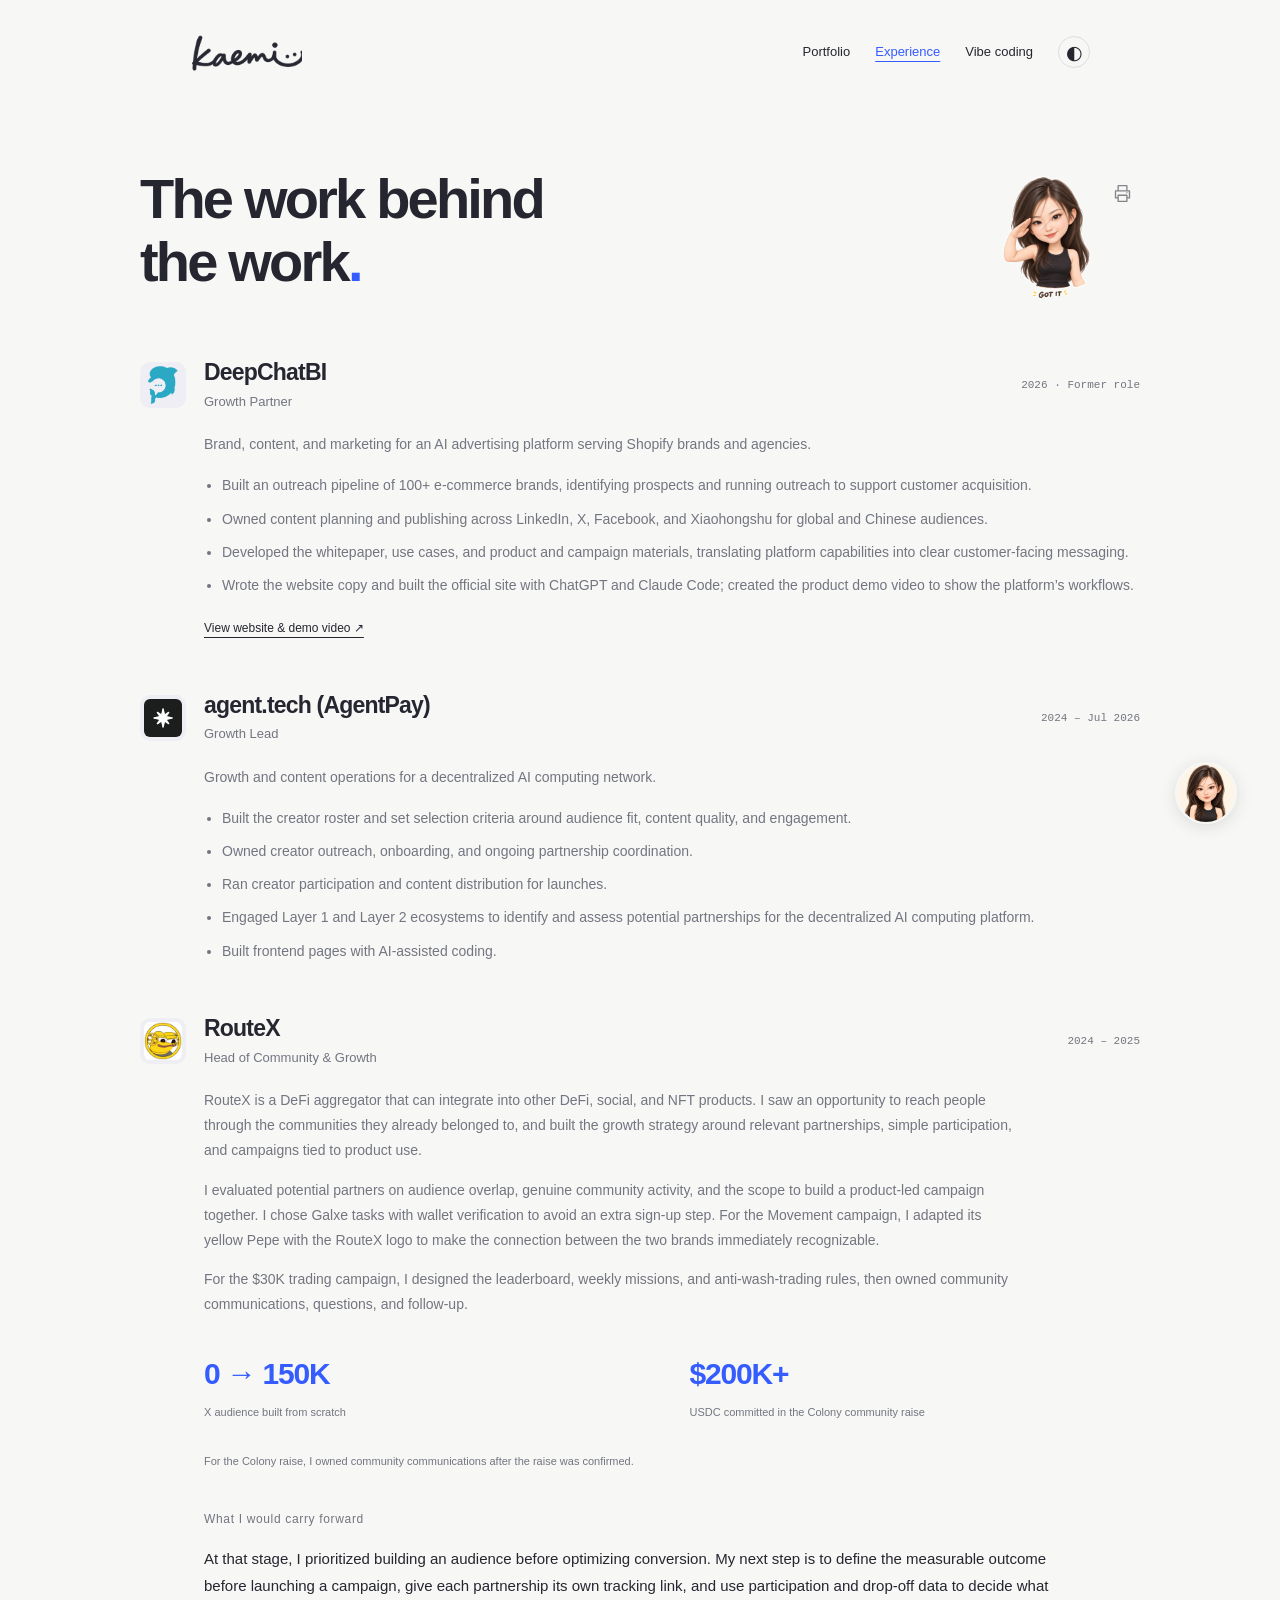
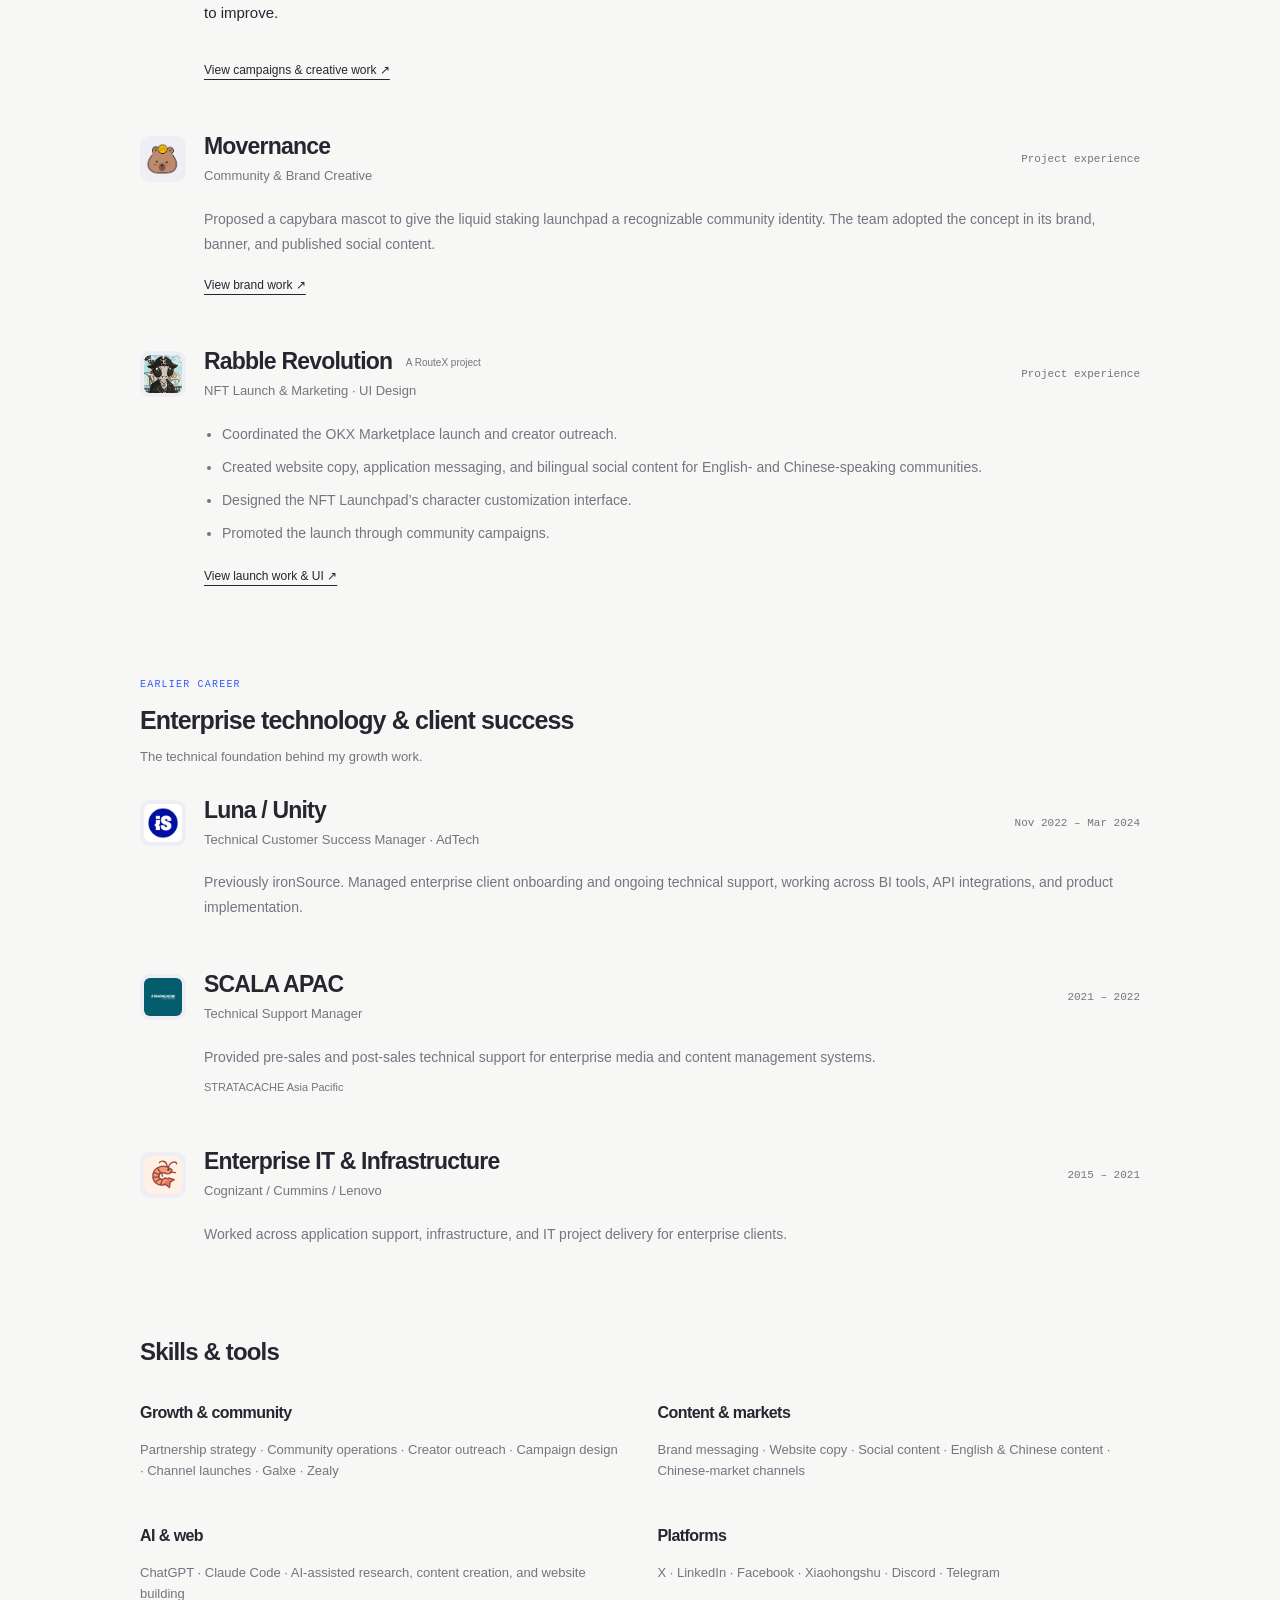
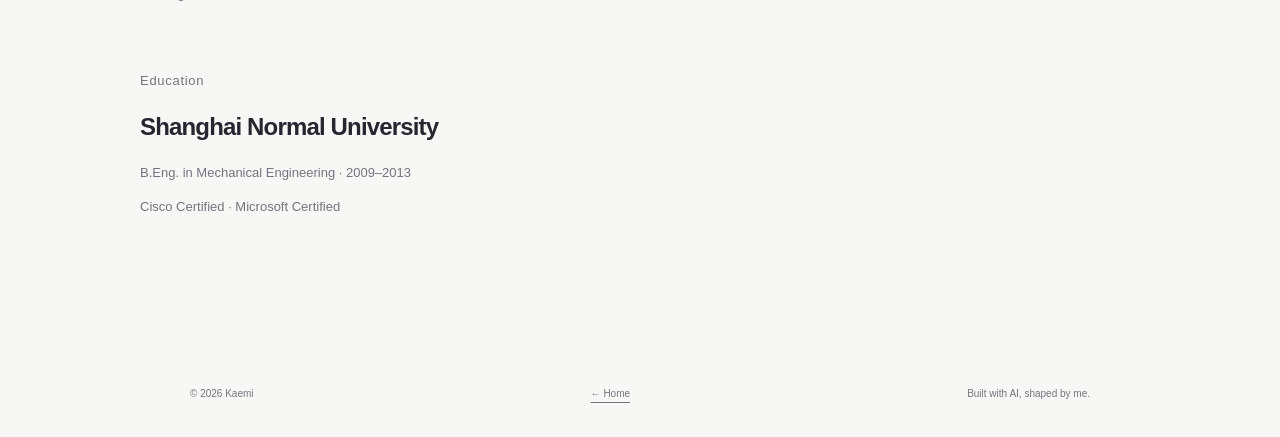
==== commit 9d8db287: "update signature" ====
--- a/cv.html
+++ b/cv.html
@@ -1 +1 @@
-<!doctype html><html lang="en"><head><meta charset="utf-8"><meta name="viewport" content="width=device-width,initial-scale=1"><meta name="description" content="Kaemi (Jing Zhu) — growth marketing, community and creative work for early-stage AI startups."><title>Experience — Kaemi</title><link rel="stylesheet" href="styles.css?v=20261023n"></head><body class="subpage"><a class="skip" href="#main">Skip to content</a><header><a class="wordmark" href="index.html">kaemi<span>✳</span></a><nav aria-label="Main navigation"><a href="work.html">Portfolio</a><a href="cv.html">Experience</a><a href="vibe.html">Vibe coding</a><button id="theme" aria-label="Switch color theme" title="Switch color theme">◐</button></nav></header><main id="main" class="experience-page"><div class="page-intro" id="top"><h1>The work behind<br>the work<span class="accent">.</span></h1><img class="page-kaemi" src="assets/kaemi-stickers/got-it.png" alt="" width="110" height="140"><button class="print print-icon" onclick="window.print()" aria-label="Print or save as PDF" title="Print / Save as PDF"><svg viewBox="0 0 24 24" fill="none" aria-hidden="true"><path d="M7 8V3h10v5M7 17H4V9h16v8h-3M7 14h10v7H7zM17 11h.01" stroke="currentColor" stroke-width="1.5" stroke-linecap="round" stroke-linejoin="round"/></svg></button></div><article class="experience-role" id="deepchatbi"><div class="experience-role-heading"><img src="assets/logo-deepchatbi.png" alt="" class="experience-logo"><div><h2>DeepChatBI</h2><p class="role-title">Growth Partner</p></div><span class="role-date">2026 · Former role</span></div><div class="experience-body"><p>Brand, content, and marketing for an AI advertising platform serving Shopify brands and agencies.</p><ul><li>Built an outreach pipeline of 100+ e-commerce brands, identifying prospects and running outreach to support customer acquisition.</li><li>Owned content planning and publishing across LinkedIn, X, Facebook, and Xiaohongshu for global and Chinese audiences.</li><li>Developed the whitepaper, use cases, and product and campaign materials, translating platform capabilities into clear customer-facing messaging.</li><li>Wrote the website copy and built the official site with ChatGPT and Claude Code; created the product demo video to show the platform’s workflows.</li></ul><a href="work.html#deepchatbi">View website & demo video ↗</a></div></article><article class="experience-role" id="agent-tech"><div class="experience-role-heading"><img src="assets/logo-agent.jpg" alt="" class="experience-logo"><div><h2>agent.tech (AgentPay)</h2><p class="role-title">Growth Lead</p></div><span class="role-date">2024 – Jul 2026</span></div><div class="experience-body"><p>Growth and content operations for a decentralized AI computing network.</p><ul><li>Built the creator roster and set selection criteria around audience fit, content quality, and engagement.</li><li>Owned creator outreach, onboarding, and ongoing partnership coordination.</li><li>Ran creator participation and content distribution for launches.</li><li>Engaged Layer 1 and Layer 2 ecosystems to identify and assess potential partnerships for the decentralized AI computing platform.</li><li>Built frontend pages with AI-assisted coding.</li></ul></div></article><article class="experience-role" id="routex"><div class="experience-role-heading"><img src="assets/logo-routex.jpg" alt="" class="experience-logo"><div><h2>RouteX</h2><p class="role-title">Head of Community & Growth</p></div><span class="role-date">2024 – 2025</span></div><div class="experience-body"><section class="strategy-overview"><p>RouteX is a DeFi aggregator that can integrate into other DeFi, social, and NFT products. I saw an opportunity to reach people through the communities they already belonged to, and built the growth strategy around relevant partnerships, simple participation, and campaigns tied to product use.</p><p>I evaluated potential partners on audience overlap, genuine community activity, and the scope to build a product-led campaign together. I chose Galxe tasks with wallet verification to avoid an extra sign-up step. For the Movement campaign, I adapted its yellow Pepe with the RouteX logo to make the connection between the two brands immediately recognizable.</p><p>For the $30K trading campaign, I designed the leaderboard, weekly missions, and anti-wash-trading rules, then owned community communications, questions, and follow-up.</p><div class="outcome-strip routex-outcomes"><div><strong>0 → 150K</strong><span>X audience built from scratch</span></div><div><strong>$200K+</strong><span>USDC committed in the Colony community raise</span></div></div><p class="scope-note">For the Colony raise, I owned community communications after the raise was confirmed.</p></section><section class="strategy-reflection"><p class="eyebrow">What I would carry forward</p><p>At that stage, I prioritized building an audience before optimizing conversion. My next step is to define the measurable outcome before launching a campaign, give each partnership its own tracking link, and use participation and drop-off data to decide what to improve.</p></section><a href="work.html#routex">View campaigns & creative work ↗</a></div></article><article class="experience-role" id="movernance"><div class="experience-role-heading"><img src="assets/logo-movernance.png" alt="" class="experience-logo"><div><h2>Movernance</h2><p class="role-title">Community & Brand Creative</p></div><span class="role-date">Project experience</span></div><div class="experience-body"><p>Proposed a capybara mascot to give the liquid staking launchpad a recognizable community identity. The team adopted the concept in its brand, banner, and published social content.</p><a href="work.html#movernance">View brand work ↗</a></div></article><article class="experience-role" id="rabble"><div class="experience-role-heading"><img src="assets/logo-rr.png" alt="" class="experience-logo"><div><h2>Rabble Revolution <span class="parent-project">A RouteX project</span></h2><p class="role-title">NFT Launch & Marketing · UI Design</p></div><span class="role-date">Project experience</span></div><div class="experience-body"><ul><li>Coordinated the OKX Marketplace launch and creator outreach.</li><li>Created website copy, application messaging, and bilingual social content for English- and Chinese-speaking communities.</li><li>Designed the NFT Launchpad’s character customization interface.</li><li>Promoted the launch through community campaigns.</li></ul><a href="work.html#rabble">View launch work & UI ↗</a></div></article><div class="career-divider"><span>Earlier career</span><h2>Enterprise technology & client success</h2><p>The technical foundation behind my growth work.</p></div><article class="experience-role" id="unity"><div class="experience-role-heading"><img src="assets/logo-ironsource.png" alt="" class="experience-logo"><div><h2>Luna / Unity</h2><p class="role-title">Technical Customer Success Manager · AdTech</p></div><span class="role-date">Nov 2022 – Mar 2024</span></div><div class="experience-body"><p>Previously ironSource. Managed enterprise client onboarding and ongoing technical support, working across BI tools, API integrations, and product implementation.</p></div></article><article class="experience-role" id="scala"><div class="experience-role-heading"><img src="assets/logo-stratacache.png" alt="" class="experience-logo"><div><h2>SCALA APAC</h2><p class="role-title">Technical Support Manager</p></div><span class="role-date">2021 – 2022</span></div><div class="experience-body"><p>Provided pre-sales and post-sales technical support for enterprise media and content management systems. <span class="company-context">STRATACACHE Asia Pacific</span></p></div></article><article class="experience-role" id="enterprise-it"><div class="experience-role-heading"><img src="assets/logo-shrimp.svg" alt="" class="experience-logo"><div><h2>Enterprise IT & Infrastructure</h2><p class="role-title">Cognizant / Cummins / Lenovo</p></div><span class="role-date">2015 – 2021</span></div><div class="experience-body"><p>Worked across application support, infrastructure, and IT project delivery for enterprise clients.</p></div></article><section class="experience-skills"><h2>Skills & tools</h2><div class="skill-columns"><div><h3>Growth & community</h3><p>Partnership strategy · Community operations · Creator outreach · Campaign design · Channel launches · Galxe · Zealy</p></div><div><h3>Content & markets</h3><p>Brand messaging · Website copy · Social content · English & Chinese content · Chinese-market channels</p></div><div><h3>AI & web</h3><p>ChatGPT · Claude Code · AI-assisted research, content creation, and website building</p></div><div><h3>Platforms</h3><p>X · LinkedIn · Facebook · Xiaohongshu · Discord · Telegram</p></div></div></section><section class="experience-education"><p class="eyebrow">Education</p><h2>Shanghai Normal University</h2><p>B.Eng. in Mechanical Engineering · 2009–2013</p><p>Cisco Certified · Microsoft Certified</p></section></main><footer><span>© <span id="year">2026</span> Kaemi</span><a href="index.html">← Home</a><span>Built with AI, shaped by me.</span></footer><script src="script.js?v=20261023b"></script><div class="kaemi-guide"><section id="kaemi-panel" class="kaemi-panel" role="dialog" aria-labelledby="kaemi-guide-title" hidden><div class="guide-heading"><h2 id="kaemi-guide-title">GM <span aria-hidden="true">☀</span></h2><button type="button" class="guide-close" aria-label="Close guide">×</button></div><nav class="guide-shortcuts" aria-label="Explore"><a href="work.html">Portfolio <span>↗</span></a><a href="cv.html">Experience <span>↗</span></a><a href="vibe.html">Vibe coding <span>↗</span></a></nav></section><button type="button" class="kaemi-launcher" aria-label="Open Kaemi's site guide" aria-controls="kaemi-panel" aria-expanded="false"><img src="assets/kaemi-stickers/smile.png" alt="" width="56" height="56"></button></div><script src="guide.js?v=20261023k"></script></body></html>+<!doctype html><html lang="en"><head><meta charset="utf-8"><meta name="viewport" content="width=device-width,initial-scale=1"><meta name="description" content="Kaemi (Jing Zhu) — growth marketing, community and creative work for early-stage AI startups."><title>Experience — Kaemi</title><link rel="stylesheet" href="styles.css?v=20261024b"></head><body class="subpage"><a class="skip" href="#main">Skip to content</a><header><a class="wordmark signature-mark" href="index.html" aria-label="Kaemi home"><span class="signature-art" aria-hidden="true"></span></a><nav aria-label="Main navigation"><a href="work.html">Portfolio</a><a href="cv.html">Experience</a><a href="vibe.html">Vibe coding</a><button id="theme" aria-label="Switch color theme" title="Switch color theme">◐</button></nav></header><main id="main" class="experience-page"><div class="page-intro" id="top"><h1>The work behind<br>the work<span class="accent">.</span></h1><img class="page-kaemi" src="assets/kaemi-stickers/got-it.png" alt="" width="110" height="140"><button class="print print-icon" onclick="window.print()" aria-label="Print or save as PDF" title="Print / Save as PDF"><svg viewBox="0 0 24 24" fill="none" aria-hidden="true"><path d="M7 8V3h10v5M7 17H4V9h16v8h-3M7 14h10v7H7zM17 11h.01" stroke="currentColor" stroke-width="1.5" stroke-linecap="round" stroke-linejoin="round"/></svg></button></div><article class="experience-role" id="deepchatbi"><div class="experience-role-heading"><img src="assets/logo-deepchatbi.png" alt="" class="experience-logo"><div><h2>DeepChatBI</h2><p class="role-title">Growth Partner</p></div><span class="role-date">2026 · Former role</span></div><div class="experience-body"><p>Brand, content, and marketing for an AI advertising platform serving Shopify brands and agencies.</p><ul><li>Built an outreach pipeline of 100+ e-commerce brands, identifying prospects and running outreach to support customer acquisition.</li><li>Owned content planning and publishing across LinkedIn, X, Facebook, and Xiaohongshu for global and Chinese audiences.</li><li>Developed the whitepaper, use cases, and product and campaign materials, translating platform capabilities into clear customer-facing messaging.</li><li>Wrote the website copy and built the official site with ChatGPT and Claude Code; created the product demo video to show the platform’s workflows.</li></ul><a href="work.html#deepchatbi">View website & demo video ↗</a></div></article><article class="experience-role" id="agent-tech"><div class="experience-role-heading"><img src="assets/logo-agent.jpg" alt="" class="experience-logo"><div><h2>agent.tech (AgentPay)</h2><p class="role-title">Growth Lead</p></div><span class="role-date">2024 – Jul 2026</span></div><div class="experience-body"><p>Growth and content operations for a decentralized AI computing network.</p><ul><li>Built the creator roster and set selection criteria around audience fit, content quality, and engagement.</li><li>Owned creator outreach, onboarding, and ongoing partnership coordination.</li><li>Ran creator participation and content distribution for launches.</li><li>Engaged Layer 1 and Layer 2 ecosystems to identify and assess potential partnerships for the decentralized AI computing platform.</li><li>Built frontend pages with AI-assisted coding.</li></ul></div></article><article class="experience-role" id="routex"><div class="experience-role-heading"><img src="assets/logo-routex.jpg" alt="" class="experience-logo"><div><h2>RouteX</h2><p class="role-title">Head of Community & Growth</p></div><span class="role-date">2024 – 2025</span></div><div class="experience-body"><section class="strategy-overview"><p>RouteX is a DeFi aggregator that can integrate into other DeFi, social, and NFT products. I saw an opportunity to reach people through the communities they already belonged to, and built the growth strategy around relevant partnerships, simple participation, and campaigns tied to product use.</p><p>I evaluated potential partners on audience overlap, genuine community activity, and the scope to build a product-led campaign together. I chose Galxe tasks with wallet verification to avoid an extra sign-up step. For the Movement campaign, I adapted its yellow Pepe with the RouteX logo to make the connection between the two brands immediately recognizable.</p><p>For the $30K trading campaign, I designed the leaderboard, weekly missions, and anti-wash-trading rules, then owned community communications, questions, and follow-up.</p><div class="outcome-strip routex-outcomes"><div><strong>0 → 150K</strong><span>X audience built from scratch</span></div><div><strong>$200K+</strong><span>USDC committed in the Colony community raise</span></div></div><p class="scope-note">For the Colony raise, I owned community communications after the raise was confirmed.</p></section><section class="strategy-reflection"><p class="eyebrow">What I would carry forward</p><p>At that stage, I prioritized building an audience before optimizing conversion. My next step is to define the measurable outcome before launching a campaign, give each partnership its own tracking link, and use participation and drop-off data to decide what to improve.</p></section><a href="work.html#routex">View campaigns & creative work ↗</a></div></article><article class="experience-role" id="movernance"><div class="experience-role-heading"><img src="assets/logo-movernance.png" alt="" class="experience-logo"><div><h2>Movernance</h2><p class="role-title">Community & Brand Creative</p></div><span class="role-date">Project experience</span></div><div class="experience-body"><p>Proposed a capybara mascot to give the liquid staking launchpad a recognizable community identity. The team adopted the concept in its brand, banner, and published social content.</p><a href="work.html#movernance">View brand work ↗</a></div></article><article class="experience-role" id="rabble"><div class="experience-role-heading"><img src="assets/logo-rr.png" alt="" class="experience-logo"><div><h2>Rabble Revolution <span class="parent-project">A RouteX project</span></h2><p class="role-title">NFT Launch & Marketing · UI Design</p></div><span class="role-date">Project experience</span></div><div class="experience-body"><ul><li>Coordinated the OKX Marketplace launch and creator outreach.</li><li>Created website copy, application messaging, and bilingual social content for English- and Chinese-speaking communities.</li><li>Designed the NFT Launchpad’s character customization interface.</li><li>Promoted the launch through community campaigns.</li></ul><a href="work.html#rabble">View launch work & UI ↗</a></div></article><div class="career-divider"><span>Earlier career</span><h2>Enterprise technology & client success</h2><p>The technical foundation behind my growth work.</p></div><article class="experience-role" id="unity"><div class="experience-role-heading"><img src="assets/logo-ironsource.png" alt="" class="experience-logo"><div><h2>Luna / Unity</h2><p class="role-title">Technical Customer Success Manager · AdTech</p></div><span class="role-date">Nov 2022 – Mar 2024</span></div><div class="experience-body"><p>Previously ironSource. Managed enterprise client onboarding and ongoing technical support, working across BI tools, API integrations, and product implementation.</p></div></article><article class="experience-role" id="scala"><div class="experience-role-heading"><img src="assets/logo-stratacache.png" alt="" class="experience-logo"><div><h2>SCALA APAC</h2><p class="role-title">Technical Support Manager</p></div><span class="role-date">2021 – 2022</span></div><div class="experience-body"><p>Provided pre-sales and post-sales technical support for enterprise media and content management systems. <span class="company-context">STRATACACHE Asia Pacific</span></p></div></article><article class="experience-role" id="enterprise-it"><div class="experience-role-heading"><img src="assets/logo-shrimp.svg" alt="" class="experience-logo"><div><h2>Enterprise IT & Infrastructure</h2><p class="role-title">Cognizant / Cummins / Lenovo</p></div><span class="role-date">2015 – 2021</span></div><div class="experience-body"><p>Worked across application support, infrastructure, and IT project delivery for enterprise clients.</p></div></article><section class="experience-skills"><h2>Skills & tools</h2><div class="skill-columns"><div><h3>Growth & community</h3><p>Partnership strategy · Community operations · Creator outreach · Campaign design · Channel launches · Galxe · Zealy</p></div><div><h3>Content & markets</h3><p>Brand messaging · Website copy · Social content · English & Chinese content · Chinese-market channels</p></div><div><h3>AI & web</h3><p>ChatGPT · Claude Code · AI-assisted research, content creation, and website building</p></div><div><h3>Platforms</h3><p>X · LinkedIn · Facebook · Xiaohongshu · Discord · Telegram</p></div></div></section><section class="experience-education"><p class="eyebrow">Education</p><h2>Shanghai Normal University</h2><p>B.Eng. in Mechanical Engineering · 2009–2013</p><p>Cisco Certified · Microsoft Certified</p></section></main><footer><span>© <span id="year">2026</span> Kaemi</span><a href="index.html">← Home</a><span>Built with AI, shaped by me.</span></footer><script src="script.js?v=20261023b"></script><div class="kaemi-guide"><section id="kaemi-panel" class="kaemi-panel" role="dialog" aria-labelledby="kaemi-guide-title" hidden><div class="guide-heading"><h2 id="kaemi-guide-title">GM <span aria-hidden="true">☀</span></h2><button type="button" class="guide-close" aria-label="Close guide">×</button></div><nav class="guide-shortcuts" aria-label="Explore"><a href="work.html">Portfolio <span>↗</span></a><a href="cv.html">Experience <span>↗</span></a><a href="vibe.html">Vibe coding <span>↗</span></a></nav></section><button type="button" class="kaemi-launcher" aria-label="Open Kaemi's site guide" aria-controls="kaemi-panel" aria-expanded="false"><img src="assets/kaemi-stickers/smile.png" alt="" width="56" height="56"></button></div><script src="guide.js?v=20261023k"></script></body></html>
--- a/styles.css
+++ b/styles.css
@@ -164,3 +164,8 @@
 @media(prefers-reduced-motion:reduce){.kaemi-panel .guide-shortcuts a{animation:none}}
 
 .kaemi-panel .guide-close{display:block;position:absolute;width:1px;height:1px;overflow:hidden;clip-path:inset(50%);padding:0}.kaemi-panel .guide-close:focus-visible{clip-path:none;overflow:visible;width:25px;height:25px;right:-22px;top:6px;background:var(--bg)}
+
+/* Kaemi's original signature, rendered in the current text color. */
+.home-header .signature-mark{display:inline-flex;width:112px;height:40px;align-items:center;justify-content:center}.home-header .signature-mark .signature-art{display:block;width:112px;height:40px;margin:0;background:var(--ink);border-radius:0;-webkit-mask:url('assets/kaemi-signature.png') center/142% auto no-repeat;mask:url('assets/kaemi-signature.png') center/142% auto no-repeat}.home-header .signature-mark:hover .signature-art{background:var(--accent)}
+
+.subpage header .signature-mark{display:inline-flex;width:112px;height:40px;align-items:center;justify-content:center;flex-shrink:0}.subpage header .signature-mark .signature-art{display:block;width:112px;height:40px;margin:0;background:var(--ink);border-radius:0;-webkit-mask:url('assets/kaemi-signature.png') center/142% auto no-repeat;mask:url('assets/kaemi-signature.png') center/142% auto no-repeat}.subpage header .signature-mark:hover .signature-art{background:var(--accent)}
